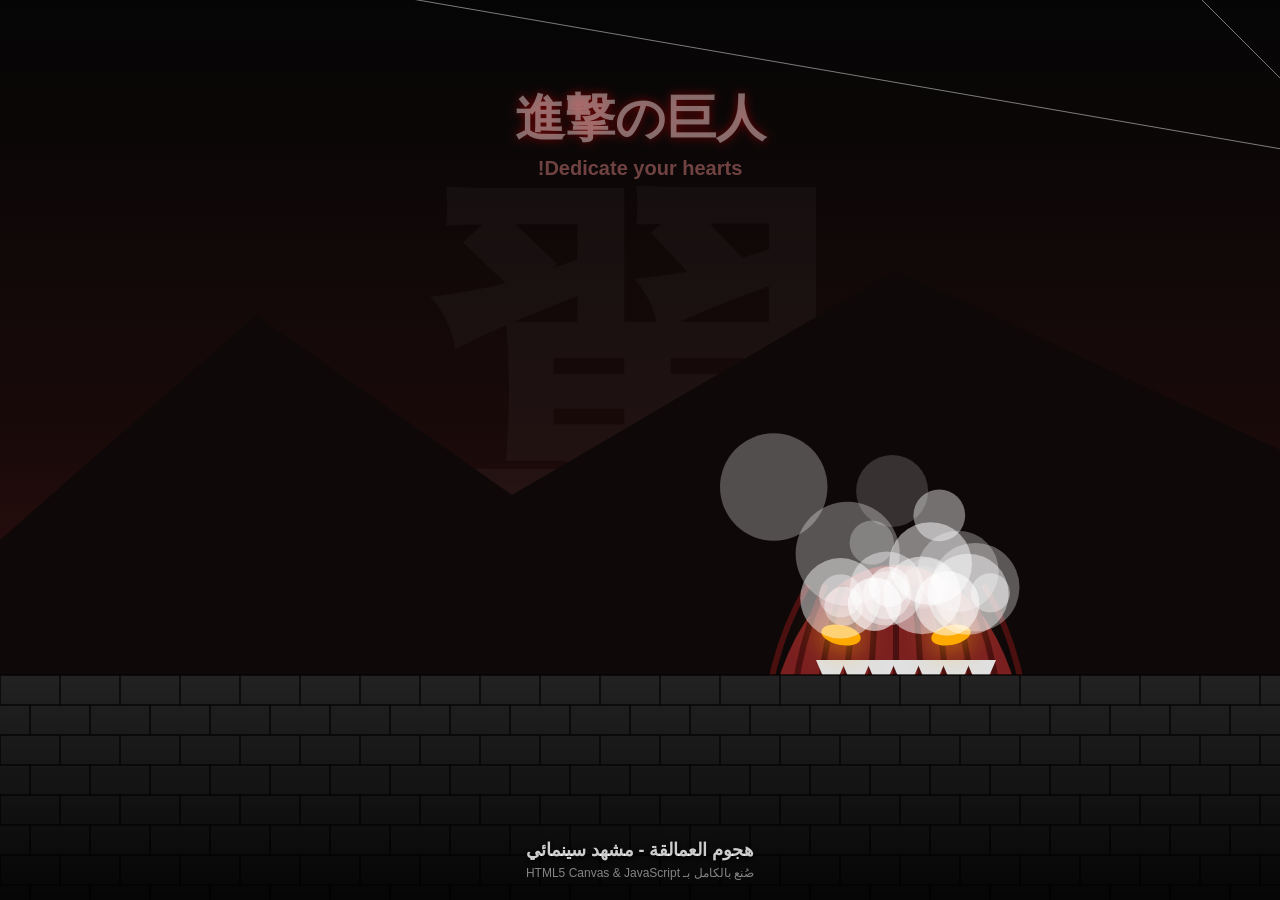
==== index.html @ 1d529686 "Update index.html" ====
<!DOCTYPE html>
<html lang="ar" dir="rtl">
<head>
<meta charset="UTF-8">
<meta name="viewport" content="width=device-width, initial-scale=1.0, maximum-scale=1.0, user-scalable=no">
<title>Attack on Titan - Canvas Anime</title>
<style>
    body, html {
        margin: 0;
        padding: 0;
        width: 100%;
        height: 100%;
        overflow: hidden;
        background: #000;
        font-family: -apple-system, BlinkMacSystemFont, "Segoe UI", Roboto, Helvetica, Arial, sans-serif;
        user-select: none;
        -webkit-user-select: none;
    }
    canvas {
        display: block;
        width: 100%;
        height: 100%;
    }
    #overlay {
        position: absolute;
        bottom: 20px;
        left: 0;
        width: 100%;
        text-align: center;
        pointer-events: none;
        z-index: 10;
    }
    #overlay h1 {
        color: rgba(255, 255, 255, 0.8);
        font-size: 18px;
        margin: 0;
        text-shadow: 0 2px 4px #000;
    }
    #overlay p {
        color: rgba(255, 255, 255, 0.5);
        font-size: 12px;
        margin: 5px 0 0 0;
    }
</style>
</head>
<body>
    <canvas id="animeCanvas"></canvas>
    <div id="overlay">
        <h1>هجوم العمالقة - مشهد سينمائي</h1>
        <p>صُنع بالكامل بـ HTML5 Canvas & JavaScript</p>
    </div>

    <script>
        const canvas = document.getElementById('animeCanvas');
        const ctx = canvas.getContext('2d');

        let width, height;

        function resize() {
            width = canvas.width = window.innerWidth;
            height = canvas.height = window.innerHeight;
        }
        window.addEventListener('resize', resize);
        resize();

        // ============ البخار والجزيئات ============
        const particles = [];
        class Particle {
            constructor(x, y) {
                this.x = x;
                this.y = y;
                this.vx = (Math.random() - 0.5) * 2;
                this.vy = -Math.random() * 2 - 1;
                this.size = Math.random() * 40 + 10;
                this.alpha = Math.random() * 0.5 + 0.2;
                this.life = Math.random() * 100 + 50;
            }
            update() {
                this.x += this.vx;
                this.y += this.vy;
                this.size += 0.3;
                this.alpha -= 0.005;
                this.life--;
            }
            draw() {
                if (this.alpha <= 0) return;
                ctx.fillStyle = `rgba(255, 255, 255, ${this.alpha})`;
                ctx.beginPath();
                ctx.arc(this.x, this.y, this.size, 0, Math.PI * 2);
                ctx.fill();
            }
        }

        // ============ الجندي (ODM Gear) ============
        const scout = {
            active: false,
            progress: 0,
            speed: 0.0035,
            waitTimer: 80,
            startX: 0, startY: 0, targetX: 0, targetY: 0,
            reset() {
                // ينطلق من اليمين لليسار
                this.startX = width + 100;
                this.startY = height * 0.3 + (Math.random() - 0.5) * 200;
                this.targetX = -100;
                this.targetY = height * 0.7 + (Math.random() - 0.5) * 200;
                this.active = true;
                this.progress = 0;
            },
            update() {
                if (!this.active) {
                    this.waitTimer--;
                    if (this.waitTimer <= 0) {
                        this.reset();
                        this.waitTimer = Math.random() * 200 + 150;
                    }
                    return;
                }
                
                this.progress += this.speed;
                if (this.progress >= 1) {
                    this.active = false;
                    return;
                }
                
                // حركة انسيابية (منحنى)
                let t = this.progress;
                let ease = t < 0.5 ? 2 * t * t : -1 + (4 - 2 * t) * t;
                
                this.x = this.startX + (this.targetX - this.startX) * ease;
                this.y = this.startY + (this.targetY - this.startY) * ease - Math.sin(t * Math.PI) * 150;
                
                // إطلاق جزيئات السرعة
                if (Math.random() < 0.5) {
                    particles.push(new Particle(this.x, this.y));
                }
            },
            draw() {
                if (!this.active) return;
                
                // أسلاك الـ ODM
                ctx.strokeStyle = 'rgba(200, 200, 200, 0.6)';
                ctx.lineWidth = 1;
                ctx.beginPath();
                ctx.moveTo(this.x, this.y);
                ctx.lineTo(width * 0.9, -50);
                ctx.stroke();
                
                ctx.beginPath();
                ctx.moveTo(this.x, this.y);
                ctx.lineTo(width * 0.1, -50);
                ctx.stroke();

                // رسم الجندي
                ctx.save();
                ctx.translate(this.x, this.y);
                
                let angle = Math.atan2(this.targetY - this.startY, this.targetX - this.startX);
                ctx.rotate(angle);
                
                if (this.targetX < this.startX) {
                    ctx.scale(1, -1); // قلب الجندي
                }

                // الكاب الأخضر
                ctx.fillStyle = '#1e8449';
                ctx.beginPath();
                ctx.moveTo(-10, -5);
                ctx.quadraticCurveTo(-30, 15, -20, 35);
                ctx.quadraticCurveTo(-5, 15, 10, 0);
                ctx.fill();

                // الجسم
                ctx.fillStyle = '#2c3e50';
                ctx.beginPath();
                ctx.ellipse(0, 0, 8, 15, 0, 0, Math.PI * 2);
                ctx.fill();

                // صندوق الغاز
                ctx.fillStyle = '#95a5a6';
                ctx.fillRect(-12, 0, 6, 18);
                ctx.fillRect(6, 0, 6, 18);

                // الرأس
                ctx.fillStyle = '#f1c40f';
                ctx.beginPath();
                ctx.arc(0, -12, 6, 0, Math.PI * 2);
                ctx.fill();

                ctx.restore();
            }
        };
        scout.waitTimer = 30;

        // ============ المحرك الرئيسي ============
        let time = 0;
        let flashAlpha = 0;
        let lightningTimer = 100;

        function animate() {
            time++;
            
            // السماء
            const skyGrad = ctx.createLinearGradient(0, 0, 0, height);
            skyGrad.addColorStop(0, '#050505');
            skyGrad.addColorStop(0.5, '#1a0a0a');
            skyGrad.addColorStop(0.8, '#3a1010');
            skyGrad.addColorStop(1, '#0a0a0a');
            ctx.fillStyle = skyGrad;
            ctx.fillRect(0, 0, width, height);

            // شعار فيلق الاستطلاع في الخلفية (خافت)
            ctx.save();
            ctx.globalAlpha = 0.03;
            ctx.fillStyle = '#fff';
            ctx.font = `bold ${Math.min(width, height) * 0.5}px serif`;
            ctx.textAlign = 'center';
            ctx.textBaseline = 'middle';
            ctx.fillText('翼', width / 2, height / 2);
            ctx.restore();

            // تأثير البرق
            lightningTimer--;
            if (lightningTimer <= 0) {
                flashAlpha = 0.8;
                lightningTimer = Math.random() * 200 + 200;
            }
            if (flashAlpha > 0) {
                ctx.fillStyle = `rgba(200, 220, 255, ${flashAlpha})`;
                ctx.fillRect(0, 0, width, height);
                flashAlpha -= 0.05;
            }

            // الجبال
            ctx.fillStyle = '#0f0808';
            ctx.beginPath();
            ctx.moveTo(0, height * 0.6);
            ctx.lineTo(width * 0.2, height * 0.35);
            ctx.lineTo(width * 0.4, height * 0.55);
            ctx.lineTo(width * 0.7, height * 0.3);
            ctx.lineTo(width, height * 0.5);
            ctx.lineTo(width, height);
            ctx.lineTo(0, height);
            ctx.fill();

            // ============ العملاق الكولوسال ============
            const titanX = width * 0.7;
            const titanY = height * 0.85;
            
            ctx.save();
            ctx.translate(titanX, titanY);
            
            // العضلات
            ctx.fillStyle = '#7a1f1f';
            ctx.beginPath();
            ctx.ellipse(0, 0, 130, 200, 0, 0, Math.PI * 2);
            ctx.fill();
            
            // خطوط العضلات
            ctx.strokeStyle = '#4a0f0f';
            ctx.lineWidth = 6;
            for (let i = -110; i <= 110; i += 22) {
                ctx.beginPath();
                ctx.moveTo(i, 150);
                ctx.quadraticCurveTo(i * 1.5, -50, i * 0.8, -180);
                ctx.stroke();
            }
            
            // الفم
            ctx.fillStyle = '#111';
            ctx.beginPath();
            ctx.ellipse(0, -50, 90, 60, 0, 0, Math.PI);
            ctx.fill();
            
            // الأسنان
            ctx.fillStyle = '#e0e0e0';
            for (let i = -80; i <= 80; i += 25) {
                ctx.beginPath();
                ctx.moveTo(i, -105);
                ctx.lineTo(i + 15, -70);
                ctx.lineTo(i + 30, -105);
                ctx.fill();
                
                ctx.beginPath();
                ctx.moveTo(i, -5);
                ctx.lineTo(i + 15, -40);
                ctx.lineTo(i + 30, -5);
                ctx.fill();
            }
            
            // العيون المتوهجة
            ctx.fillStyle = '#ffaa00';
            ctx.shadowColor = '#ffaa00';
            ctx.shadowBlur = 30;
            
            ctx.beginPath();
            ctx.ellipse(-55, -130, 20, 10, 0.2, 0, Math.PI * 2);
            ctx.fill();
            
            ctx.beginPath();
            ctx.ellipse(55, -130, 20, 10, -0.2, 0, Math.PI * 2);
            ctx.fill();
            
            ctx.restore();

            // بخار من العملاق
            if (Math.random() < 0.4) {
                particles.push(new Particle(titanX + (Math.random() - 0.5) * 200, titanY - 150));
            }

            // ============ السور العظيم ============
            const wallY = height * 0.75;
            const wallH = height * 0.25;
            
            const wallGrad = ctx.createLinearGradient(0, wallY, 0, height);
            wallGrad.addColorStop(0, '#222');
            wallGrad.addColorStop(1, '#050505');
            ctx.fillStyle = wallGrad;
            ctx.fillRect(0, wallY, width, wallH);
            
            // نقشة الحجر
            ctx.strokeStyle = 'rgba(0,0,0,0.6)';
            ctx.lineWidth = 2;
            const brickH = 30;
            const brickW = 60;
            
            for (let y = wallY; y < height; y += brickH) {
                ctx.beginPath();
                ctx.moveTo(0, y);
                ctx.lineTo(width, y);
                ctx.stroke();
                
                const offset = ((y - wallY) / brickH) % 2 === 0 ? 0 : brickW / 2;
                for (let x = offset; x < width; x += brickW) {
                    ctx.beginPath();
                    ctx.moveTo(x, y);
                    ctx.lineTo(x, y + brickH);
                    ctx.stroke();
                }
            }

            // تحديث ورسم البخار
            for (let i = particles.length - 1; i >= 0; i--) {
                let p = particles[i];
                p.update();
                p.draw();
                if (p.life <= 0 || p.alpha <= 0) {
                    particles.splice(i, 1);
                }
            }

            // تحديث ورسم الجندي
            scout.update();
            scout.draw();

            // ============ النصوص السينمائية ============
            ctx.textAlign = 'center';
            
            let textAlpha = 0.7 + Math.sin(time * 0.1) * 0.3;
            
            ctx.fillStyle = `rgba(255, 255, 255, ${textAlpha})`;
            ctx.font = 'bold clamp(24px, 5vw, 50px) -apple-system, BlinkMacSystemFont, sans-serif';
            ctx.shadowColor = '#ff0000';
            ctx.shadowBlur = 10;
            ctx.fillText('進撃の巨人', width / 2, height * 0.15);
            
            ctx.shadowBlur = 0;
            ctx.fillStyle = `rgba(255, 150, 150, ${textAlpha})`;
            ctx.font = 'bold clamp(12px, 2vw, 20px) -apple-system, BlinkMacSystemFont, sans-serif';
            ctx.fillText('Dedicate your hearts!', width / 2, height * 0.15 + 40);

            requestAnimationFrame(animate);
        }

        // تشغيل الأنمي
        animate();
    </script>
</body>
</html>
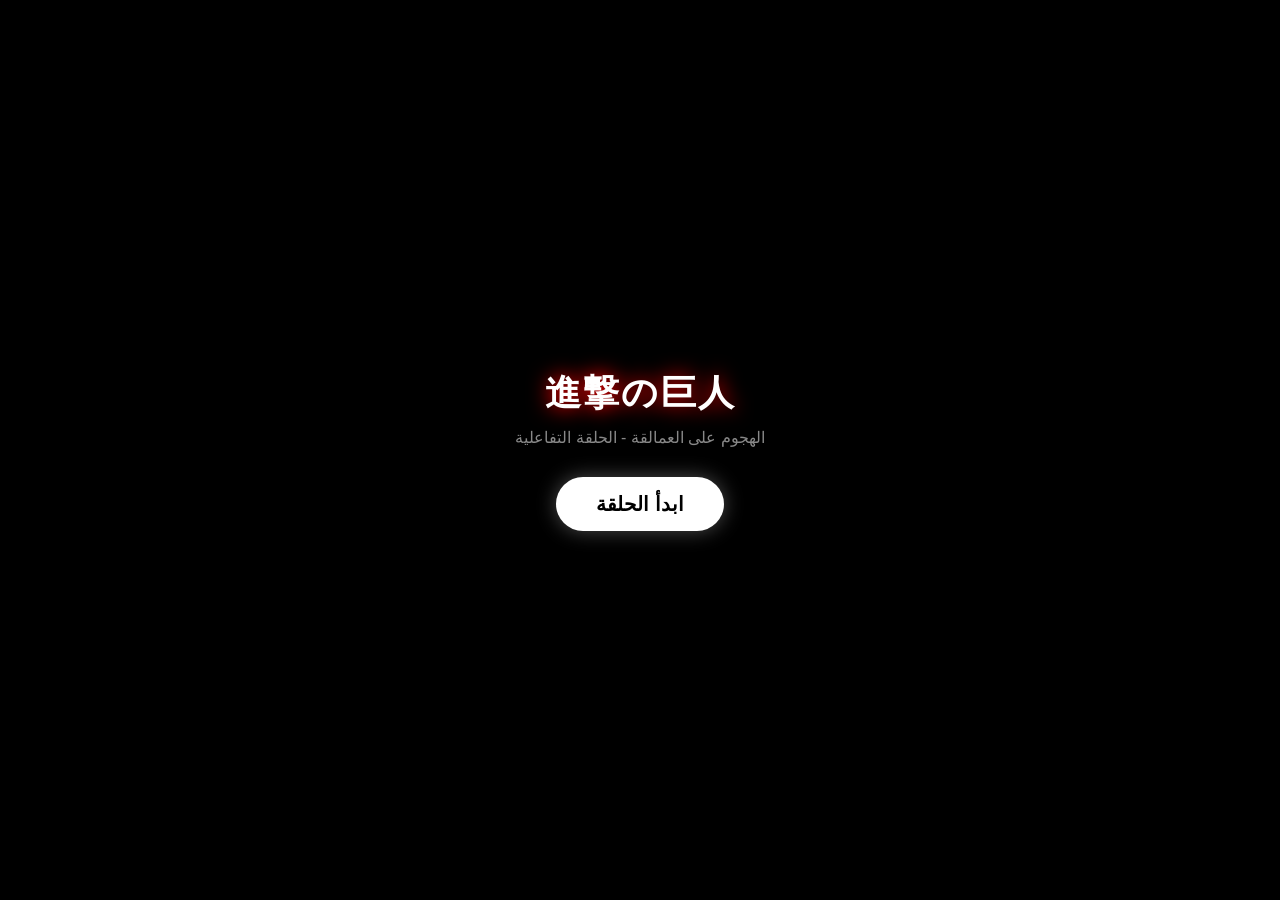
==== commit 2a607d51: "Update index.html" ====
--- a/index.html
+++ b/index.html
@@ -1,379 +1,371 @@
 <!DOCTYPE html>
 <html lang="ar" dir="rtl">
 <head>
-<meta charset="UTF-8">
-<meta name="viewport" content="width=device-width, initial-scale=1.0, maximum-scale=1.0, user-scalable=no">
-<title>Attack on Titan - Canvas Anime</title>
+<meta charset="UTF-8" />
+<meta name="viewport" content="width=device-width, initial-scale=1.0, maximum-scale=1.0, user-scalable=no, viewport-fit=cover" />
+<meta name="theme-color" content="#000000" />
+<title>Attack on Titan - Interactive Episode</title>
 <style>
+    * { box-sizing: border-box; margin: 0; padding: 0; user-select: none; -webkit-user-select: none; }
     body, html {
-        margin: 0;
-        padding: 0;
-        width: 100%;
-        height: 100%;
-        overflow: hidden;
-        background: #000;
-        font-family: -apple-system, BlinkMacSystemFont, "Segoe UI", Roboto, Helvetica, Arial, sans-serif;
-        user-select: none;
-        -webkit-user-select: none;
-    }
-    canvas {
-        display: block;
-        width: 100%;
-        height: 100%;
-    }
-    #overlay {
-        position: absolute;
-        bottom: 20px;
-        left: 0;
-        width: 100%;
-        text-align: center;
-        pointer-events: none;
-        z-index: 10;
-    }
-    #overlay h1 {
-        color: rgba(255, 255, 255, 0.8);
-        font-size: 18px;
-        margin: 0;
-        text-shadow: 0 2px 4px #000;
-    }
-    #overlay p {
-        color: rgba(255, 255, 255, 0.5);
-        font-size: 12px;
-        margin: 5px 0 0 0;
+        width: 100%; height: 100%; overflow: hidden;
+        background: #000; font-family: 'Segoe UI', Tahoma, Geneva, Verdana, sans-serif;
+        touch-action: manipulation;
+    }
+    
+    #episode-container {
+        position: relative; width: 100%; height: 100%; overflow: hidden;
+        cursor: pointer; background: #000;
+    }
+
+    /* الشاشة السينمائية (الأشرطة السوداء) */
+    .cinematic-bar {
+        position: absolute; left: 0; width: 100%; height: 8vh;
+        background: #000; z-index: 100; pointer-events: none;
+        transition: height 1s ease-in-out;
+    }
+    .top-bar { top: 0; }
+    .bottom-bar { bottom: 0; }
+
+    /* المشهد والخلفية */
+    #scene-bg {
+        position: absolute; inset: 0;
+        background-size: cover; background-position: center;
+        transition: transform 5s ease-out, filter 1s;
+        transform: scale(1);
+    }
+    
+    /* الشخصية */
+    #character {
+        position: absolute; bottom: -5%; left: 50%;
+        transform: translateX(-50%) scale(1);
+        height: 85%; max-height: 800px;
+        object-fit: contain;
+        filter: drop-shadow(0 0 20px rgba(0,0,0,0.8));
+        transition: all 0.5s ease;
+        opacity: 0; z-index: 10;
+    }
+
+    /* تأثير الاهتزاز */
+    .shake {
+        animation: shake 0.5s cubic-bezier(.36,.07,.19,.97) both;
+    }
+    @keyframes shake {
+        10%, 90% { transform: translate3d(-2px, 0, 0) scale(1.05); }
+        20%, 80% { transform: translate3d(4px, 0, 0) scale(1.05); }
+        30%, 50%, 70% { transform: translate3d(-6px, 0, 0) scale(1.05); }
+        40%, 60% { transform: translate3d(6px, 0, 0) scale(1.05); }
+    }
+
+    /* صندوق الحوار */
+    #dialogue-box {
+        position: absolute; bottom: 10vh; left: 5%; right: 5%;
+        background: rgba(0, 0, 0, 0.85);
+        border: 2px solid #fff;
+        border-radius: 10px; padding: 20px;
+        z-index: 200; backdrop-filter: blur(5px);
+        box-shadow: 0 10px 30px rgba(0,0,0,0.9), inset 0 0 20px rgba(255,255,255,0.1);
+        display: none;
+    }
+    #speaker-name {
+        position: absolute; top: -18px; right: 20px;
+        background: #fff; color: #000;
+        padding: 4px 15px; border-radius: 5px;
+        font-weight: bold; font-size: 16px;
+        box-shadow: 0 4px 10px rgba(0,0,0,0.5);
+    }
+    #dialogue-text {
+        color: #fff; font-size: 18px; line-height: 1.6;
+        text-shadow: 0 2px 4px #000; min-height: 60px;
+    }
+    #next-hint {
+        position: absolute; bottom: 10px; left: 20px;
+        color: #888; font-size: 14px; animation: blink 1s infinite;
+    }
+    @keyframes blink { 0%, 100% { opacity: 1; } 50% { opacity: 0; } }
+
+    /* تأثيرات إضافية */
+    .flash-white {
+        position: absolute; inset: 0; background: #fff;
+        z-index: 500; opacity: 0; pointer-events: none;
+    }
+    .flash-red {
+        position: absolute; inset: 0; background: #ff0000;
+        z-index: 500; opacity: 0; pointer-events: none;
+        mix-blend-mode: overlay;
+    }
+    
+    /* شاشة البداية */
+    #start-screen {
+        position: absolute; inset: 0; z-index: 1000;
+        background: #000; display: flex; flex-direction: column;
+        align-items: center; justify-content: center;
+        color: white; text-align: center;
+    }
+    #start-screen h1 {
+        font-size: 36px; letter-spacing: 2px; margin-bottom: 10px;
+        color: #fff; text-shadow: 0 0 20px #ff0000;
+    }
+    #start-screen p { color: #888; margin-bottom: 30px; }
+    #start-btn {
+        padding: 15px 40px; font-size: 20px; font-weight: bold;
+        background: #fff; color: #000; border: none; border-radius: 50px;
+        cursor: pointer; box-shadow: 0 0 20px rgba(255,255,255,0.3);
+        transition: transform 0.2s;
+    }
+    #start-btn:active { transform: scale(0.95); }
+    
+    /* السرعة (خطوط الأكشن) */
+    .speed-lines {
+        position: absolute; inset: 0; z-index: 15;
+        background: repeating-linear-gradient(
+            90deg,
+            transparent,
+            transparent 20px,
+            rgba(255,255,255,0.1) 20px,
+            rgba(255,255,255,0.1) 22px
+        );
+        opacity: 0; transition: opacity 0.3s; pointer-events: none;
     }
 </style>
 </head>
 <body>
-    <canvas id="animeCanvas"></canvas>
-    <div id="overlay">
-        <h1>هجوم العمالقة - مشهد سينمائي</h1>
-        <p>صُنع بالكامل بـ HTML5 Canvas & JavaScript</p>
+
+<div id="episode-container" onclick="nextDialogue()">
+    
+    <!-- شاشة البداية -->
+    <div id="start-screen">
+        <h1>進撃の巨人</h1>
+        <p>الهجوم على العمالقة - الحلقة التفاعلية</p>
+        <button id="start-btn" onclick="startEpisode(event)">ابدأ الحلقة</button>
     </div>
 
-    <script>
-        const canvas = document.getElementById('animeCanvas');
-        const ctx = canvas.getContext('2d');
-
-        let width, height;
-
-        function resize() {
-            width = canvas.width = window.innerWidth;
-            height = canvas.height = window.innerHeight;
-        }
-        window.addEventListener('resize', resize);
-        resize();
-
-        // ============ البخار والجزيئات ============
-        const particles = [];
-        class Particle {
-            constructor(x, y) {
-                this.x = x;
-                this.y = y;
-                this.vx = (Math.random() - 0.5) * 2;
-                this.vy = -Math.random() * 2 - 1;
-                this.size = Math.random() * 40 + 10;
-                this.alpha = Math.random() * 0.5 + 0.2;
-                this.life = Math.random() * 100 + 50;
+    <!-- أشرطة سينمائية -->
+    <div class="cinematic-bar top-bar"></div>
+    <div class="cinematic-bar bottom-bar"></div>
+
+    <!-- الخلفيات والشخصيات -->
+    <div id="scene-bg"></div>
+    <div class="speed-lines" id="speed-lines"></div>
+    <img id="character" src="" alt="Character">
+    
+    <!-- تأثيرات الضوء -->
+    <div class="flash-white" id="flash-white"></div>
+    <div class="flash-red" id="flash-red"></div>
+
+    <!-- صندوق الحوار -->
+    <div id="dialogue-box">
+        <div id="speaker-name">إرين</div>
+        <div id="dialogue-text"></div>
+        <div id="next-hint">اضغط للمتابعة ▼</div>
+    </div>
+
+</div>
+
+<script>
+    // ============ السيناريو والحوارات ============
+    const script = [
+        {
+            speaker: "الراوي",
+            text: "في عام 845، سقط السور الخارجي... ودخلت العمالقة إلى المدينة.",
+            bg: "https://images.unsplash.com/photo-1506459225024-1428097a7e18?q=80&w=1000&auto=format&fit=crop", // خلفية درامية
+            char: null,
+            effect: "shake",
+            sound: "rumble"
+        },
+        {
+            speaker: "إرين",
+            text: "ميكاسا... أين أنت؟! لقد دمروا كل شيء... عائلتي، مدينتي، كل شيء!",
+            bg: "https://images.unsplash.com/photo-1506459225024-1428097a7e18?q=80&w=1000&auto=format&fit=crop",
+            char: "https://i.pinimg.com/736x/8a/e8/76/8ae8768b8007dccb39652f9134f1d9c8.jpg", // صورة إرين
+            effect: "zoom",
+            sound: "scream"
+        },
+        {
+            speaker: "ميكاسا",
+            text: "إرين، ابقَ خلفي. أنا سأحميك. هذا هو عالمنا القاسي.",
+            bg: "https://images.unsplash.com/photo-1518709268805-4e9042af9f23?q=80&w=1000&auto=format&fit=crop", // خلفية حمراء
+            char: "https://i.pinimg.com/736x/e4/e0/79/e4e079e7f9fb7b8c5e7f9fc0d8d9f1c8.jpg", // صورة ميكاسا
+            effect: "none",
+            sound: "calm"
+        },
+        {
+            speaker: "ليفاي",
+            text: "ابتعدوا من طريقي. سأقضي على هؤلاء الحشرات بنفسي. اختر قراراً لن تندم عليه.",
+            bg: "https://images.unsplash.com/photo-1534447677768-be436bb09401?q=80&w=1000&auto=format&fit=crop",
+            char: "https://i.pinimg.com/736x/c2/54/2c/c2542cf4f2f1b3a51e1b2f9e7b6d2a1c.jpg", // صورة ليفاي
+            effect: "red_flash",
+            sound: "blade"
+        },
+        {
+            speaker: "إرين",
+            text: "أقسم... سأقضي على كل العمالقة! واحداً تلو الآخر! حتى آخر نفس في جسدي!",
+            bg: "https://images.unsplash.com/photo-1519681393784-d120267933ba?q=80&w=1000&auto=format&fit=crop",
+            char: "https://i.pinimg.com/736x/8a/e8/76/8ae8768b8007dccb39652f9134f1d9c8.jpg",
+            effect: "shake",
+            sound: "roar"
+        },
+        {
+            speaker: "الراوي",
+            text: "وهكذا بدأت رحلة فيلق الاستطلاع... للتضحية بقلوبهم من أجل البشرية.",
+            bg: "https://images.unsplash.com/photo-1506459225024-1428097a7e18?q=80&w=1000&auto=format&fit=crop",
+            char: null,
+            effect: "white_flash",
+            sound: "epic"
+        }
+    ];
+
+    let currentIndex = 0;
+    let isTyping = false;
+    let typingTimer;
+    let audioCtx;
+
+    // ============ تهيئة المؤثرات الصوتية ============
+    function initAudio() {
+        if (!audioCtx) audioCtx = new (window.AudioContext || window.webkitAudioContext)();
+    }
+
+    function playSound(type) {
+        if (!audioCtx) return;
+        const osc = audioCtx.createOscillator();
+        const gain = audioCtx.createGain();
+        osc.connect(gain);
+        gain.connect(audioCtx.destination);
+
+        if (type === 'rumble') {
+            osc.type = 'sawtooth'; osc.frequency.setValueAtTime(50, audioCtx.currentTime);
+            osc.frequency.exponentialRampToValueAtTime(10, audioCtx.currentTime + 2);
+            gain.gain.setValueAtTime(0.5, audioCtx.currentTime);
+            gain.gain.linearRampToValueAtTime(0, audioCtx.currentTime + 2);
+            osc.start(); osc.stop(audioCtx.currentTime + 2);
+        } else if (type === 'scream' || type === 'roar') {
+            osc.type = 'sawtooth'; osc.frequency.setValueAtTime(300, audioCtx.currentTime);
+            osc.frequency.exponentialRampToValueAtTime(100, audioCtx.currentTime + 0.5);
+            gain.gain.setValueAtTime(0.3, audioCtx.currentTime);
+            gain.gain.exponentialRampToValueAtTime(0.01, audioCtx.currentTime + 0.5);
+            osc.start(); osc.stop(audioCtx.currentTime + 0.5);
+        } else if (type === 'blade') {
+            osc.type = 'square'; osc.frequency.setValueAtTime(800, audioCtx.currentTime);
+            osc.frequency.exponentialRampToValueAtTime(200, audioCtx.currentTime + 0.3);
+            gain.gain.setValueAtTime(0.2, audioCtx.currentTime);
+            gain.gain.exponentialRampToValueAtTime(0.01, audioCtx.currentTime + 0.3);
+            osc.start(); osc.stop(audioCtx.currentTime + 0.3);
+        } else if (type === 'epic') {
+            osc.type = 'sine'; osc.frequency.setValueAtTime(200, audioCtx.currentTime);
+            osc.frequency.linearRampToValueAtTime(400, audioCtx.currentTime + 2);
+            gain.gain.setValueAtTime(0.2, audioCtx.currentTime);
+            gain.gain.linearRampToValueAtTime(0, audioCtx.currentTime + 3);
+            osc.start(); osc.stop(audioCtx.currentTime + 3);
+        }
+    }
+
+    // ============ بدء الحلقة ============
+    function startEpisode(e) {
+        e.stopPropagation();
+        initAudio();
+        // تفعيل الصوت في الهواتف
+        if (audioCtx.state === 'suspended') audioCtx.resume();
+        
+        document.getElementById('start-screen').style.display = 'none';
+        document.getElementById('dialogue-box').style.display = 'block';
+        
+        // تصغير الأشرطة السينمائية للتركيز على المشهد
+        document.querySelector('.top-bar').style.height = '6vh';
+        document.querySelector('.bottom-bar').style.height = '6vh';
+        
+        currentIndex = -1;
+        nextDialogue();
+    }
+
+    // ============ الانتقال للحوار التالي ============
+    function nextDialogue() {
+        if (document.getElementById('start-screen').style.display !== 'none') return;
+
+        // إذا كان النص مازال يتكتب، كمله فوراً
+        if (isTyping) {
+            clearInterval(typingTimer);
+            document.getElementById('dialogue-text').innerText = script[currentIndex].text;
+            isTyping = false;
+            return;
+        }
+
+        currentIndex++;
+        if (currentIndex >= script.length) {
+            // نهاية الحلقة
+            document.getElementById('dialogue-text').innerText = "شكراً للمشاهدة. اضغط لإعادة التشغيل.";
+            document.getElementById('speaker-name').innerText = "النهاية";
+            currentIndex = -1;
+            return;
+        }
+
+        const scene = script[currentIndex];
+        
+        // تحديث الشخصية
+        const charImg = document.getElementById('character');
+        if (scene.char) {
+            charImg.style.opacity = '0';
+            setTimeout(() => {
+                charImg.src = scene.char;
+                charImg.style.opacity = '1';
+            }, 200);
+        } else {
+            charImg.style.opacity = '0';
+        }
+
+        // تحديث الخلفية
+        const bg = document.getElementById('scene-bg');
+        bg.style.transform = 'scale(1.1)'; // زووم سينمائي
+        setTimeout(() => {
+            bg.style.backgroundImage = `linear-gradient(rgba(0,0,0,0.4), rgba(0,0,0,0.8)), url('${scene.bg}')`;
+        }, 300);
+
+        // المؤثرات
+        const container = document.getElementById('episode-container');
+        container.classList.remove('shake');
+        
+        if (scene.effect === 'shake') {
+            void container.offsetWidth; // trigger reflow
+            container.classList.add('shake');
+            setTimeout(() => container.classList.remove('shake'), 500);
+        } else if (scene.effect === 'white_flash') {
+            const flash = document.getElementById('flash-white');
+            flash.style.transition = 'none'; flash.style.opacity = '1';
+            setTimeout(() => { flash.style.transition = '1s'; flash.style.opacity = '0'; }, 50);
+        } else if (scene.effect === 'red_flash') {
+            const flash = document.getElementById('flash-red');
+            flash.style.transition = 'none'; flash.style.opacity = '0.8';
+            setTimeout(() => { flash.style.transition = '1s'; flash.style.opacity = '0'; }, 50);
+        }
+
+        // تشغيل الصوت
+        if (scene.sound) playSound(scene.sound);
+
+        // تحديث صندوق الحوار
+        document.getElementById('speaker-name').innerText = scene.speaker;
+        document.getElementById('speaker-name').style.color = scene.speaker === 'إرين' ? '#e74c3c' : scene.speaker === 'ميكاسا' ? '#2c3e50' : scene.speaker === 'ليفاي' ? '#7f8c8d' : '#fff';
+        document.getElementById('speaker-name').style.background = scene.speaker === 'إرين' ? '#fff' : '#fff'; // نوحد اللون
+        
+        // تأثير الكتابة
+        typeText(scene.text);
+    }
+
+    // ============ تأثير الكتابة ============
+    function typeText(text) {
+        const el = document.getElementById('dialogue-text');
+        el.innerText = '';
+        isTyping = true;
+        let i = 0;
+        
+        clearInterval(typingTimer);
+        typingTimer = setInterval(() => {
+            el.innerText += text.charAt(i);
+            i++;
+            if (i >= text.length) {
+                clearInterval(typingTimer);
+                isTyping = false;
             }
-            update() {
-                this.x += this.vx;
-                this.y += this.vy;
-                this.size += 0.3;
-                this.alpha -= 0.005;
-                this.life--;
-            }
-            draw() {
-                if (this.alpha <= 0) return;
-                ctx.fillStyle = `rgba(255, 255, 255, ${this.alpha})`;
-                ctx.beginPath();
-                ctx.arc(this.x, this.y, this.size, 0, Math.PI * 2);
-                ctx.fill();
-            }
-        }
-
-        // ============ الجندي (ODM Gear) ============
-        const scout = {
-            active: false,
-            progress: 0,
-            speed: 0.0035,
-            waitTimer: 80,
-            startX: 0, startY: 0, targetX: 0, targetY: 0,
-            reset() {
-                // ينطلق من اليمين لليسار
-                this.startX = width + 100;
-                this.startY = height * 0.3 + (Math.random() - 0.5) * 200;
-                this.targetX = -100;
-                this.targetY = height * 0.7 + (Math.random() - 0.5) * 200;
-                this.active = true;
-                this.progress = 0;
-            },
-            update() {
-                if (!this.active) {
-                    this.waitTimer--;
-                    if (this.waitTimer <= 0) {
-                        this.reset();
-                        this.waitTimer = Math.random() * 200 + 150;
-                    }
-                    return;
-                }
-                
-                this.progress += this.speed;
-                if (this.progress >= 1) {
-                    this.active = false;
-                    return;
-                }
-                
-                // حركة انسيابية (منحنى)
-                let t = this.progress;
-                let ease = t < 0.5 ? 2 * t * t : -1 + (4 - 2 * t) * t;
-                
-                this.x = this.startX + (this.targetX - this.startX) * ease;
-                this.y = this.startY + (this.targetY - this.startY) * ease - Math.sin(t * Math.PI) * 150;
-                
-                // إطلاق جزيئات السرعة
-                if (Math.random() < 0.5) {
-                    particles.push(new Particle(this.x, this.y));
-                }
-            },
-            draw() {
-                if (!this.active) return;
-                
-                // أسلاك الـ ODM
-                ctx.strokeStyle = 'rgba(200, 200, 200, 0.6)';
-                ctx.lineWidth = 1;
-                ctx.beginPath();
-                ctx.moveTo(this.x, this.y);
-                ctx.lineTo(width * 0.9, -50);
-                ctx.stroke();
-                
-                ctx.beginPath();
-                ctx.moveTo(this.x, this.y);
-                ctx.lineTo(width * 0.1, -50);
-                ctx.stroke();
-
-                // رسم الجندي
-                ctx.save();
-                ctx.translate(this.x, this.y);
-                
-                let angle = Math.atan2(this.targetY - this.startY, this.targetX - this.startX);
-                ctx.rotate(angle);
-                
-                if (this.targetX < this.startX) {
-                    ctx.scale(1, -1); // قلب الجندي
-                }
-
-                // الكاب الأخضر
-                ctx.fillStyle = '#1e8449';
-                ctx.beginPath();
-                ctx.moveTo(-10, -5);
-                ctx.quadraticCurveTo(-30, 15, -20, 35);
-                ctx.quadraticCurveTo(-5, 15, 10, 0);
-                ctx.fill();
-
-                // الجسم
-                ctx.fillStyle = '#2c3e50';
-                ctx.beginPath();
-                ctx.ellipse(0, 0, 8, 15, 0, 0, Math.PI * 2);
-                ctx.fill();
-
-                // صندوق الغاز
-                ctx.fillStyle = '#95a5a6';
-                ctx.fillRect(-12, 0, 6, 18);
-                ctx.fillRect(6, 0, 6, 18);
-
-                // الرأس
-                ctx.fillStyle = '#f1c40f';
-                ctx.beginPath();
-                ctx.arc(0, -12, 6, 0, Math.PI * 2);
-                ctx.fill();
-
-                ctx.restore();
-            }
-        };
-        scout.waitTimer = 30;
-
-        // ============ المحرك الرئيسي ============
-        let time = 0;
-        let flashAlpha = 0;
-        let lightningTimer = 100;
-
-        function animate() {
-            time++;
-            
-            // السماء
-            const skyGrad = ctx.createLinearGradient(0, 0, 0, height);
-            skyGrad.addColorStop(0, '#050505');
-            skyGrad.addColorStop(0.5, '#1a0a0a');
-            skyGrad.addColorStop(0.8, '#3a1010');
-            skyGrad.addColorStop(1, '#0a0a0a');
-            ctx.fillStyle = skyGrad;
-            ctx.fillRect(0, 0, width, height);
-
-            // شعار فيلق الاستطلاع في الخلفية (خافت)
-            ctx.save();
-            ctx.globalAlpha = 0.03;
-            ctx.fillStyle = '#fff';
-            ctx.font = `bold ${Math.min(width, height) * 0.5}px serif`;
-            ctx.textAlign = 'center';
-            ctx.textBaseline = 'middle';
-            ctx.fillText('翼', width / 2, height / 2);
-            ctx.restore();
-
-            // تأثير البرق
-            lightningTimer--;
-            if (lightningTimer <= 0) {
-                flashAlpha = 0.8;
-                lightningTimer = Math.random() * 200 + 200;
-            }
-            if (flashAlpha > 0) {
-                ctx.fillStyle = `rgba(200, 220, 255, ${flashAlpha})`;
-                ctx.fillRect(0, 0, width, height);
-                flashAlpha -= 0.05;
-            }
-
-            // الجبال
-            ctx.fillStyle = '#0f0808';
-            ctx.beginPath();
-            ctx.moveTo(0, height * 0.6);
-            ctx.lineTo(width * 0.2, height * 0.35);
-            ctx.lineTo(width * 0.4, height * 0.55);
-            ctx.lineTo(width * 0.7, height * 0.3);
-            ctx.lineTo(width, height * 0.5);
-            ctx.lineTo(width, height);
-            ctx.lineTo(0, height);
-            ctx.fill();
-
-            // ============ العملاق الكولوسال ============
-            const titanX = width * 0.7;
-            const titanY = height * 0.85;
-            
-            ctx.save();
-            ctx.translate(titanX, titanY);
-            
-            // العضلات
-            ctx.fillStyle = '#7a1f1f';
-            ctx.beginPath();
-            ctx.ellipse(0, 0, 130, 200, 0, 0, Math.PI * 2);
-            ctx.fill();
-            
-            // خطوط العضلات
-            ctx.strokeStyle = '#4a0f0f';
-            ctx.lineWidth = 6;
-            for (let i = -110; i <= 110; i += 22) {
-                ctx.beginPath();
-                ctx.moveTo(i, 150);
-                ctx.quadraticCurveTo(i * 1.5, -50, i * 0.8, -180);
-                ctx.stroke();
-            }
-            
-            // الفم
-            ctx.fillStyle = '#111';
-            ctx.beginPath();
-            ctx.ellipse(0, -50, 90, 60, 0, 0, Math.PI);
-            ctx.fill();
-            
-            // الأسنان
-            ctx.fillStyle = '#e0e0e0';
-            for (let i = -80; i <= 80; i += 25) {
-                ctx.beginPath();
-                ctx.moveTo(i, -105);
-                ctx.lineTo(i + 15, -70);
-                ctx.lineTo(i + 30, -105);
-                ctx.fill();
-                
-                ctx.beginPath();
-                ctx.moveTo(i, -5);
-                ctx.lineTo(i + 15, -40);
-                ctx.lineTo(i + 30, -5);
-                ctx.fill();
-            }
-            
-            // العيون المتوهجة
-            ctx.fillStyle = '#ffaa00';
-            ctx.shadowColor = '#ffaa00';
-            ctx.shadowBlur = 30;
-            
-            ctx.beginPath();
-            ctx.ellipse(-55, -130, 20, 10, 0.2, 0, Math.PI * 2);
-            ctx.fill();
-            
-            ctx.beginPath();
-            ctx.ellipse(55, -130, 20, 10, -0.2, 0, Math.PI * 2);
-            ctx.fill();
-            
-            ctx.restore();
-
-            // بخار من العملاق
-            if (Math.random() < 0.4) {
-                particles.push(new Particle(titanX + (Math.random() - 0.5) * 200, titanY - 150));
-            }
-
-            // ============ السور العظيم ============
-            const wallY = height * 0.75;
-            const wallH = height * 0.25;
-            
-            const wallGrad = ctx.createLinearGradient(0, wallY, 0, height);
-            wallGrad.addColorStop(0, '#222');
-            wallGrad.addColorStop(1, '#050505');
-            ctx.fillStyle = wallGrad;
-            ctx.fillRect(0, wallY, width, wallH);
-            
-            // نقشة الحجر
-            ctx.strokeStyle = 'rgba(0,0,0,0.6)';
-            ctx.lineWidth = 2;
-            const brickH = 30;
-            const brickW = 60;
-            
-            for (let y = wallY; y < height; y += brickH) {
-                ctx.beginPath();
-                ctx.moveTo(0, y);
-                ctx.lineTo(width, y);
-                ctx.stroke();
-                
-                const offset = ((y - wallY) / brickH) % 2 === 0 ? 0 : brickW / 2;
-                for (let x = offset; x < width; x += brickW) {
-                    ctx.beginPath();
-                    ctx.moveTo(x, y);
-                    ctx.lineTo(x, y + brickH);
-                    ctx.stroke();
-                }
-            }
-
-            // تحديث ورسم البخار
-            for (let i = particles.length - 1; i >= 0; i--) {
-                let p = particles[i];
-                p.update();
-                p.draw();
-                if (p.life <= 0 || p.alpha <= 0) {
-                    particles.splice(i, 1);
-                }
-            }
-
-            // تحديث ورسم الجندي
-            scout.update();
-            scout.draw();
-
-            // ============ النصوص السينمائية ============
-            ctx.textAlign = 'center';
-            
-            let textAlpha = 0.7 + Math.sin(time * 0.1) * 0.3;
-            
-            ctx.fillStyle = `rgba(255, 255, 255, ${textAlpha})`;
-            ctx.font = 'bold clamp(24px, 5vw, 50px) -apple-system, BlinkMacSystemFont, sans-serif';
-            ctx.shadowColor = '#ff0000';
-            ctx.shadowBlur = 10;
-            ctx.fillText('進撃の巨人', width / 2, height * 0.15);
-            
-            ctx.shadowBlur = 0;
-            ctx.fillStyle = `rgba(255, 150, 150, ${textAlpha})`;
-            ctx.font = 'bold clamp(12px, 2vw, 20px) -apple-system, BlinkMacSystemFont, sans-serif';
-            ctx.fillText('Dedicate your hearts!', width / 2, height * 0.15 + 40);
-
-            requestAnimationFrame(animate);
-        }
-
-        // تشغيل الأنمي
-        animate();
-    </script>
+        }, 40); // سرعة الكتابة
+    }
+</script>
 </body>
 </html>
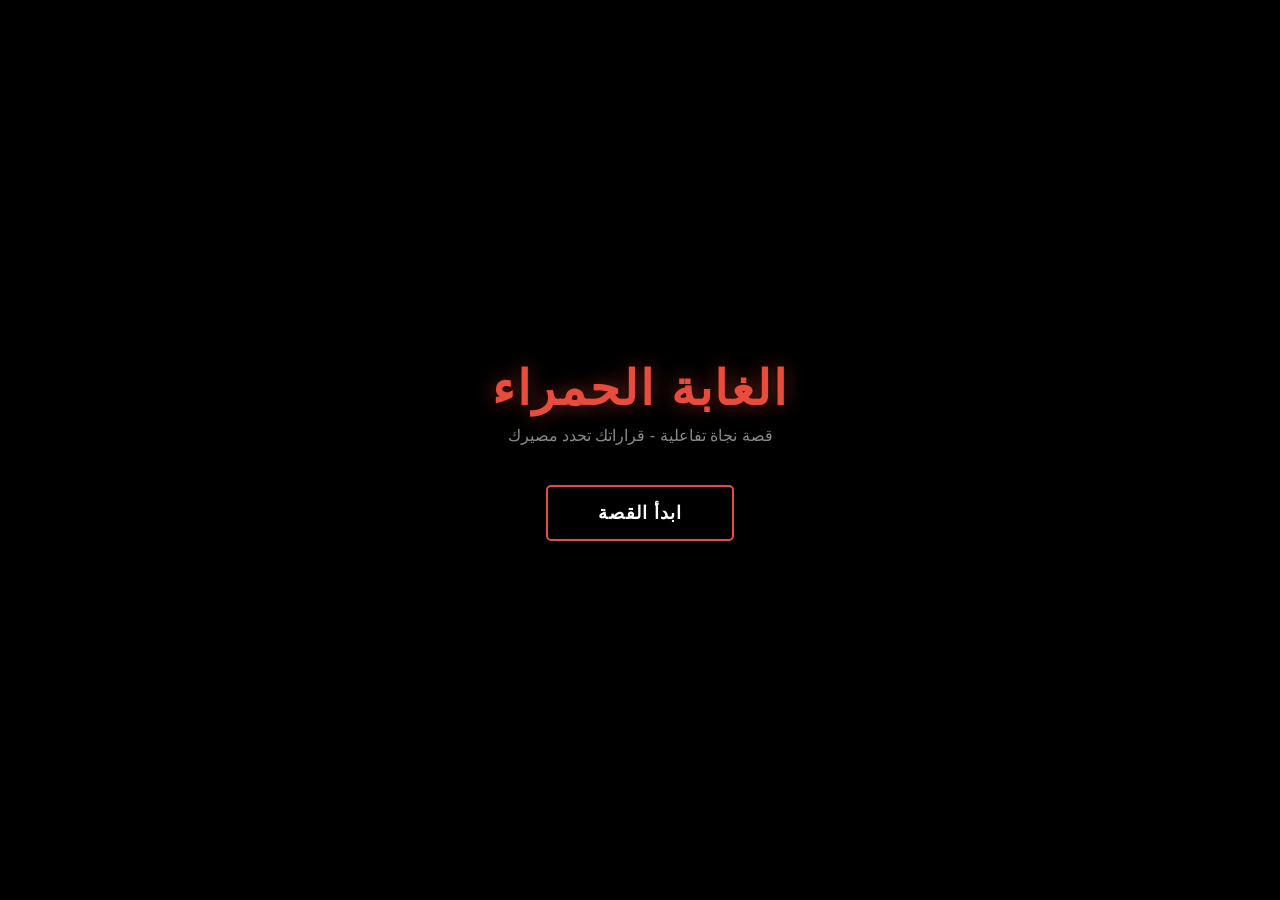
==== commit f362d048: "Update index.html" ====
--- a/index.html
+++ b/index.html
@@ -3,22 +3,52 @@
 <head>
 <meta charset="UTF-8" />
 <meta name="viewport" content="width=device-width, initial-scale=1.0, maximum-scale=1.0, user-scalable=no, viewport-fit=cover" />
-<meta name="theme-color" content="#000000" />
-<title>Attack on Titan - Interactive Episode</title>
+<meta name="theme-color" content="#050505" />
+<title>النجاة في الغابة الحمراء</title>
 <style>
     * { box-sizing: border-box; margin: 0; padding: 0; user-select: none; -webkit-user-select: none; }
     body, html {
         width: 100%; height: 100%; overflow: hidden;
         background: #000; font-family: 'Segoe UI', Tahoma, Geneva, Verdana, sans-serif;
-        touch-action: manipulation;
-    }
-    
-    #episode-container {
-        position: relative; width: 100%; height: 100%; overflow: hidden;
-        cursor: pointer; background: #000;
-    }
-
-    /* الشاشة السينمائية (الأشرطة السوداء) */
+        touch-action: manipulation; color: white;
+    }
+
+    /* ============ الخلفية السينمائية ============ */
+    #game-container {
+        position: relative; width: 100%; height: 100%;
+        overflow: hidden; background: #050505;
+    }
+
+    /* تأثير البيئة (غابة/ضباب) - يتغير حسب المشهد */
+    #environment {
+        position: absolute; inset: 0;
+        transition: background 2s ease-in-out, filter 2s ease-in-out;
+        background: radial-gradient(circle at center, #1a2a1a 0%, #050505 100%);
+    }
+
+    /* تأثير الأشجار (ظلال متحركة) */
+    .tree-shadow {
+        position: absolute; bottom: -10%; width: 30%; height: 100%;
+        background: linear-gradient(to top, rgba(0,0,0,0.9), transparent);
+        filter: blur(10px); opacity: 0.7;
+    }
+    .tree-1 { left: -5%; transform: skewX(10deg); }
+    .tree-2 { right: -5%; transform: skewX(-10deg); }
+    
+    /* الجزيئات (غبار/يراعات) */
+    .particle {
+        position: absolute; width: 4px; height: 4px; border-radius: 50%;
+        background: rgba(255, 255, 200, 0.6); box-shadow: 0 0 10px rgba(255,255,200,0.8);
+        animation: float 10s infinite linear; pointer-events: none;
+    }
+    @keyframes float {
+        0% { transform: translateY(100vh) translateX(0); opacity: 0; }
+        10% { opacity: 1; }
+        90% { opacity: 1; }
+        100% { transform: translateY(-10vh) translateX(50px); opacity: 0; }
+    }
+
+    /* الأشرطة السينمائية (Letterbox) */
     .cinematic-bar {
         position: absolute; left: 0; width: 100%; height: 8vh;
         background: #000; z-index: 100; pointer-events: none;
@@ -27,345 +57,492 @@
     .top-bar { top: 0; }
     .bottom-bar { bottom: 0; }
 
-    /* المشهد والخلفية */
-    #scene-bg {
-        position: absolute; inset: 0;
-        background-size: cover; background-position: center;
-        transition: transform 5s ease-out, filter 1s;
-        transform: scale(1);
-    }
-    
-    /* الشخصية */
-    #character {
-        position: absolute; bottom: -5%; left: 50%;
-        transform: translateX(-50%) scale(1);
-        height: 85%; max-height: 800px;
-        object-fit: contain;
-        filter: drop-shadow(0 0 20px rgba(0,0,0,0.8));
-        transition: all 0.5s ease;
-        opacity: 0; z-index: 10;
-    }
-
-    /* تأثير الاهتزاز */
-    .shake {
-        animation: shake 0.5s cubic-bezier(.36,.07,.19,.97) both;
-    }
+    /* تأثير الاهتزاز للرعب */
+    .shake { animation: shake 0.5s cubic-bezier(.36,.07,.19,.97) both; }
     @keyframes shake {
-        10%, 90% { transform: translate3d(-2px, 0, 0) scale(1.05); }
-        20%, 80% { transform: translate3d(4px, 0, 0) scale(1.05); }
-        30%, 50%, 70% { transform: translate3d(-6px, 0, 0) scale(1.05); }
-        40%, 60% { transform: translate3d(6px, 0, 0) scale(1.05); }
-    }
-
-    /* صندوق الحوار */
+        10%, 90% { transform: translate3d(-2px, 0, 0); }
+        20%, 80% { transform: translate3d(4px, 0, 0); }
+        30%, 50%, 70% { transform: translate3d(-6px, 0, 0); }
+        40%, 60% { transform: translate3d(6px, 0, 0); }
+    }
+
+    /* وميض أبيض/أحمر للصدمات */
+    .flash { position: absolute; inset: 0; pointer-events: none; z-index: 500; opacity: 0; transition: opacity 0.2s; }
+    .flash.white { background: #fff; }
+    .flash.red { background: #ff0000; mix-blend-mode: overlay; }
+
+    /* ============ واجهة المستخدم ============ */
+    #ui-layer {
+        position: absolute; inset: 0; z-index: 200;
+        display: flex; flex-direction: column; justify-content: flex-end;
+        padding: 10vh 5% 12vh 5%;
+        pointer-events: none;
+    }
+
     #dialogue-box {
-        position: absolute; bottom: 10vh; left: 5%; right: 5%;
-        background: rgba(0, 0, 0, 0.85);
-        border: 2px solid #fff;
-        border-radius: 10px; padding: 20px;
-        z-index: 200; backdrop-filter: blur(5px);
-        box-shadow: 0 10px 30px rgba(0,0,0,0.9), inset 0 0 20px rgba(255,255,255,0.1);
+        background: rgba(10, 10, 10, 0.85);
+        border: 1px solid rgba(255,255,255,0.2);
+        border-radius: 12px;
+        padding: 25px;
+        backdrop-filter: blur(10px);
+        -webkit-backdrop-filter: blur(10px);
+        box-shadow: 0 20px 40px rgba(0,0,0,0.8), inset 0 0 20px rgba(255,255,255,0.05);
+        pointer-events: auto;
         display: none;
-    }
-    #speaker-name {
-        position: absolute; top: -18px; right: 20px;
-        background: #fff; color: #000;
-        padding: 4px 15px; border-radius: 5px;
-        font-weight: bold; font-size: 16px;
+        position: relative;
+    }
+
+    #speaker {
+        position: absolute; top: -16px; right: 20px;
+        background: #e74c3c; color: white;
+        padding: 4px 20px; border-radius: 20px;
+        font-weight: bold; font-size: 14px;
         box-shadow: 0 4px 10px rgba(0,0,0,0.5);
-    }
-    #dialogue-text {
-        color: #fff; font-size: 18px; line-height: 1.6;
-        text-shadow: 0 2px 4px #000; min-height: 60px;
-    }
-    #next-hint {
-        position: absolute; bottom: 10px; left: 20px;
-        color: #888; font-size: 14px; animation: blink 1s infinite;
-    }
-    @keyframes blink { 0%, 100% { opacity: 1; } 50% { opacity: 0; } }
-
-    /* تأثيرات إضافية */
-    .flash-white {
-        position: absolute; inset: 0; background: #fff;
-        z-index: 500; opacity: 0; pointer-events: none;
-    }
-    .flash-red {
-        position: absolute; inset: 0; background: #ff0000;
-        z-index: 500; opacity: 0; pointer-events: none;
-        mix-blend-mode: overlay;
-    }
-    
-    /* شاشة البداية */
+        display: none;
+    }
+
+    #text {
+        font-size: clamp(16px, 4vw, 20px);
+        line-height: 1.8; color: #eee;
+        min-height: 80px; text-shadow: 0 2px 4px rgba(0,0,0,0.8);
+    }
+
+    /* ============ الأزرار والخيارات ============ */
+    #choices-container {
+        display: flex; flex-direction: column; gap: 12px;
+        margin-top: 20px; pointer-events: auto;
+        display: none;
+    }
+
+    .choice-btn {
+        background: rgba(255,255,255,0.05);
+        border: 1px solid rgba(255,255,255,0.2);
+        color: white; padding: 15px 20px;
+        border-radius: 8px; font-size: 16px; text-align: right;
+        cursor: pointer; transition: all 0.2s;
+        backdrop-filter: blur(5px);
+    }
+
+    .choice-btn:hover, .choice-btn:active {
+        background: rgba(231, 76, 60, 0.3);
+        border-color: #e74c3c;
+        transform: translateX(-5px);
+        box-shadow: 0 0 15px rgba(231, 76, 60, 0.5);
+    }
+
+    /* ============ شاشة البداية ============ */
     #start-screen {
         position: absolute; inset: 0; z-index: 1000;
         background: #000; display: flex; flex-direction: column;
-        align-items: center; justify-content: center;
-        color: white; text-align: center;
+        align-items: center; justify-content: center; text-align: center;
+        transition: opacity 1s ease;
     }
     #start-screen h1 {
-        font-size: 36px; letter-spacing: 2px; margin-bottom: 10px;
-        color: #fff; text-shadow: 0 0 20px #ff0000;
-    }
-    #start-screen p { color: #888; margin-bottom: 30px; }
+        font-size: clamp(28px, 6vw, 48px);
+        color: #e74c3c; letter-spacing: 2px;
+        text-shadow: 0 0 20px rgba(231,76,60,0.5);
+        margin-bottom: 10px; animation: pulse 2s infinite;
+    }
+    #start-screen p { color: #888; margin-bottom: 40px; font-size: 16px; }
     #start-btn {
-        padding: 15px 40px; font-size: 20px; font-weight: bold;
-        background: #fff; color: #000; border: none; border-radius: 50px;
-        cursor: pointer; box-shadow: 0 0 20px rgba(255,255,255,0.3);
-        transition: transform 0.2s;
-    }
-    #start-btn:active { transform: scale(0.95); }
-    
-    /* السرعة (خطوط الأكشن) */
-    .speed-lines {
-        position: absolute; inset: 0; z-index: 15;
-        background: repeating-linear-gradient(
-            90deg,
-            transparent,
-            transparent 20px,
-            rgba(255,255,255,0.1) 20px,
-            rgba(255,255,255,0.1) 22px
-        );
-        opacity: 0; transition: opacity 0.3s; pointer-events: none;
-    }
+        padding: 15px 50px; font-size: 18px; font-weight: bold;
+        background: transparent; color: white;
+        border: 2px solid #e74c3c; border-radius: 5px;
+        cursor: pointer; transition: all 0.3s; letter-spacing: 1px;
+    }
+    #start-btn:hover, #start-btn:active {
+        background: #e74c3c; box-shadow: 0 0 30px rgba(231,76,60,0.8);
+    }
+    @keyframes pulse {
+        0%, 100% { opacity: 1; text-shadow: 0 0 20px rgba(231,76,60,0.5); }
+        50% { opacity: 0.8; text-shadow: 0 0 40px rgba(231,76,60,0.8); }
+    }
+
+    /* شاشة النهاية */
+    #end-screen {
+        position: absolute; inset: 0; z-index: 900;
+        background: #000; display: none; flex-direction: column;
+        align-items: center; justify-content: center; text-align: center;
+        padding: 20px;
+    }
+    #end-title { font-size: 40px; margin-bottom: 20px; }
+    #end-desc { color: #aaa; font-size: 18px; margin-bottom: 40px; max-width: 600px; line-height: 1.6; }
+    #restart-btn {
+        padding: 12px 30px; background: #333; color: white;
+        border: 1px solid #555; border-radius: 5px; font-size: 16px; cursor: pointer;
+    }
+
+    /* مؤشر المتابعة */
+    .click-indicator {
+        position: absolute; bottom: 15px; left: 20px;
+        color: #666; font-size: 12px; animation: blink 1.5s infinite;
+        display: none;
+    }
+    @keyframes blink { 0%, 100% { opacity: 1; } 50% { opacity: 0.3; } }
 </style>
 </head>
 <body>
 
-<div id="episode-container" onclick="nextDialogue()">
-    
+<div id="game-container">
+    <!-- تأثيرات البيئة -->
+    <div id="environment"></div>
+    <div class="tree-shadow tree-1"></div>
+    <div class="tree-shadow tree-2"></div>
+    <div id="particles-container"></div>
+
+    <!-- وميض الصدمات -->
+    <div class="flash white" id="flash-white"></div>
+    <div class="flash red" id="flash-red"></div>
+
+    <!-- الأشرطة السينمائية -->
+    <div class="cinematic-bar top-bar"></div>
+    <div class="cinematic-bar bottom-bar"></div>
+
+    <!-- واجهة اللاعب -->
+    <div id="ui-layer">
+        <div id="dialogue-box">
+            <div id="speaker"></div>
+            <div id="text"></div>
+            <div class="click-indicator" id="click-hint">انقر للمتابعة ▼</div>
+        </div>
+        <div id="choices-container"></div>
+    </div>
+
     <!-- شاشة البداية -->
     <div id="start-screen">
-        <h1>進撃の巨人</h1>
-        <p>الهجوم على العمالقة - الحلقة التفاعلية</p>
-        <button id="start-btn" onclick="startEpisode(event)">ابدأ الحلقة</button>
+        <h1>الغابة الحمراء</h1>
+        <p>قصة نجاة تفاعلية - قراراتك تحدد مصيرك</p>
+        <button id="start-btn">ابدأ القصة</button>
     </div>
 
-    <!-- أشرطة سينمائية -->
-    <div class="cinematic-bar top-bar"></div>
-    <div class="cinematic-bar bottom-bar"></div>
-
-    <!-- الخلفيات والشخصيات -->
-    <div id="scene-bg"></div>
-    <div class="speed-lines" id="speed-lines"></div>
-    <img id="character" src="" alt="Character">
-    
-    <!-- تأثيرات الضوء -->
-    <div class="flash-white" id="flash-white"></div>
-    <div class="flash-red" id="flash-red"></div>
-
-    <!-- صندوق الحوار -->
-    <div id="dialogue-box">
-        <div id="speaker-name">إرين</div>
-        <div id="dialogue-text"></div>
-        <div id="next-hint">اضغط للمتابعة ▼</div>
+    <!-- شاشة النهاية -->
+    <div id="end-screen">
+        <div id="end-title"></div>
+        <div id="end-desc"></div>
+        <button id="restart-btn" onclick="location.reload()">إعادة المحاولة</button>
     </div>
-
 </div>
 
 <script>
-    // ============ السيناريو والحوارات ============
-    const script = [
-        {
-            speaker: "الراوي",
-            text: "في عام 845، سقط السور الخارجي... ودخلت العمالقة إلى المدينة.",
-            bg: "https://images.unsplash.com/photo-1506459225024-1428097a7e18?q=80&w=1000&auto=format&fit=crop", // خلفية درامية
-            char: null,
-            effect: "shake",
-            sound: "rumble"
-        },
-        {
-            speaker: "إرين",
-            text: "ميكاسا... أين أنت؟! لقد دمروا كل شيء... عائلتي، مدينتي، كل شيء!",
-            bg: "https://images.unsplash.com/photo-1506459225024-1428097a7e18?q=80&w=1000&auto=format&fit=crop",
-            char: "https://i.pinimg.com/736x/8a/e8/76/8ae8768b8007dccb39652f9134f1d9c8.jpg", // صورة إرين
-            effect: "zoom",
-            sound: "scream"
-        },
-        {
-            speaker: "ميكاسا",
-            text: "إرين، ابقَ خلفي. أنا سأحميك. هذا هو عالمنا القاسي.",
-            bg: "https://images.unsplash.com/photo-1518709268805-4e9042af9f23?q=80&w=1000&auto=format&fit=crop", // خلفية حمراء
-            char: "https://i.pinimg.com/736x/e4/e0/79/e4e079e7f9fb7b8c5e7f9fc0d8d9f1c8.jpg", // صورة ميكاسا
-            effect: "none",
-            sound: "calm"
-        },
-        {
-            speaker: "ليفاي",
-            text: "ابتعدوا من طريقي. سأقضي على هؤلاء الحشرات بنفسي. اختر قراراً لن تندم عليه.",
-            bg: "https://images.unsplash.com/photo-1534447677768-be436bb09401?q=80&w=1000&auto=format&fit=crop",
-            char: "https://i.pinimg.com/736x/c2/54/2c/c2542cf4f2f1b3a51e1b2f9e7b6d2a1c.jpg", // صورة ليفاي
-            effect: "red_flash",
-            sound: "blade"
-        },
-        {
-            speaker: "إرين",
-            text: "أقسم... سأقضي على كل العمالقة! واحداً تلو الآخر! حتى آخر نفس في جسدي!",
-            bg: "https://images.unsplash.com/photo-1519681393784-d120267933ba?q=80&w=1000&auto=format&fit=crop",
-            char: "https://i.pinimg.com/736x/8a/e8/76/8ae8768b8007dccb39652f9134f1d9c8.jpg",
-            effect: "shake",
-            sound: "roar"
-        },
-        {
-            speaker: "الراوي",
-            text: "وهكذا بدأت رحلة فيلق الاستطلاع... للتضحية بقلوبهم من أجل البشرية.",
-            bg: "https://images.unsplash.com/photo-1506459225024-1428097a7e18?q=80&w=1000&auto=format&fit=crop",
-            char: null,
-            effect: "white_flash",
-            sound: "epic"
-        }
-    ];
-
-    let currentIndex = 0;
-    let isTyping = false;
-    let typingTimer;
-    let audioCtx;
-
-    // ============ تهيئة المؤثرات الصوتية ============
-    function initAudio() {
-        if (!audioCtx) audioCtx = new (window.AudioContext || window.webkitAudioContext)();
-    }
-
-    function playSound(type) {
-        if (!audioCtx) return;
-        const osc = audioCtx.createOscillator();
-        const gain = audioCtx.createGain();
-        osc.connect(gain);
-        gain.connect(audioCtx.destination);
-
-        if (type === 'rumble') {
-            osc.type = 'sawtooth'; osc.frequency.setValueAtTime(50, audioCtx.currentTime);
-            osc.frequency.exponentialRampToValueAtTime(10, audioCtx.currentTime + 2);
-            gain.gain.setValueAtTime(0.5, audioCtx.currentTime);
-            gain.gain.linearRampToValueAtTime(0, audioCtx.currentTime + 2);
-            osc.start(); osc.stop(audioCtx.currentTime + 2);
-        } else if (type === 'scream' || type === 'roar') {
-            osc.type = 'sawtooth'; osc.frequency.setValueAtTime(300, audioCtx.currentTime);
-            osc.frequency.exponentialRampToValueAtTime(100, audioCtx.currentTime + 0.5);
-            gain.gain.setValueAtTime(0.3, audioCtx.currentTime);
-            gain.gain.exponentialRampToValueAtTime(0.01, audioCtx.currentTime + 0.5);
-            osc.start(); osc.stop(audioCtx.currentTime + 0.5);
-        } else if (type === 'blade') {
-            osc.type = 'square'; osc.frequency.setValueAtTime(800, audioCtx.currentTime);
-            osc.frequency.exponentialRampToValueAtTime(200, audioCtx.currentTime + 0.3);
-            gain.gain.setValueAtTime(0.2, audioCtx.currentTime);
-            gain.gain.exponentialRampToValueAtTime(0.01, audioCtx.currentTime + 0.3);
-            osc.start(); osc.stop(audioCtx.currentTime + 0.3);
-        } else if (type === 'epic') {
-            osc.type = 'sine'; osc.frequency.setValueAtTime(200, audioCtx.currentTime);
-            osc.frequency.linearRampToValueAtTime(400, audioCtx.currentTime + 2);
-            gain.gain.setValueAtTime(0.2, audioCtx.currentTime);
-            gain.gain.linearRampToValueAtTime(0, audioCtx.currentTime + 3);
-            osc.start(); osc.stop(audioCtx.currentTime + 3);
-        }
-    }
-
-    // ============ بدء الحلقة ============
-    function startEpisode(e) {
-        e.stopPropagation();
-        initAudio();
-        // تفعيل الصوت في الهواتف
-        if (audioCtx.state === 'suspended') audioCtx.resume();
-        
-        document.getElementById('start-screen').style.display = 'none';
-        document.getElementById('dialogue-box').style.display = 'block';
-        
-        // تصغير الأشرطة السينمائية للتركيز على المشهد
-        document.querySelector('.top-bar').style.height = '6vh';
-        document.querySelector('.bottom-bar').style.height = '6vh';
-        
-        currentIndex = -1;
-        nextDialogue();
-    }
-
-    // ============ الانتقال للحوار التالي ============
-    function nextDialogue() {
-        if (document.getElementById('start-screen').style.display !== 'none') return;
-
-        // إذا كان النص مازال يتكتب، كمله فوراً
-        if (isTyping) {
-            clearInterval(typingTimer);
-            document.getElementById('dialogue-text').innerText = script[currentIndex].text;
-            isTyping = false;
-            return;
-        }
-
-        currentIndex++;
-        if (currentIndex >= script.length) {
-            // نهاية الحلقة
-            document.getElementById('dialogue-text').innerText = "شكراً للمشاهدة. اضغط لإعادة التشغيل.";
-            document.getElementById('speaker-name').innerText = "النهاية";
-            currentIndex = -1;
-            return;
-        }
-
-        const scene = script[currentIndex];
-        
-        // تحديث الشخصية
-        const charImg = document.getElementById('character');
-        if (scene.char) {
-            charImg.style.opacity = '0';
-            setTimeout(() => {
-                charImg.src = scene.char;
-                charImg.style.opacity = '1';
-            }, 200);
-        } else {
-            charImg.style.opacity = '0';
-        }
-
-        // تحديث الخلفية
-        const bg = document.getElementById('scene-bg');
-        bg.style.transform = 'scale(1.1)'; // زووم سينمائي
+// ==========================================
+// 1. محرك الصوت (Web Audio API)
+// ==========================================
+let audioCtx = null;
+function initAudio() {
+    if (!audioCtx) audioCtx = new (window.AudioContext || window.webkitAudioContext)();
+    if (audioCtx.state === 'suspended') audioCtx.resume();
+}
+
+function playSound(type) {
+    if (!audioCtx) return;
+    const osc = audioCtx.createOscillator();
+    const gain = audioCtx.createGain();
+    osc.connect(gain); gain.connect(audioCtx.destination);
+
+    const t = audioCtx.currentTime;
+    if (type === 'click') {
+        osc.type = 'sine'; osc.frequency.setValueAtTime(800, t);
+        gain.gain.setValueAtTime(0.1, t);
+        gain.gain.exponentialRampToValueAtTime(0.001, t + 0.1);
+        osc.start(t); osc.stop(t + 0.1);
+    } else if (type === 'scary') {
+        osc.type = 'sawtooth'; osc.frequency.setValueAtTime(100, t);
+        osc.frequency.exponentialRampToValueAtTime(40, t + 1);
+        gain.gain.setValueAtTime(0.3, t);
+        gain.gain.exponentialRampToValueAtTime(0.01, t + 1);
+        osc.start(t); osc.stop(t + 1);
+    } else if (type === 'heartbeat') {
+        osc.type = 'sine'; osc.frequency.setValueAtTime(60, t);
+        gain.gain.setValueAtTime(0.5, t);
+        gain.gain.exponentialRampToValueAtTime(0.01, t + 0.2);
+        osc.start(t); osc.stop(t + 0.2);
         setTimeout(() => {
-            bg.style.backgroundImage = `linear-gradient(rgba(0,0,0,0.4), rgba(0,0,0,0.8)), url('${scene.bg}')`;
+            const osc2 = audioCtx.createOscillator(); const gain2 = audioCtx.createGain();
+            osc2.connect(gain2); gain2.connect(audioCtx.destination);
+            osc2.frequency.setValueAtTime(50, t + 0.3);
+            gain2.gain.setValueAtTime(0.4, t + 0.3);
+            gain2.gain.exponentialRampToValueAtTime(0.01, t + 0.5);
+            osc2.start(t + 0.3); osc2.stop(t + 0.5);
         }, 300);
-
-        // المؤثرات
-        const container = document.getElementById('episode-container');
-        container.classList.remove('shake');
-        
-        if (scene.effect === 'shake') {
-            void container.offsetWidth; // trigger reflow
-            container.classList.add('shake');
-            setTimeout(() => container.classList.remove('shake'), 500);
-        } else if (scene.effect === 'white_flash') {
-            const flash = document.getElementById('flash-white');
-            flash.style.transition = 'none'; flash.style.opacity = '1';
-            setTimeout(() => { flash.style.transition = '1s'; flash.style.opacity = '0'; }, 50);
-        } else if (scene.effect === 'red_flash') {
-            const flash = document.getElementById('flash-red');
-            flash.style.transition = 'none'; flash.style.opacity = '0.8';
-            setTimeout(() => { flash.style.transition = '1s'; flash.style.opacity = '0'; }, 50);
-        }
-
-        // تشغيل الصوت
-        if (scene.sound) playSound(scene.sound);
-
-        // تحديث صندوق الحوار
-        document.getElementById('speaker-name').innerText = scene.speaker;
-        document.getElementById('speaker-name').style.color = scene.speaker === 'إرين' ? '#e74c3c' : scene.speaker === 'ميكاسا' ? '#2c3e50' : scene.speaker === 'ليفاي' ? '#7f8c8d' : '#fff';
-        document.getElementById('speaker-name').style.background = scene.speaker === 'إرين' ? '#fff' : '#fff'; // نوحد اللون
-        
-        // تأثير الكتابة
-        typeText(scene.text);
-    }
-
-    // ============ تأثير الكتابة ============
-    function typeText(text) {
-        const el = document.getElementById('dialogue-text');
-        el.innerText = '';
+    } else if (type === 'success') {
+        osc.type = 'triangle'; osc.frequency.setValueAtTime(400, t);
+        osc.frequency.linearRampToValueAtTime(800, t + 0.3);
+        gain.gain.setValueAtTime(0.1, t);
+        gain.gain.linearRampToValueAtTime(0.01, t + 0.5);
+        osc.start(t); osc.stop(t + 0.5);
+    }
+}
+
+// ==========================================
+// 2. نظام الجزيئات (الغبار/اليراعات)
+// ==========================================
+const particlesContainer = document.getElementById('particles-container');
+function createParticles() {
+    for (let i = 0; i < 20; i++) {
+        const p = document.createElement('div');
+        p.className = 'particle';
+        p.style.left = Math.random() * 100 + '%';
+        p.style.animationDelay = Math.random() * 10 + 's';
+        p.style.animationDuration = (Math.random() * 10 + 10) + 's';
+        p.style.opacity = Math.random() * 0.5 + 0.2;
+        particlesContainer.appendChild(p);
+    }
+}
+createParticles();
+
+// ==========================================
+// 3. القصة والخيارات (State Machine)
+// ==========================================
+const story = {
+    // --- البداية ---
+    start: {
+        text: "تستيقظ في غابة مظلمة، رأسك يؤلمك بشدة. لا تتذكر كيف وصلت إلى هنا. أمامك كبسولة نجاة محطمة، وعلى يمينك طريق يؤدي إلى عمق الغابة المظلمة.",
+        env: "radial-gradient(circle at center, #1a2a1a 0%, #050505 100%)",
+        speaker: "الراوي",
+        next: "intro_choice"
+    },
+    intro_choice: {
+        text: "ماذا ستفعل أولاً؟",
+        choices: [
+            { text: "🔍 تفقّد كبسولة النجاة (قد تجد معدات)", next: "pod_path" },
+            { text: "🌲 المشي نحو عمق الغابة المظلمة", next: "forest_path" }
+        ]
+    },
+
+    // --- مسار 1: الكبسولة ---
+    pod_path: {
+        text: "تتجه نحو الكبسولة المحطمة. المعدن ساخن، والرائحة كريهة. تجد داخلها جهاز اتصال لاسلكي مكسور، وبندقية صيد بآخر رصاصة، وملاحظة مكتوبة بخط مرتجف: 'لا تصدر صوتاً.. إنها تسمع كل شيء'.",
+        env: "radial-gradient(circle at 30% 30%, #2a1a1a 0%, #050505 100%)",
+        speaker: "أنت",
+        next: "pod_choice"
+    },
+    pod_choice: {
+        text: "ماذا تأخذ؟",
+        choices: [
+            { text: "📻 محاولة إصلاح جهاز الاتصال", next: "radio_ending" },
+            { text: "🔫 أخذ البندقية والاختباء", next: "gun_path" }
+        ]
+    },
+    radio_ending: {
+        text: "تنجح في تشغيل الجهاز! تسمع صوتاً بشرياً: 'هل يسمعنا أحد؟ نحن قادمون لإنقاذك'. فجأة، ينقطع الاتصال. تسمع خطوات ثقيلة تقترب منك. تلتفت لتجد ظلاً ضخماً يقف خلفك... لقد جذبت انتباهها بصوتك.",
+        env: "radial-gradient(circle at center, #4a0000 0%, #000 100%)",
+        speaker: "نهاية مأساوية",
+        ending: "BAD",
+        endingDesc: "في الغابة، الصمت هو سلاحك الوحيد. فضولك كلفك حياتك."
+    },
+    gun_path: {
+        text: "تأخذ البندقية وتختبئ داخل الكبسولة. تمر دقائق طويلة. تسمع خطوات ثقيلة تقترب... ثم تبتعد. تنجو هذه الليلة. عند الفجر، ترى مروحية حربية تقترب بعد أن التقطت إشارة الكبسولة أوتوماتيكياً. أنت في أمان الآن.",
+        env: "radial-gradient(circle at center, #1a2a3a 0%, #050505 100%)",
+        speaker: "نهاية سعيدة",
+        ending: "GOOD",
+        endingDesc: "الحكمة والاختباء في الوقت المناسب أنقذا حياتك."
+    },
+
+    // --- مسار 2: الغابة ---
+    forest_path: {
+        text: "تتوغل في الغابة. الأشجار عالية لدرجة أنها تحجب ضوء القمر. فجأة، تسمع صوت أوراق يتحرك خلفك. تتوقف.. الصوت يتوقف. تلتفت يميناً، ترى كهفاً صغيراً، وعلى يسارك ضوء خافت يبدو كأنه نار مخيم بعيدة.",
+        env: "radial-gradient(circle at center, #0a1a0a 0%, #000 100%)",
+        speaker: "أنت",
+        next: "forest_choice"
+    },
+    forest_choice: {
+        text: "أين ستذهب؟",
+        choices: [
+            { text: "🔥 الجري نحو ضوء النار", next: "fire_ending" },
+            { text: "🦇 الاختباء داخل الكهف المظلم", next: "cave_ending" }
+        ]
+    },
+    fire_ending: {
+        text: "تركض بأقصى سرعة نحو الضوء. تصل لتجد معسكراً لصيادين مسلحين. يشرحون لك أن هذه الغابة مليئة بالوحوش، وأنهم كانوا في مهمة بحث عنك. يقدمون لك الطعام ويأخذونك إلى بر الأمان.",
+        env: "radial-gradient(circle at center, #3a2a1a 0%, #050505 100%)",
+        speaker: "نهاية سعيدة",
+        ending: "GOOD",
+        endingDesc: "أحياناً، المخاطرة والجري نحو النور هي الطريق الوحيد للنجاة."
+    },
+    cave_ending: {
+        text: "تدخل الكهف وتبقى في زاوية مظلمة. صوت الخطوات يقترب... يقف عند مدخل الكهف. تراه بعينيك: مخلوق ضخم ذو عيون حمراء. لا يراك بسبب الظلام. يشمشم الهواء ويبتعد. لكنك محاصر. تنقضي الأيام، والطعام ينفد، وتفقد وعيك ببطء... لن يصلك أحد.",
+        env: "radial-gradient(circle at center, #1a0a1a 0%, #000 100%)",
+        speaker: "نهاية مأساوية",
+        ending: "BAD",
+        endingDesc: "الاختباء لفترة طويلة قد يحميك من الوحش، لكنه لن ينجيك من الجوع واليأس."
+    }
+};
+
+// ==========================================
+// 4. محرك اللعبة (Game Engine)
+// ==========================================
+let currentState = "start";
+let isTyping = false;
+let typingTimer = null;
+let typeWriterResolve = null;
+
+const elText = document.getElementById('text');
+const elSpeaker = document.getElementById('speaker');
+const elChoices = document.getElementById('choices-container');
+const elDialogueBox = document.getElementById('dialogue-box');
+const elClickHint = document.getElementById('click-hint');
+const elEnv = document.getElementById('environment');
+
+// تأثير الكتابة
+function typeWriter(text) {
+    return new Promise(resolve => {
+        elText.innerText = '';
         isTyping = true;
+        typeWriterResolve = resolve;
         let i = 0;
         
         clearInterval(typingTimer);
         typingTimer = setInterval(() => {
-            el.innerText += text.charAt(i);
+            elText.innerText += text.charAt(i);
             i++;
             if (i >= text.length) {
                 clearInterval(typingTimer);
                 isTyping = false;
+                elClickHint.style.display = 'block';
+                resolve();
             }
-        }, 40); // سرعة الكتابة
-    }
+        }, 35); // سرعة الكتابة
+    });
+}
+
+// دالة عرض المشهد
+async function loadScene(sceneId) {
+    const scene = story[sceneId];
+    if (!scene) return;
+
+    currentState = sceneId;
+    
+    // إخفاء الخيارات ومؤشر النقر
+    elChoices.style.display = 'none';
+    elClickHint.style.display = 'none';
+
+    // تغيير البيئة
+    if (scene.env) {
+        elEnv.style.background = scene.env;
+    }
+
+    // تأثيرات الرعب (اهتزاز ووميض)
+    if (scene.ending === 'BAD') {
+        document.getElementById('game-container').classList.add('shake');
+        playSound('scary');
+        setTimeout(() => document.getElementById('game-container').classList.remove('shake'), 600);
+        
+        const flash = document.getElementById('flash-red');
+        flash.style.opacity = '0.6';
+        setTimeout(() => flash.style.opacity = '0', 300);
+    } else if (scene.ending === 'GOOD') {
+        playSound('success');
+        const flash = document.getElementById('flash-white');
+        flash.style.opacity = '0.3';
+        setTimeout(() => flash.style.opacity = '0', 200);
+    }
+
+    // إعداد المتحدث
+    if (scene.speaker) {
+        elSpeaker.style.display = 'block';
+        elSpeaker.innerText = scene.speaker;
+    } else {
+        elSpeaker.style.display = 'none';
+    }
+
+    // تشغيل النص
+    elDialogueBox.style.display = 'block';
+    await typeWriter(scene.text);
+
+    // إذا كان هناك نهاية
+    if (scene.ending) {
+        elClickHint.style.display = 'none';
+        setTimeout(() => showEnding(scene), 1500);
+        return;
+    }
+
+    // إذا كان هناك خيارات
+    if (scene.choices) {
+        elClickHint.style.display = 'none';
+        elChoices.innerHTML = '';
+        scene.choices.forEach(choice => {
+            const btn = document.createElement('button');
+            btn.className = 'choice-btn';
+            btn.innerText = choice.text;
+            btn.onclick = (e) => {
+                e.stopPropagation();
+                playSound('click');
+                loadScene(choice.next);
+            };
+            elChoices.appendChild(btn);
+        });
+        elChoices.style.display = 'flex';
+    } 
+    // إذا كان هناك مشهد تالي (بدون خيارات)
+    else if (scene.next) {
+        elDialogueBox.onclick = () => {
+            if (isTyping) {
+                // تخطي الكتابة
+                clearInterval(typingTimer);
+                elText.innerText = scene.text;
+                isTyping = false;
+                elClickHint.style.display = 'block';
+                if (typeWriterResolve) typeWriterResolve();
+            } else {
+                // الانتقال للمشهد التالي
+                elDialogueBox.onclick = null;
+                playSound('click');
+                loadScene(scene.next);
+            }
+        };
+    }
+}
+
+// شاشة النهاية
+function showEnding(scene) {
+    const endScreen = document.getElementById('end-screen');
+    const title = document.getElementById('end-title');
+    const desc = document.getElementById('end-desc');
+
+    if (scene.ending === 'GOOD') {
+        title.innerText = "🌟 نجاة!";
+        title.style.color = "#2ecc71";
+        title.style.textShadow = "0 0 20px rgba(46, 204, 113, 0.5)";
+    } else {
+        title.innerText = "💀 النهاية";
+        title.style.color = "#e74c3c";
+        title.style.textShadow = "0 0 20px rgba(231, 76, 60, 0.5)";
+        // صوت نبضات القلب في النهاية المأساوية
+        playSound('heartbeat');
+        setTimeout(() => playSound('heartbeat'), 1000);
+    }
+    
+    desc.innerText = scene.endingDesc;
+    
+    endScreen.style.display = 'flex';
+    setTimeout(() => { endScreen.style.opacity = '1'; }, 50);
+}
+
+// ==========================================
+// 5. بدء اللعبة
+// ==========================================
+document.getElementById('start-btn').onclick = (e) => {
+    e.stopPropagation();
+    initAudio(); // تفعيل الصوت
+    playSound('click');
+    
+    // إخفاء شاشة البداية
+    const startScreen = document.getElementById('start-screen');
+    startScreen.style.opacity = '0';
+    setTimeout(() => startScreen.style.display = 'none', 1000);
+    
+    // تصغير الأشرطة السينمائية
+    document.querySelector('.top-bar').style.height = '5vh';
+    document.querySelector('.bottom-bar').style.height = '5vh';
+    
+    // بدء القصة
+    loadScene('start');
+};
+
+// منع التحديد المزدوج للشاشة
+document.addEventListener('touchstart', e => {
+    if (e.touches.length > 1) e.preventDefault();
+}, { passive: false });
 </script>
 </body>
 </html>
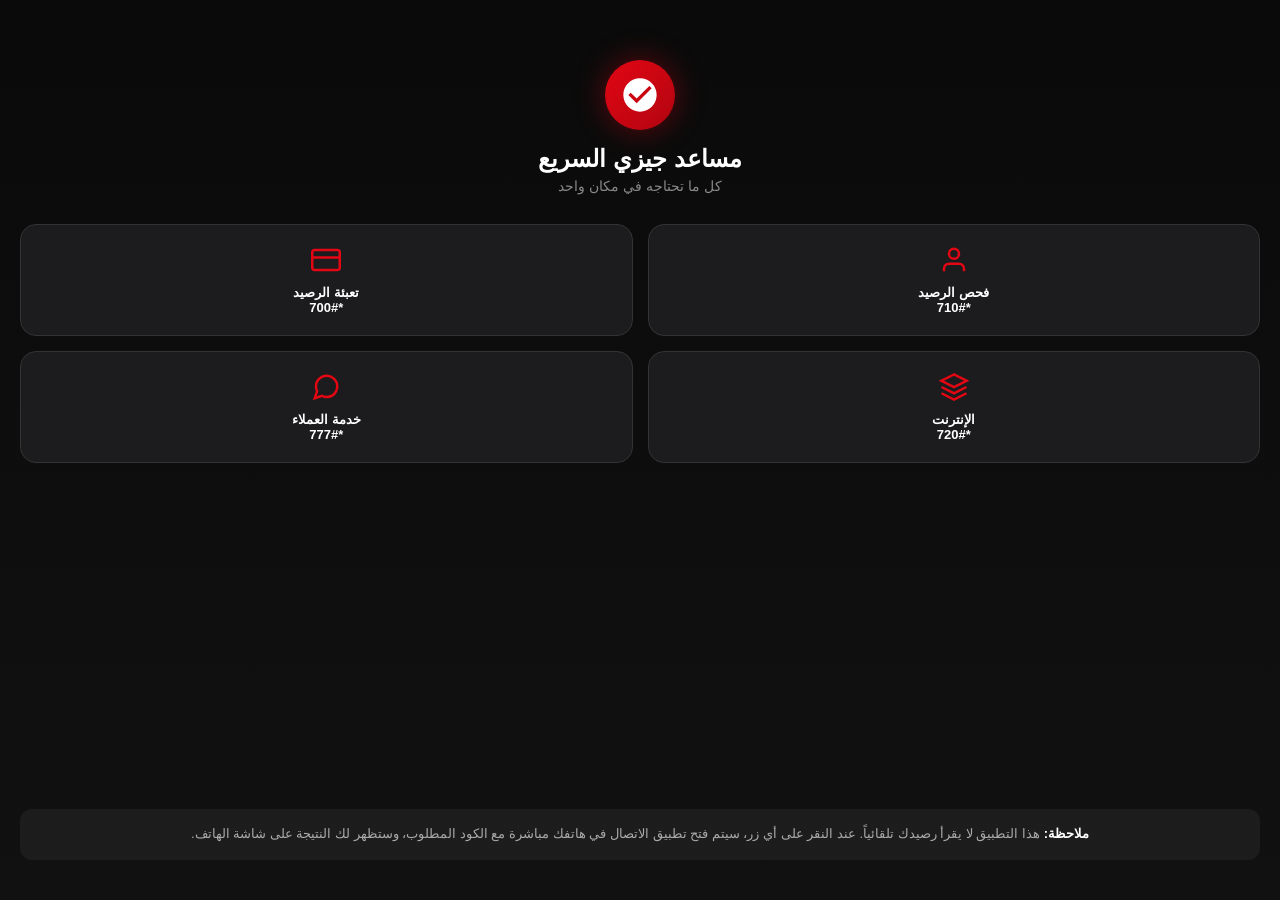
==== commit 505452bf: "Update index.html" ====
--- a/index.html
+++ b/index.html
@@ -3,546 +3,119 @@
 <head>
 <meta charset="UTF-8" />
 <meta name="viewport" content="width=device-width, initial-scale=1.0, maximum-scale=1.0, user-scalable=no, viewport-fit=cover" />
-<meta name="theme-color" content="#050505" />
-<title>النجاة في الغابة الحمراء</title>
+<meta name="theme-color" content="#000000" />
+<title>مساعد جيزي السريع</title>
 <style>
     * { box-sizing: border-box; margin: 0; padding: 0; user-select: none; -webkit-user-select: none; }
     body, html {
         width: 100%; height: 100%; overflow: hidden;
-        background: #000; font-family: 'Segoe UI', Tahoma, Geneva, Verdana, sans-serif;
-        touch-action: manipulation; color: white;
+        font-family: -apple-system, BlinkMacSystemFont, "Segoe UI", Roboto, Helvetica, Arial, sans-serif;
+        background-color: #0a0a0a; color: #ffffff;
+        touch-action: manipulation;
     }
 
-    /* ============ الخلفية السينمائية ============ */
-    #game-container {
-        position: relative; width: 100%; height: 100%;
-        overflow: hidden; background: #050505;
+    /* شاشة التطبيق */
+    #app {
+        display: flex; flex-direction: column; height: 100%;
+        padding: 20px; padding-top: 60px;
+        background: linear-gradient(180deg, #0a0a0a 0%, #111 100%);
     }
 
-    /* تأثير البيئة (غابة/ضباب) - يتغير حسب المشهد */
-    #environment {
-        position: absolute; inset: 0;
-        transition: background 2s ease-in-out, filter 2s ease-in-out;
-        background: radial-gradient(circle at center, #1a2a1a 0%, #050505 100%);
+    /* الترويسة */
+    header {
+        text-align: center; margin-bottom: 30px;
     }
+    .logo-icon {
+        width: 70px; height: 70px; border-radius: 50%;
+        background: linear-gradient(135deg, #e30613, #b00510);
+        display: flex; align-items: center; justify-content: center;
+        margin: 0 auto 15px; box-shadow: 0 0 30px rgba(227, 6, 19, 0.4);
+    }
+    .logo-icon svg { width: 40px; height: 40px; fill: white; }
+    h1 { font-size: 24px; font-weight: 700; margin-bottom: 5px; }
+    p.subtitle { font-size: 14px; color: #888; }
 
-    /* تأثير الأشجار (ظلال متحركة) */
-    .tree-shadow {
-        position: absolute; bottom: -10%; width: 30%; height: 100%;
-        background: linear-gradient(to top, rgba(0,0,0,0.9), transparent);
-        filter: blur(10px); opacity: 0.7;
+    /* الأزرار الرئيسية */
+    .actions-grid {
+        display: grid; grid-template-columns: 1fr 1fr; gap: 15px;
+        margin-bottom: 20px;
     }
-    .tree-1 { left: -5%; transform: skewX(10deg); }
-    .tree-2 { right: -5%; transform: skewX(-10deg); }
-    
-    /* الجزيئات (غبار/يراعات) */
-    .particle {
-        position: absolute; width: 4px; height: 4px; border-radius: 50%;
-        background: rgba(255, 255, 200, 0.6); box-shadow: 0 0 10px rgba(255,255,200,0.8);
-        animation: float 10s infinite linear; pointer-events: none;
+    .action-card {
+        background: #1c1c1e; border: 1px solid #333;
+        border-radius: 16px; padding: 20px 10px;
+        display: flex; flex-direction: column; align-items: center; justify-content: center;
+        gap: 10px; cursor: pointer; text-decoration: none; color: white;
+        transition: transform 0.1s, background 0.2s;
     }
-    @keyframes float {
-        0% { transform: translateY(100vh) translateX(0); opacity: 0; }
-        10% { opacity: 1; }
-        90% { opacity: 1; }
-        100% { transform: translateY(-10vh) translateX(50px); opacity: 0; }
+    .action-card:active { transform: scale(0.96); background: #2c2c2e; }
+    .action-card svg { width: 30px; height: 30px; stroke: #e30613; fill: none; stroke-width: 2; }
+    .action-card span { font-size: 13px; font-weight: 600; text-align: center; }
+
+    /* معلومات إضافية */
+    .info-box {
+        background: rgba(255, 255, 255, 0.05); border-radius: 12px;
+        padding: 15px; font-size: 13px; color: #aaa; line-height: 1.6;
+        text-align: center; margin-top: auto; margin-bottom: 20px;
     }
+    .info-box b { color: #fff; }
 
-    /* الأشرطة السينمائية (Letterbox) */
-    .cinematic-bar {
-        position: absolute; left: 0; width: 100%; height: 8vh;
-        background: #000; z-index: 100; pointer-events: none;
-        transition: height 1s ease-in-out;
+    /* تأثير النقر */
+    .toast {
+        position: fixed; bottom: 30px; left: 50%; transform: translateX(-50%) translateY(20px);
+        background: #333; color: white; padding: 10px 20px; border-radius: 20px;
+        font-size: 14px; opacity: 0; transition: all 0.3s; pointer-events: none;
+        z-index: 100; white-space: nowrap;
     }
-    .top-bar { top: 0; }
-    .bottom-bar { bottom: 0; }
-
-    /* تأثير الاهتزاز للرعب */
-    .shake { animation: shake 0.5s cubic-bezier(.36,.07,.19,.97) both; }
-    @keyframes shake {
-        10%, 90% { transform: translate3d(-2px, 0, 0); }
-        20%, 80% { transform: translate3d(4px, 0, 0); }
-        30%, 50%, 70% { transform: translate3d(-6px, 0, 0); }
-        40%, 60% { transform: translate3d(6px, 0, 0); }
-    }
-
-    /* وميض أبيض/أحمر للصدمات */
-    .flash { position: absolute; inset: 0; pointer-events: none; z-index: 500; opacity: 0; transition: opacity 0.2s; }
-    .flash.white { background: #fff; }
-    .flash.red { background: #ff0000; mix-blend-mode: overlay; }
-
-    /* ============ واجهة المستخدم ============ */
-    #ui-layer {
-        position: absolute; inset: 0; z-index: 200;
-        display: flex; flex-direction: column; justify-content: flex-end;
-        padding: 10vh 5% 12vh 5%;
-        pointer-events: none;
-    }
-
-    #dialogue-box {
-        background: rgba(10, 10, 10, 0.85);
-        border: 1px solid rgba(255,255,255,0.2);
-        border-radius: 12px;
-        padding: 25px;
-        backdrop-filter: blur(10px);
-        -webkit-backdrop-filter: blur(10px);
-        box-shadow: 0 20px 40px rgba(0,0,0,0.8), inset 0 0 20px rgba(255,255,255,0.05);
-        pointer-events: auto;
-        display: none;
-        position: relative;
-    }
-
-    #speaker {
-        position: absolute; top: -16px; right: 20px;
-        background: #e74c3c; color: white;
-        padding: 4px 20px; border-radius: 20px;
-        font-weight: bold; font-size: 14px;
-        box-shadow: 0 4px 10px rgba(0,0,0,0.5);
-        display: none;
-    }
-
-    #text {
-        font-size: clamp(16px, 4vw, 20px);
-        line-height: 1.8; color: #eee;
-        min-height: 80px; text-shadow: 0 2px 4px rgba(0,0,0,0.8);
-    }
-
-    /* ============ الأزرار والخيارات ============ */
-    #choices-container {
-        display: flex; flex-direction: column; gap: 12px;
-        margin-top: 20px; pointer-events: auto;
-        display: none;
-    }
-
-    .choice-btn {
-        background: rgba(255,255,255,0.05);
-        border: 1px solid rgba(255,255,255,0.2);
-        color: white; padding: 15px 20px;
-        border-radius: 8px; font-size: 16px; text-align: right;
-        cursor: pointer; transition: all 0.2s;
-        backdrop-filter: blur(5px);
-    }
-
-    .choice-btn:hover, .choice-btn:active {
-        background: rgba(231, 76, 60, 0.3);
-        border-color: #e74c3c;
-        transform: translateX(-5px);
-        box-shadow: 0 0 15px rgba(231, 76, 60, 0.5);
-    }
-
-    /* ============ شاشة البداية ============ */
-    #start-screen {
-        position: absolute; inset: 0; z-index: 1000;
-        background: #000; display: flex; flex-direction: column;
-        align-items: center; justify-content: center; text-align: center;
-        transition: opacity 1s ease;
-    }
-    #start-screen h1 {
-        font-size: clamp(28px, 6vw, 48px);
-        color: #e74c3c; letter-spacing: 2px;
-        text-shadow: 0 0 20px rgba(231,76,60,0.5);
-        margin-bottom: 10px; animation: pulse 2s infinite;
-    }
-    #start-screen p { color: #888; margin-bottom: 40px; font-size: 16px; }
-    #start-btn {
-        padding: 15px 50px; font-size: 18px; font-weight: bold;
-        background: transparent; color: white;
-        border: 2px solid #e74c3c; border-radius: 5px;
-        cursor: pointer; transition: all 0.3s; letter-spacing: 1px;
-    }
-    #start-btn:hover, #start-btn:active {
-        background: #e74c3c; box-shadow: 0 0 30px rgba(231,76,60,0.8);
-    }
-    @keyframes pulse {
-        0%, 100% { opacity: 1; text-shadow: 0 0 20px rgba(231,76,60,0.5); }
-        50% { opacity: 0.8; text-shadow: 0 0 40px rgba(231,76,60,0.8); }
-    }
-
-    /* شاشة النهاية */
-    #end-screen {
-        position: absolute; inset: 0; z-index: 900;
-        background: #000; display: none; flex-direction: column;
-        align-items: center; justify-content: center; text-align: center;
-        padding: 20px;
-    }
-    #end-title { font-size: 40px; margin-bottom: 20px; }
-    #end-desc { color: #aaa; font-size: 18px; margin-bottom: 40px; max-width: 600px; line-height: 1.6; }
-    #restart-btn {
-        padding: 12px 30px; background: #333; color: white;
-        border: 1px solid #555; border-radius: 5px; font-size: 16px; cursor: pointer;
-    }
-
-    /* مؤشر المتابعة */
-    .click-indicator {
-        position: absolute; bottom: 15px; left: 20px;
-        color: #666; font-size: 12px; animation: blink 1.5s infinite;
-        display: none;
-    }
-    @keyframes blink { 0%, 100% { opacity: 1; } 50% { opacity: 0.3; } }
+    .toast.show { opacity: 1; transform: translateX(-50%) translateY(0); }
 </style>
 </head>
 <body>
 
-<div id="game-container">
-    <!-- تأثيرات البيئة -->
-    <div id="environment"></div>
-    <div class="tree-shadow tree-1"></div>
-    <div class="tree-shadow tree-2"></div>
-    <div id="particles-container"></div>
+<div id="app">
+    <header>
+        <div class="logo-icon">
+            <svg viewBox="0 0 24 24"><path d="M12 2C6.48 2 2 6.48 2 12s4.48 10 10 10 10-4.48 10-10S17.52 2 12 2zm-2 15l-5-5 1.41-1.41L10 14.17l7.59-7.59L19 8l-9 9z"/></svg>
+        </div>
+        <h1>مساعد جيزي السريع</h1>
+        <p class="subtitle">كل ما تحتاجه في مكان واحد</p>
+    </header>
 
-    <!-- وميض الصدمات -->
-    <div class="flash white" id="flash-white"></div>
-    <div class="flash red" id="flash-red"></div>
-
-    <!-- الأشرطة السينمائية -->
-    <div class="cinematic-bar top-bar"></div>
-    <div class="cinematic-bar bottom-bar"></div>
-
-    <!-- واجهة اللاعب -->
-    <div id="ui-layer">
-        <div id="dialogue-box">
-            <div id="speaker"></div>
-            <div id="text"></div>
-            <div class="click-indicator" id="click-hint">انقر للمتابعة ▼</div>
-        </div>
-        <div id="choices-container"></div>
+    <div class="actions-grid">
+        <a href="tel:*710%23" class="action-card" onclick="showToast('جاري فتح الاتصال...')">
+            <svg viewBox="0 0 24 24"><path d="M20 21v-2a4 4 0 0 0-4-4H8a4 4 0 0 0-4 4v2"/><circle cx="12" cy="7" r="4"/></svg>
+            <span>فحص الرصيد<br>*710#</span>
+        </a>
+        <a href="tel:*700%23" class="action-card" onclick="showToast('جاري فتح الاتصال...')">
+            <svg viewBox="0 0 24 24"><rect x="1" y="4" width="22" height="16" rx="2" ry="2"/><line x1="1" y1="10" x2="23" y2="10"/></svg>
+            <span>تعبئة الرصيد<br>*700#</span>
+        </a>
+        <a href="tel:*720%23" class="action-card" onclick="showToast('جاري فتح الاتصال...')">
+            <svg viewBox="0 0 24 24"><path d="M12 2L2 7l10 5 10-5-10-5z"/><path d="M2 17l10 5 10-5"/><path d="M2 12l10 5 10-5"/></svg>
+            <span>الإنترنت<br>*720#</span>
+        </a>
+        <a href="tel:*777%23" class="action-card" onclick="showToast('جاري فتح الاتصال...')">
+            <svg viewBox="0 0 24 24"><path d="M21 11.5a8.38 8.38 0 0 1-.9 3.8 8.5 8.5 0 0 1-7.6 4.7 8.38 8.38 0 0 1-3.8-.9L3 21l1.9-5.7a8.38 8.38 0 0 1-.9-3.8 8.5 8.5 0 0 1 4.7-7.6 8.38 8.38 0 0 1 3.8-.9h.5a8.48 8.48 0 0 1 8 8v.5z"/></svg>
+            <span>خدمة العملاء<br>*777#</span>
+        </a>
     </div>
 
-    <!-- شاشة البداية -->
-    <div id="start-screen">
-        <h1>الغابة الحمراء</h1>
-        <p>قصة نجاة تفاعلية - قراراتك تحدد مصيرك</p>
-        <button id="start-btn">ابدأ القصة</button>
-    </div>
-
-    <!-- شاشة النهاية -->
-    <div id="end-screen">
-        <div id="end-title"></div>
-        <div id="end-desc"></div>
-        <button id="restart-btn" onclick="location.reload()">إعادة المحاولة</button>
+    <div class="info-box">
+        <b>ملاحظة:</b> هذا التطبيق لا يقرأ رصيدك تلقائياً. عند النقر على أي زر، سيتم فتح تطبيق الاتصال في هاتفك مباشرة مع الكود المطلوب، وستظهر لك النتيجة على شاشة الهاتف.
     </div>
 </div>
 
+<div class="toast" id="toast"></div>
+
 <script>
-// ==========================================
-// 1. محرك الصوت (Web Audio API)
-// ==========================================
-let audioCtx = null;
-function initAudio() {
-    if (!audioCtx) audioCtx = new (window.AudioContext || window.webkitAudioContext)();
-    if (audioCtx.state === 'suspended') audioCtx.resume();
-}
+    let toastTimer;
+    function showToast(msg) {
+        const toast = document.getElementById('toast');
+        toast.textContent = msg;
+        toast.classList.add('show');
+        clearTimeout(toastTimer);
+        toastTimer = setTimeout(() => toast.classList.remove('show'), 2500);
+    }
+</script>
 
-function playSound(type) {
-    if (!audioCtx) return;
-    const osc = audioCtx.createOscillator();
-    const gain = audioCtx.createGain();
-    osc.connect(gain); gain.connect(audioCtx.destination);
-
-    const t = audioCtx.currentTime;
-    if (type === 'click') {
-        osc.type = 'sine'; osc.frequency.setValueAtTime(800, t);
-        gain.gain.setValueAtTime(0.1, t);
-        gain.gain.exponentialRampToValueAtTime(0.001, t + 0.1);
-        osc.start(t); osc.stop(t + 0.1);
-    } else if (type === 'scary') {
-        osc.type = 'sawtooth'; osc.frequency.setValueAtTime(100, t);
-        osc.frequency.exponentialRampToValueAtTime(40, t + 1);
-        gain.gain.setValueAtTime(0.3, t);
-        gain.gain.exponentialRampToValueAtTime(0.01, t + 1);
-        osc.start(t); osc.stop(t + 1);
-    } else if (type === 'heartbeat') {
-        osc.type = 'sine'; osc.frequency.setValueAtTime(60, t);
-        gain.gain.setValueAtTime(0.5, t);
-        gain.gain.exponentialRampToValueAtTime(0.01, t + 0.2);
-        osc.start(t); osc.stop(t + 0.2);
-        setTimeout(() => {
-            const osc2 = audioCtx.createOscillator(); const gain2 = audioCtx.createGain();
-            osc2.connect(gain2); gain2.connect(audioCtx.destination);
-            osc2.frequency.setValueAtTime(50, t + 0.3);
-            gain2.gain.setValueAtTime(0.4, t + 0.3);
-            gain2.gain.exponentialRampToValueAtTime(0.01, t + 0.5);
-            osc2.start(t + 0.3); osc2.stop(t + 0.5);
-        }, 300);
-    } else if (type === 'success') {
-        osc.type = 'triangle'; osc.frequency.setValueAtTime(400, t);
-        osc.frequency.linearRampToValueAtTime(800, t + 0.3);
-        gain.gain.setValueAtTime(0.1, t);
-        gain.gain.linearRampToValueAtTime(0.01, t + 0.5);
-        osc.start(t); osc.stop(t + 0.5);
-    }
-}
-
-// ==========================================
-// 2. نظام الجزيئات (الغبار/اليراعات)
-// ==========================================
-const particlesContainer = document.getElementById('particles-container');
-function createParticles() {
-    for (let i = 0; i < 20; i++) {
-        const p = document.createElement('div');
-        p.className = 'particle';
-        p.style.left = Math.random() * 100 + '%';
-        p.style.animationDelay = Math.random() * 10 + 's';
-        p.style.animationDuration = (Math.random() * 10 + 10) + 's';
-        p.style.opacity = Math.random() * 0.5 + 0.2;
-        particlesContainer.appendChild(p);
-    }
-}
-createParticles();
-
-// ==========================================
-// 3. القصة والخيارات (State Machine)
-// ==========================================
-const story = {
-    // --- البداية ---
-    start: {
-        text: "تستيقظ في غابة مظلمة، رأسك يؤلمك بشدة. لا تتذكر كيف وصلت إلى هنا. أمامك كبسولة نجاة محطمة، وعلى يمينك طريق يؤدي إلى عمق الغابة المظلمة.",
-        env: "radial-gradient(circle at center, #1a2a1a 0%, #050505 100%)",
-        speaker: "الراوي",
-        next: "intro_choice"
-    },
-    intro_choice: {
-        text: "ماذا ستفعل أولاً؟",
-        choices: [
-            { text: "🔍 تفقّد كبسولة النجاة (قد تجد معدات)", next: "pod_path" },
-            { text: "🌲 المشي نحو عمق الغابة المظلمة", next: "forest_path" }
-        ]
-    },
-
-    // --- مسار 1: الكبسولة ---
-    pod_path: {
-        text: "تتجه نحو الكبسولة المحطمة. المعدن ساخن، والرائحة كريهة. تجد داخلها جهاز اتصال لاسلكي مكسور، وبندقية صيد بآخر رصاصة، وملاحظة مكتوبة بخط مرتجف: 'لا تصدر صوتاً.. إنها تسمع كل شيء'.",
-        env: "radial-gradient(circle at 30% 30%, #2a1a1a 0%, #050505 100%)",
-        speaker: "أنت",
-        next: "pod_choice"
-    },
-    pod_choice: {
-        text: "ماذا تأخذ؟",
-        choices: [
-            { text: "📻 محاولة إصلاح جهاز الاتصال", next: "radio_ending" },
-            { text: "🔫 أخذ البندقية والاختباء", next: "gun_path" }
-        ]
-    },
-    radio_ending: {
-        text: "تنجح في تشغيل الجهاز! تسمع صوتاً بشرياً: 'هل يسمعنا أحد؟ نحن قادمون لإنقاذك'. فجأة، ينقطع الاتصال. تسمع خطوات ثقيلة تقترب منك. تلتفت لتجد ظلاً ضخماً يقف خلفك... لقد جذبت انتباهها بصوتك.",
-        env: "radial-gradient(circle at center, #4a0000 0%, #000 100%)",
-        speaker: "نهاية مأساوية",
-        ending: "BAD",
-        endingDesc: "في الغابة، الصمت هو سلاحك الوحيد. فضولك كلفك حياتك."
-    },
-    gun_path: {
-        text: "تأخذ البندقية وتختبئ داخل الكبسولة. تمر دقائق طويلة. تسمع خطوات ثقيلة تقترب... ثم تبتعد. تنجو هذه الليلة. عند الفجر، ترى مروحية حربية تقترب بعد أن التقطت إشارة الكبسولة أوتوماتيكياً. أنت في أمان الآن.",
-        env: "radial-gradient(circle at center, #1a2a3a 0%, #050505 100%)",
-        speaker: "نهاية سعيدة",
-        ending: "GOOD",
-        endingDesc: "الحكمة والاختباء في الوقت المناسب أنقذا حياتك."
-    },
-
-    // --- مسار 2: الغابة ---
-    forest_path: {
-        text: "تتوغل في الغابة. الأشجار عالية لدرجة أنها تحجب ضوء القمر. فجأة، تسمع صوت أوراق يتحرك خلفك. تتوقف.. الصوت يتوقف. تلتفت يميناً، ترى كهفاً صغيراً، وعلى يسارك ضوء خافت يبدو كأنه نار مخيم بعيدة.",
-        env: "radial-gradient(circle at center, #0a1a0a 0%, #000 100%)",
-        speaker: "أنت",
-        next: "forest_choice"
-    },
-    forest_choice: {
-        text: "أين ستذهب؟",
-        choices: [
-            { text: "🔥 الجري نحو ضوء النار", next: "fire_ending" },
-            { text: "🦇 الاختباء داخل الكهف المظلم", next: "cave_ending" }
-        ]
-    },
-    fire_ending: {
-        text: "تركض بأقصى سرعة نحو الضوء. تصل لتجد معسكراً لصيادين مسلحين. يشرحون لك أن هذه الغابة مليئة بالوحوش، وأنهم كانوا في مهمة بحث عنك. يقدمون لك الطعام ويأخذونك إلى بر الأمان.",
-        env: "radial-gradient(circle at center, #3a2a1a 0%, #050505 100%)",
-        speaker: "نهاية سعيدة",
-        ending: "GOOD",
-        endingDesc: "أحياناً، المخاطرة والجري نحو النور هي الطريق الوحيد للنجاة."
-    },
-    cave_ending: {
-        text: "تدخل الكهف وتبقى في زاوية مظلمة. صوت الخطوات يقترب... يقف عند مدخل الكهف. تراه بعينيك: مخلوق ضخم ذو عيون حمراء. لا يراك بسبب الظلام. يشمشم الهواء ويبتعد. لكنك محاصر. تنقضي الأيام، والطعام ينفد، وتفقد وعيك ببطء... لن يصلك أحد.",
-        env: "radial-gradient(circle at center, #1a0a1a 0%, #000 100%)",
-        speaker: "نهاية مأساوية",
-        ending: "BAD",
-        endingDesc: "الاختباء لفترة طويلة قد يحميك من الوحش، لكنه لن ينجيك من الجوع واليأس."
-    }
-};
-
-// ==========================================
-// 4. محرك اللعبة (Game Engine)
-// ==========================================
-let currentState = "start";
-let isTyping = false;
-let typingTimer = null;
-let typeWriterResolve = null;
-
-const elText = document.getElementById('text');
-const elSpeaker = document.getElementById('speaker');
-const elChoices = document.getElementById('choices-container');
-const elDialogueBox = document.getElementById('dialogue-box');
-const elClickHint = document.getElementById('click-hint');
-const elEnv = document.getElementById('environment');
-
-// تأثير الكتابة
-function typeWriter(text) {
-    return new Promise(resolve => {
-        elText.innerText = '';
-        isTyping = true;
-        typeWriterResolve = resolve;
-        let i = 0;
-        
-        clearInterval(typingTimer);
-        typingTimer = setInterval(() => {
-            elText.innerText += text.charAt(i);
-            i++;
-            if (i >= text.length) {
-                clearInterval(typingTimer);
-                isTyping = false;
-                elClickHint.style.display = 'block';
-                resolve();
-            }
-        }, 35); // سرعة الكتابة
-    });
-}
-
-// دالة عرض المشهد
-async function loadScene(sceneId) {
-    const scene = story[sceneId];
-    if (!scene) return;
-
-    currentState = sceneId;
-    
-    // إخفاء الخيارات ومؤشر النقر
-    elChoices.style.display = 'none';
-    elClickHint.style.display = 'none';
-
-    // تغيير البيئة
-    if (scene.env) {
-        elEnv.style.background = scene.env;
-    }
-
-    // تأثيرات الرعب (اهتزاز ووميض)
-    if (scene.ending === 'BAD') {
-        document.getElementById('game-container').classList.add('shake');
-        playSound('scary');
-        setTimeout(() => document.getElementById('game-container').classList.remove('shake'), 600);
-        
-        const flash = document.getElementById('flash-red');
-        flash.style.opacity = '0.6';
-        setTimeout(() => flash.style.opacity = '0', 300);
-    } else if (scene.ending === 'GOOD') {
-        playSound('success');
-        const flash = document.getElementById('flash-white');
-        flash.style.opacity = '0.3';
-        setTimeout(() => flash.style.opacity = '0', 200);
-    }
-
-    // إعداد المتحدث
-    if (scene.speaker) {
-        elSpeaker.style.display = 'block';
-        elSpeaker.innerText = scene.speaker;
-    } else {
-        elSpeaker.style.display = 'none';
-    }
-
-    // تشغيل النص
-    elDialogueBox.style.display = 'block';
-    await typeWriter(scene.text);
-
-    // إذا كان هناك نهاية
-    if (scene.ending) {
-        elClickHint.style.display = 'none';
-        setTimeout(() => showEnding(scene), 1500);
-        return;
-    }
-
-    // إذا كان هناك خيارات
-    if (scene.choices) {
-        elClickHint.style.display = 'none';
-        elChoices.innerHTML = '';
-        scene.choices.forEach(choice => {
-            const btn = document.createElement('button');
-            btn.className = 'choice-btn';
-            btn.innerText = choice.text;
-            btn.onclick = (e) => {
-                e.stopPropagation();
-                playSound('click');
-                loadScene(choice.next);
-            };
-            elChoices.appendChild(btn);
-        });
-        elChoices.style.display = 'flex';
-    } 
-    // إذا كان هناك مشهد تالي (بدون خيارات)
-    else if (scene.next) {
-        elDialogueBox.onclick = () => {
-            if (isTyping) {
-                // تخطي الكتابة
-                clearInterval(typingTimer);
-                elText.innerText = scene.text;
-                isTyping = false;
-                elClickHint.style.display = 'block';
-                if (typeWriterResolve) typeWriterResolve();
-            } else {
-                // الانتقال للمشهد التالي
-                elDialogueBox.onclick = null;
-                playSound('click');
-                loadScene(scene.next);
-            }
-        };
-    }
-}
-
-// شاشة النهاية
-function showEnding(scene) {
-    const endScreen = document.getElementById('end-screen');
-    const title = document.getElementById('end-title');
-    const desc = document.getElementById('end-desc');
-
-    if (scene.ending === 'GOOD') {
-        title.innerText = "🌟 نجاة!";
-        title.style.color = "#2ecc71";
-        title.style.textShadow = "0 0 20px rgba(46, 204, 113, 0.5)";
-    } else {
-        title.innerText = "💀 النهاية";
-        title.style.color = "#e74c3c";
-        title.style.textShadow = "0 0 20px rgba(231, 76, 60, 0.5)";
-        // صوت نبضات القلب في النهاية المأساوية
-        playSound('heartbeat');
-        setTimeout(() => playSound('heartbeat'), 1000);
-    }
-    
-    desc.innerText = scene.endingDesc;
-    
-    endScreen.style.display = 'flex';
-    setTimeout(() => { endScreen.style.opacity = '1'; }, 50);
-}
-
-// ==========================================
-// 5. بدء اللعبة
-// ==========================================
-document.getElementById('start-btn').onclick = (e) => {
-    e.stopPropagation();
-    initAudio(); // تفعيل الصوت
-    playSound('click');
-    
-    // إخفاء شاشة البداية
-    const startScreen = document.getElementById('start-screen');
-    startScreen.style.opacity = '0';
-    setTimeout(() => startScreen.style.display = 'none', 1000);
-    
-    // تصغير الأشرطة السينمائية
-    document.querySelector('.top-bar').style.height = '5vh';
-    document.querySelector('.bottom-bar').style.height = '5vh';
-    
-    // بدء القصة
-    loadScene('start');
-};
-
-// منع التحديد المزدوج للشاشة
-document.addEventListener('touchstart', e => {
-    if (e.touches.length > 1) e.preventDefault();
-}, { passive: false });
-</script>
 </body>
 </html>
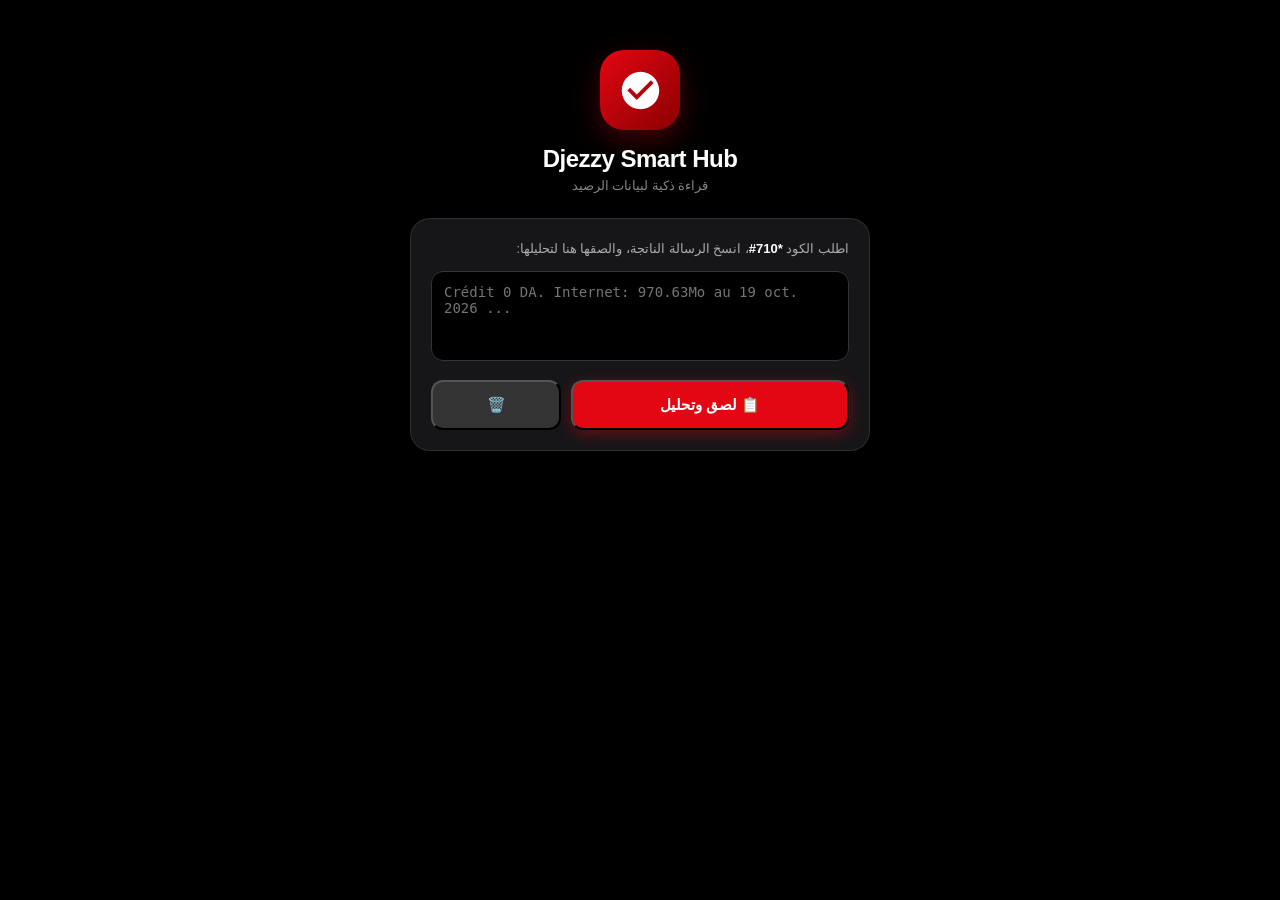
==== commit cb38df3f: "Refactor index.html for improved UI and functionality Updated theme color, title, and layout adjustm" ====
--- a/index.html
+++ b/index.html
@@ -3,110 +3,174 @@
 <head>
 <meta charset="UTF-8" />
 <meta name="viewport" content="width=device-width, initial-scale=1.0, maximum-scale=1.0, user-scalable=no, viewport-fit=cover" />
-<meta name="theme-color" content="#000000" />
-<title>مساعد جيزي السريع</title>
+<meta name="theme-color" content="#0a0a0a" />
+<title>Djezzy Smart Hub</title>
 <style>
     * { box-sizing: border-box; margin: 0; padding: 0; user-select: none; -webkit-user-select: none; }
     body, html {
-        width: 100%; height: 100%; overflow: hidden;
+        width: 100%; height: 100%; overflow-y: auto; overflow-x: hidden;
         font-family: -apple-system, BlinkMacSystemFont, "Segoe UI", Roboto, Helvetica, Arial, sans-serif;
-        background-color: #0a0a0a; color: #ffffff;
-        touch-action: manipulation;
-    }
-
-    /* شاشة التطبيق */
+        background-color: #000000; color: #ffffff;
+        -webkit-tap-highlight-color: transparent;
+    }
+
+    /* خلفية ديناميكية */
+    body::before {
+        content: ''; position: fixed; inset: 0;
+        background: radial-gradient(circle at 10% 20%, rgba(227, 6, 19, 0.15) 0%, transparent 40%),
+                    radial-gradient(circle at 90% 80%, rgba(0, 122, 255, 0.1) 0%, transparent 40%);
+        z-index: -1; pointer-events: none;
+    }
+
     #app {
-        display: flex; flex-direction: column; height: 100%;
-        padding: 20px; padding-top: 60px;
-        background: linear-gradient(180deg, #0a0a0a 0%, #111 100%);
+        display: flex; flex-direction: column;
+        padding: 20px; padding-top: 50px; padding-bottom: 40px;
+        max-width: 500px; margin: 0 auto; min-height: 100vh;
     }
 
     /* الترويسة */
-    header {
-        text-align: center; margin-bottom: 30px;
-    }
-    .logo-icon {
-        width: 70px; height: 70px; border-radius: 50%;
-        background: linear-gradient(135deg, #e30613, #b00510);
+    header { text-align: center; margin-bottom: 25px; }
+    .logo {
+        width: 80px; height: 80px; border-radius: 24px;
+        background: linear-gradient(135deg, #e30613, #8b0000);
         display: flex; align-items: center; justify-content: center;
-        margin: 0 auto 15px; box-shadow: 0 0 30px rgba(227, 6, 19, 0.4);
-    }
-    .logo-icon svg { width: 40px; height: 40px; fill: white; }
-    h1 { font-size: 24px; font-weight: 700; margin-bottom: 5px; }
-    p.subtitle { font-size: 14px; color: #888; }
-
-    /* الأزرار الرئيسية */
-    .actions-grid {
-        display: grid; grid-template-columns: 1fr 1fr; gap: 15px;
-        margin-bottom: 20px;
-    }
-    .action-card {
-        background: #1c1c1e; border: 1px solid #333;
-        border-radius: 16px; padding: 20px 10px;
-        display: flex; flex-direction: column; align-items: center; justify-content: center;
-        gap: 10px; cursor: pointer; text-decoration: none; color: white;
-        transition: transform 0.1s, background 0.2s;
-    }
-    .action-card:active { transform: scale(0.96); background: #2c2c2e; }
-    .action-card svg { width: 30px; height: 30px; stroke: #e30613; fill: none; stroke-width: 2; }
-    .action-card span { font-size: 13px; font-weight: 600; text-align: center; }
-
-    /* معلومات إضافية */
-    .info-box {
-        background: rgba(255, 255, 255, 0.05); border-radius: 12px;
-        padding: 15px; font-size: 13px; color: #aaa; line-height: 1.6;
-        text-align: center; margin-top: auto; margin-bottom: 20px;
-    }
-    .info-box b { color: #fff; }
-
-    /* تأثير النقر */
-    .toast {
+        margin: 0 auto 15px; box-shadow: 0 10px 30px rgba(227, 6, 19, 0.3);
+    }
+    .logo svg { width: 45px; height: 45px; fill: white; }
+    h1 { font-size: 24px; font-weight: 800; margin-bottom: 5px; letter-spacing: -0.5px; }
+    p.sub { font-size: 13px; color: #888; }
+
+    /* صندوق الإدخال (اللصق) */
+    .input-card {
+        background: rgba(28, 28, 30, 0.8);
+        border: 1px solid rgba(255, 255, 255, 0.1);
+        border-radius: 20px; padding: 20px;
+        backdrop-filter: blur(20px); -webkit-backdrop-filter: blur(20px);
+        margin-bottom: 25px;
+        box-shadow: 0 10px 40px rgba(0,0,0,0.5);
+    }
+    textarea {
+        width: 100%; height: 90px; background: #000;
+        border: 1px solid #333; border-radius: 12px;
+        color: #fff; padding: 12px; font-size: 14px;
+        resize: none; outline: none; margin-bottom: 15px;
+        font-family: monospace; direction: ltr; text-align: left;
+    }
+    textarea:focus { border-color: #e30613; }
+
+    .btn-group { display: flex; gap: 10px; }
+    .btn {
+        flex: 1; padding: 14px; border-radius: 12px;
+        font-size: 15px; font-weight: 700; cursor: pointer;
+        display: flex; align-items: center; justify-content: center; gap: 8px;
+        transition: all 0.2s;
+    }
+    .btn-paste { background: #e30613; color: white; box-shadow: 0 4px 15px rgba(227,6,19,0.4); }
+    .btn-paste:active { transform: scale(0.96); }
+    .btn-clear { background: #333; color: white; flex: 0.4; }
+    
+    /* لوحة النتائج */
+    #results-dashboard { display: none; animation: slideUp 0.4s ease; }
+    @keyframes slideUp { from { opacity: 0; transform: translateY(20px); } to { opacity: 1; transform: translateY(0); } }
+
+    .section-title {
+        font-size: 14px; color: #888; margin-bottom: 12px;
+        text-transform: uppercase; letter-spacing: 1px; font-weight: 600;
+    }
+
+    /* بطاقة الرصيد */
+    .credit-card {
+        background: linear-gradient(135deg, #1c1c1e, #0a0a0a);
+        border: 1px solid #333; border-radius: 20px;
+        padding: 25px 20px; text-align: center;
+        margin-bottom: 20px; position: relative; overflow: hidden;
+    }
+    .credit-card::before {
+        content: ''; position: absolute; top: 0; right: 0; width: 100%; height: 4px;
+        background: linear-gradient(90deg, #e30613, #ff4d4d);
+    }
+    .credit-label { font-size: 14px; color: #aaa; margin-bottom: 8px; }
+    .credit-amount { font-size: 48px; font-weight: 900; color: #fff; }
+    .credit-currency { font-size: 20px; color: #aaa; font-weight: 500; }
+
+    /* بطاقات الإنترنت */
+    .data-card {
+        background: rgba(28, 28, 30, 0.9);
+        border: 1px solid rgba(255, 255, 255, 0.08);
+        border-radius: 18px; padding: 18px;
+        margin-bottom: 12px; backdrop-filter: blur(10px);
+    }
+    .data-header { display: flex; justify-content: space-between; align-items: center; margin-bottom: 12px; }
+    .data-title { font-size: 15px; font-weight: 700; display: flex; align-items: center; gap: 8px; }
+    .data-title svg { width: 18px; height: 18px; fill: #007aff; }
+    .data-date { font-size: 12px; color: #888; background: #222; padding: 4px 10px; border-radius: 20px; }
+    .data-amount { font-size: 28px; font-weight: 800; color: #fff; margin-bottom: 8px; }
+    .data-amount span { font-size: 14px; color: #888; font-weight: 400; }
+    
+    /* شريط التقدم */
+    .progress-bg { width: 100%; height: 8px; background: #000; border-radius: 10px; overflow: hidden; }
+    .progress-fill { height: 100%; border-radius: 10px; transition: width 1s ease-out; }
+    .fill-blue { background: linear-gradient(90deg, #007aff, #5ac8fa); }
+    .fill-green { background: linear-gradient(90deg, #34c759, #28cd41); }
+    .fill-orange { background: linear-gradient(90deg, #ff9500, #ffcc00); }
+
+    /* إشعار */
+    #toast {
         position: fixed; bottom: 30px; left: 50%; transform: translateX(-50%) translateY(20px);
-        background: #333; color: white; padding: 10px 20px; border-radius: 20px;
-        font-size: 14px; opacity: 0; transition: all 0.3s; pointer-events: none;
-        z-index: 100; white-space: nowrap;
-    }
-    .toast.show { opacity: 1; transform: translateX(-50%) translateY(0); }
+        background: #333; color: white; padding: 12px 24px; border-radius: 30px;
+        font-size: 14px; font-weight: 600; opacity: 0; transition: all 0.3s;
+        z-index: 100; box-shadow: 0 10px 30px rgba(0,0,0,0.5);
+    }
+    #toast.show { opacity: 1; transform: translateX(-50%) translateY(0); }
 </style>
 </head>
 <body>
 
 <div id="app">
     <header>
-        <div class="logo-icon">
+        <div class="logo">
             <svg viewBox="0 0 24 24"><path d="M12 2C6.48 2 2 6.48 2 12s4.48 10 10 10 10-4.48 10-10S17.52 2 12 2zm-2 15l-5-5 1.41-1.41L10 14.17l7.59-7.59L19 8l-9 9z"/></svg>
         </div>
-        <h1>مساعد جيزي السريع</h1>
-        <p class="subtitle">كل ما تحتاجه في مكان واحد</p>
+        <h1>Djezzy Smart Hub</h1>
+        <p class="sub">قراءة ذكية لبيانات الرصيد</p>
     </header>
 
-    <div class="actions-grid">
-        <a href="tel:*710%23" class="action-card" onclick="showToast('جاري فتح الاتصال...')">
-            <svg viewBox="0 0 24 24"><path d="M20 21v-2a4 4 0 0 0-4-4H8a4 4 0 0 0-4 4v2"/><circle cx="12" cy="7" r="4"/></svg>
-            <span>فحص الرصيد<br>*710#</span>
-        </a>
-        <a href="tel:*700%23" class="action-card" onclick="showToast('جاري فتح الاتصال...')">
-            <svg viewBox="0 0 24 24"><rect x="1" y="4" width="22" height="16" rx="2" ry="2"/><line x1="1" y1="10" x2="23" y2="10"/></svg>
-            <span>تعبئة الرصيد<br>*700#</span>
-        </a>
-        <a href="tel:*720%23" class="action-card" onclick="showToast('جاري فتح الاتصال...')">
-            <svg viewBox="0 0 24 24"><path d="M12 2L2 7l10 5 10-5-10-5z"/><path d="M2 17l10 5 10-5"/><path d="M2 12l10 5 10-5"/></svg>
-            <span>الإنترنت<br>*720#</span>
-        </a>
-        <a href="tel:*777%23" class="action-card" onclick="showToast('جاري فتح الاتصال...')">
-            <svg viewBox="0 0 24 24"><path d="M21 11.5a8.38 8.38 0 0 1-.9 3.8 8.5 8.5 0 0 1-7.6 4.7 8.38 8.38 0 0 1-3.8-.9L3 21l1.9-5.7a8.38 8.38 0 0 1-.9-3.8 8.5 8.5 0 0 1 4.7-7.6 8.38 8.38 0 0 1 3.8-.9h.5a8.48 8.48 0 0 1 8 8v.5z"/></svg>
-            <span>خدمة العملاء<br>*777#</span>
-        </a>
+    <!-- صندوق الإدخال -->
+    <div class="input-card">
+        <p style="font-size: 13px; color: #aaa; margin-bottom: 12px; line-height: 1.5;">
+            اطلب الكود <b style="color: #fff;">*710#</b>، انسخ الرسالة الناتجة، والصقها هنا لتحليلها:
+        </p>
+        <textarea id="ussd-input" placeholder="Crédit 0 DA. Internet: 970.63Mo au 19 oct. 2026 ..."></textarea>
+        <div class="btn-group">
+            <button class="btn btn-paste" onclick="pasteAndParse()">
+                📋 لصق وتحليل
+            </button>
+            <button class="btn btn-clear" onclick="clearInput()">
+                🗑️
+            </button>
+        </div>
     </div>
 
-    <div class="info-box">
-        <b>ملاحظة:</b> هذا التطبيق لا يقرأ رصيدك تلقائياً. عند النقر على أي زر، سيتم فتح تطبيق الاتصال في هاتفك مباشرة مع الكود المطلوب، وستظهر لك النتيجة على شاشة الهاتف.
+    <!-- لوحة النتائج -->
+    <div id="results-dashboard">
+        <div class="section-title">الرصيد المتبقي</div>
+        
+        <div class="credit-card">
+            <div class="credit-label">الرصيد الحالي</div>
+            <div class="credit-amount"><span id="out-credit">0</span> <span class="credit-currency">دج</span></div>
+        </div>
+
+        <div class="section-title">عروض الإنترنت</div>
+        <div id="data-container">
+            <!-- سيتم ملؤها ديناميكياً بالجافاسكريبت -->
+        </div>
     </div>
 </div>
 
-<div class="toast" id="toast"></div>
+<div id="toast">تم التحليل بنجاح!</div>
 
 <script>
+    // دالة إظهار الإشعارات
     let toastTimer;
     function showToast(msg) {
         const toast = document.getElementById('toast');
@@ -115,6 +179,123 @@
         clearTimeout(toastTimer);
         toastTimer = setTimeout(() => toast.classList.remove('show'), 2500);
     }
+
+    // تفريغ الحقل
+    function clearInput() {
+        document.getElementById('ussd-input').value = '';
+        document.getElementById('results-dashboard').style.display = 'none';
+    }
+
+    // لصق من الحافظة (Clipboard) وتحليل
+    async function pasteAndParse() {
+        const input = document.getElementById('ussd-input');
+        try {
+            // محاولة القراءة من الحافظة (تدعم المتصفحات الحديثة)
+            if (navigator.clipboard && window.isSecureContext) {
+                const text = await navigator.clipboard.readText();
+                input.value = text;
+            } else {
+                input.focus();
+                document.execCommand('paste');
+            }
+            parseText();
+        } catch (err) {
+            // إذا فشلت القراءة التلقائية، المستخدم يمكنه اللصق يدوياً
+            showToast("الرجاء اللصق يدوياً في الصندوق");
+            input.focus();
+        }
+    }
+
+    // المستمع لحدث اللصق اليدوي (لأجهزة الآيفون)
+    document.getElementById('ussd-input').addEventListener('input', parseText);
+
+    // ==========================================
+    // محرك التحليل (Regex Parser)
+    // ==========================================
+    function parseText() {
+        const text = document.getElementById('ussd-input').value;
+        if (!text || text.trim().length < 5) return;
+
+        const dashboard = document.getElementById('results-dashboard');
+        const outCredit = document.getElementById('out-credit');
+        const dataContainer = document.getElementById('data-container');
+
+        // 1. استخراج الرصيد (Credit)
+        // يبحث عن كلمة Crédit متبوعة برقم ثم DA
+        const creditMatch = text.match(/Crédit\s*([\d.,]+)\s*DA/i);
+        outCredit.textContent = creditMatch ? creditMatch[1] : '0';
+
+        // 2. استخراج عروض الإنترنت (Data)
+        dataContainer.innerHTML = '';
+        let foundData = false;
+
+        // Regex لالتقاط: Internet: 970.63Mo au 19 oct. 2026
+        // ملاحظة: النص قد يحتوي على "Internet:2964.34 Mo." (بدون مسافة)
+        const internetRegex = /Internet\s*:\s*([\d.,]+)\s*Mo\.?\s*au\s*([^I]+?)(?=\s*Internet|\s*Bonus|$)/gi;
+        let match;
+
+        while ((match = internetRegex.exec(text)) !== null) {
+            foundData = true;
+            const amount = match[1];
+            const date = match[2].trim();
+            // افتراض حد أقصى للعرض (مثلاً 5 جيجا) لرسم شريط التقدم
+            const maxCap = 5000; 
+            const percentage = Math.min((parseFloat(amount) / maxCap) * 100, 100);
+            
+            const card = document.createElement('div');
+            card.className = 'data-card';
+            card.innerHTML = `
+                <div class="data-header">
+                    <div class="data-title">
+                        <svg viewBox="0 0 24 24"><path d="M12 2L2 7l10 5 10-5-10-5z"/><path d="M2 17l10 5 10-5"/><path d="M2 12l10 5 10-5"/></svg>
+                        إنترنت أساسي
+                    </div>
+                    <div class="data-date">حتى ${date}</div>
+                </div>
+                <div class="data-amount">${amount} <span>ميجا</span></div>
+                <div class="progress-bg"><div class="progress-fill fill-blue" style="width: 0%"></div></div>
+            `;
+            dataContainer.appendChild(card);
+            // أنيميشن شريط التقدم
+            setTimeout(() => card.querySelector('.progress-fill').style.width = percentage + '%', 100);
+        }
+
+        // Regex لالتقاط البونص: Bonus Data: 500Mo au 241026
+        const bonusRegex = /Bonus\s*Data\s*:\s*([\d.,]+)\s*Mo\.?\s*au\s*([^I]+?)(?=\s*Internet|\s*Bonus|$)/gi;
+        while ((match = bonusRegex.exec(text)) !== null) {
+            foundData = true;
+            const amount = match[1];
+            const date = match[2].trim();
+            const maxCap = 1000;
+            const percentage = Math.min((parseFloat(amount) / maxCap) * 100, 100);
+
+            const card = document.createElement('div');
+            card.className = 'data-card';
+            card.innerHTML = `
+                <div class="data-header">
+                    <div class="data-title">
+                        <svg viewBox="0 0 24 24" style="fill: #ff9500;"><path d="M20 6h-2.18c.11-.31.18-.65.18-1a2.996 2.996 0 0 0-5.5-1.65l-.5.67-.5-.68C10.96 2.54 10.05 2 9 2 7.34 2 6 3.34 6 5c0 .35.07.69.18 1H4c-1.11 0-1.99.89-1.99 2L2 19c0 1.11.89 2 2 2h16c1.11 0 2-.89 2-2V8c0-1.11-.89-2-2-2zm-5-2c.55 0 1 .45 1 1s-.45 1-1 1-1-.45-1-1 .45-1 1-1zM9 4c.55 0 1 .45 1 1s-.45 1-1 1-1-.45-1-1 .45-1 1-1zm11 15H4v-2h16v2zm0-5H4V8h5.08L7 10.83 8.62 12 11 8.76l1-1.36 1 1.36L15.38 12 17 10.83 14.92 8H20v6z"/></svg>
+                        بونص إضافي
+                    </div>
+                    <div class="data-date">حتى ${date}</div>
+                </div>
+                <div class="data-amount">${amount} <span>ميجا</span></div>
+                <div class="progress-bg"><div class="progress-fill fill-orange" style="width: 0%"></div></div>
+            `;
+            dataContainer.appendChild(card);
+            setTimeout(() => card.querySelector('.progress-fill').style.width = percentage + '%', 100);
+        }
+
+        if (!foundData && !creditMatch) {
+            showToast("لم يتم التعرف على التنسيق، تأكد من نسخ النص كاملاً");
+            dashboard.style.display = 'none';
+            return;
+        }
+
+        // إظهار اللوحة
+        dashboard.style.display = 'block';
+        showToast("تم تحليل الرصيد بنجاح! 🎉");
+    }
 </script>
 
 </body>
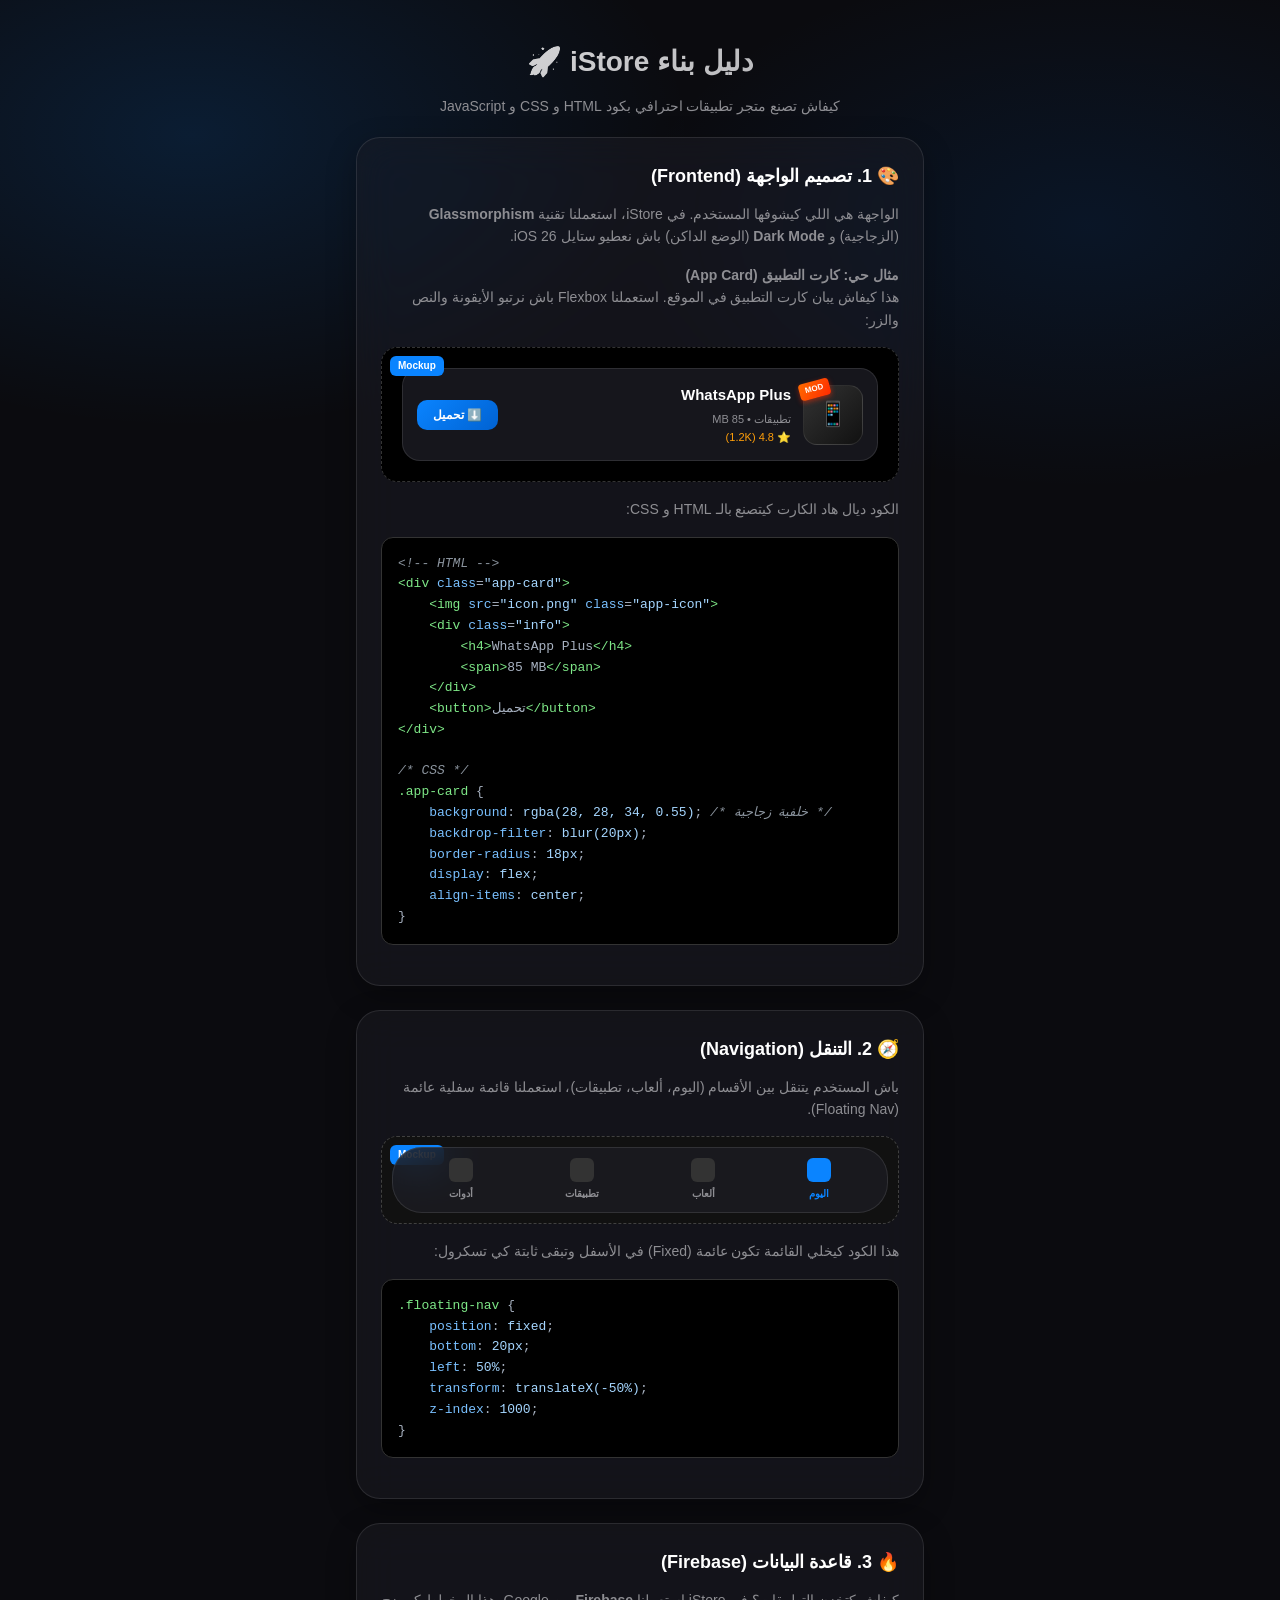
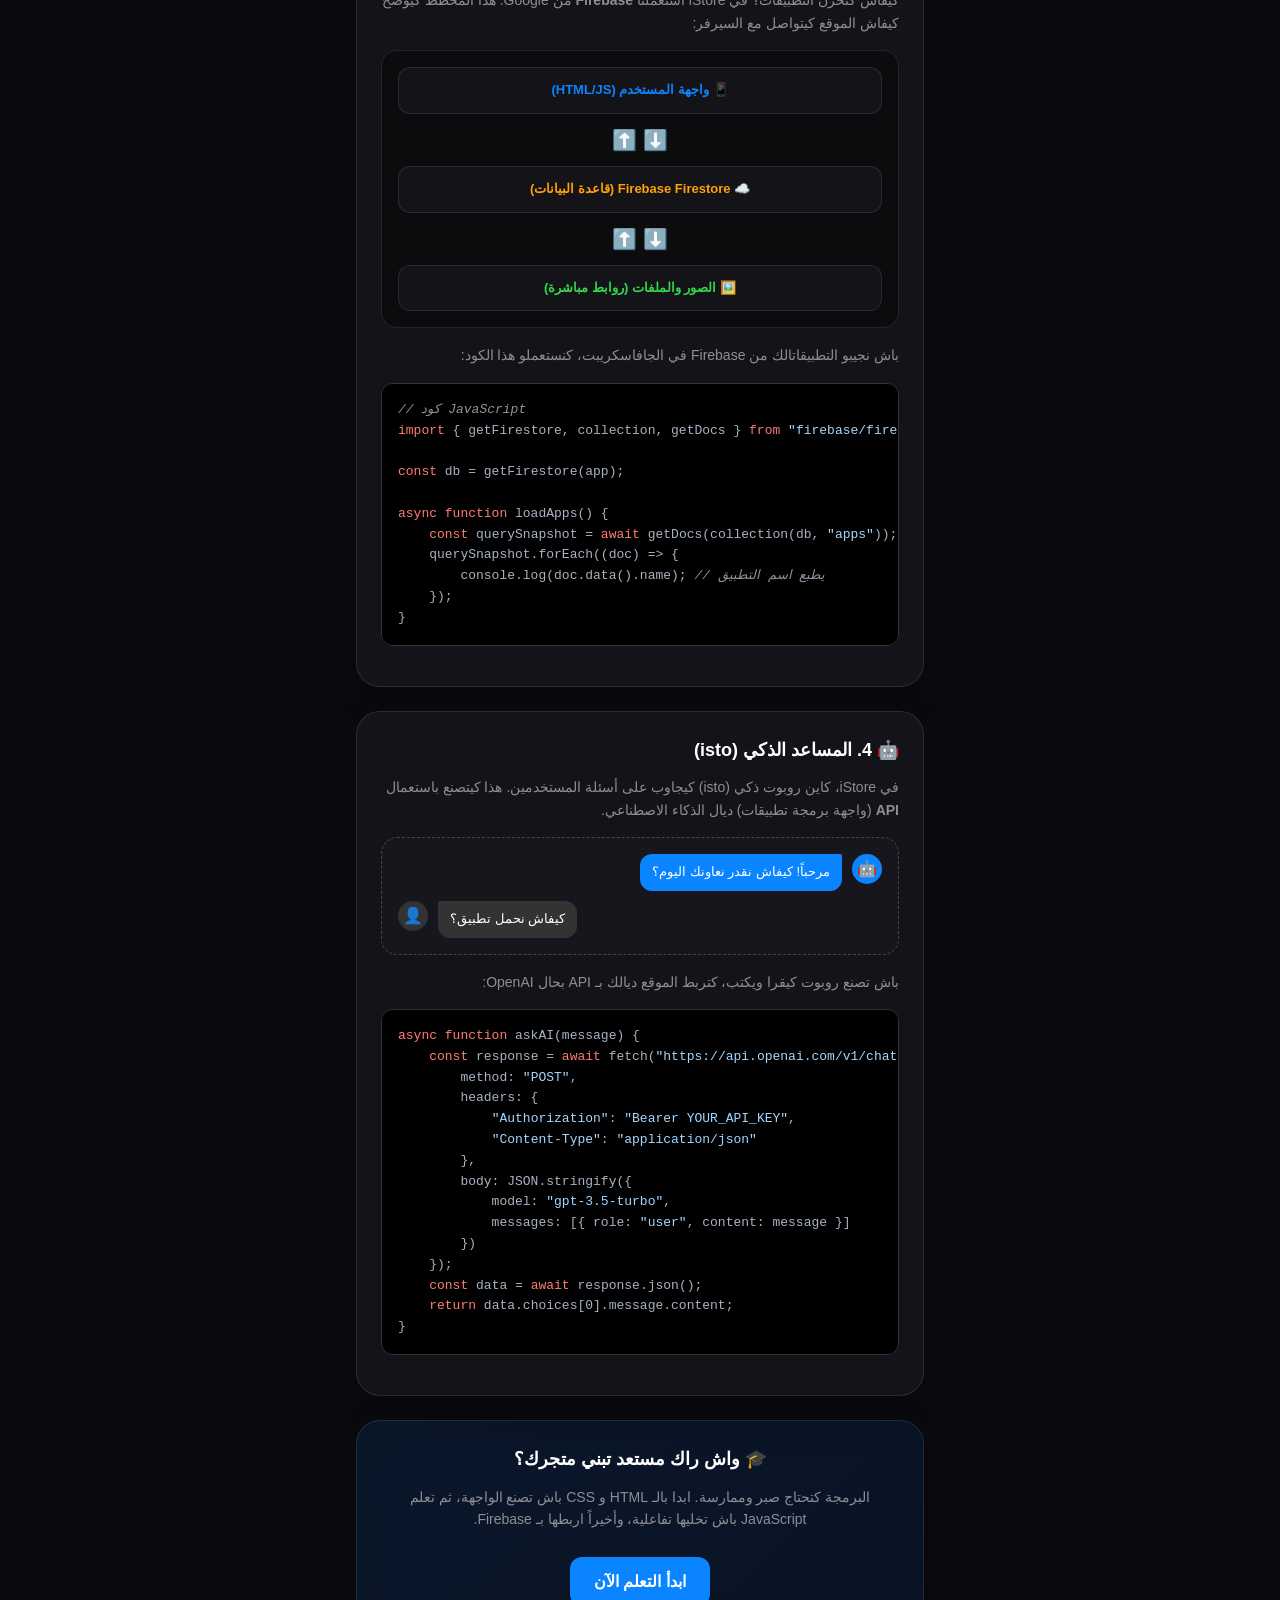
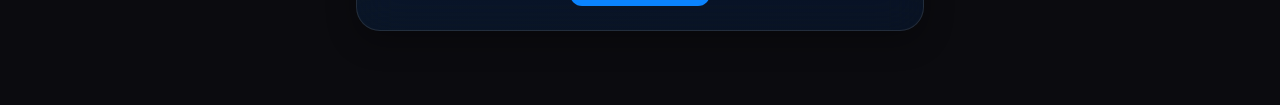
==== commit 7e562362: "Rename learn.html to index.html" ====
--- a/index.html
+++ b/index.html
@@ -3,300 +3,428 @@
 <head>
 <meta charset="UTF-8" />
 <meta name="viewport" content="width=device-width, initial-scale=1.0, maximum-scale=1.0, user-scalable=no, viewport-fit=cover" />
-<meta name="theme-color" content="#0a0a0a" />
-<title>Djezzy Smart Hub</title>
+<meta name="theme-color" content="#0b0b0f" />
+<title>دليل بناء متجر iStore</title>
 <style>
-    * { box-sizing: border-box; margin: 0; padding: 0; user-select: none; -webkit-user-select: none; }
-    body, html {
-        width: 100%; height: 100%; overflow-y: auto; overflow-x: hidden;
-        font-family: -apple-system, BlinkMacSystemFont, "Segoe UI", Roboto, Helvetica, Arial, sans-serif;
-        background-color: #000000; color: #ffffff;
+    /* ==========================================
+       🎨 نظام الألوان وستايل iStore (Zجاجي وداكن)
+       ========================================== */
+    :root {
+        --bg-color: #0b0b0f;
+        --card-bg: rgba(28, 28, 34, 0.55);
+        --border-color: rgba(255, 255, 255, 0.1);
+        --text-color: #ffffff;
+        --subtext-color: #8e8e93;
+        --accent: #0a84ff;
+        --accent2: #0062d2;
+        --danger: #ff453a;
+        --success: #32d74b;
+        --warning: #ff9f0a;
+        --font-family: -apple-system, BlinkMacSystemFont, 'Inter', 'Cairo', sans-serif;
+    }
+
+    * {
+        box-sizing: border-box;
+        margin: 0;
+        padding: 0;
         -webkit-tap-highlight-color: transparent;
     }
 
-    /* خلفية ديناميكية */
-    body::before {
-        content: ''; position: fixed; inset: 0;
-        background: radial-gradient(circle at 10% 20%, rgba(227, 6, 19, 0.15) 0%, transparent 40%),
-                    radial-gradient(circle at 90% 80%, rgba(0, 122, 255, 0.1) 0%, transparent 40%);
-        z-index: -1; pointer-events: none;
-    }
-
-    #app {
-        display: flex; flex-direction: column;
-        padding: 20px; padding-top: 50px; padding-bottom: 40px;
-        max-width: 500px; margin: 0 auto; min-height: 100vh;
-    }
-
-    /* الترويسة */
-    header { text-align: center; margin-bottom: 25px; }
-    .logo {
-        width: 80px; height: 80px; border-radius: 24px;
-        background: linear-gradient(135deg, #e30613, #8b0000);
-        display: flex; align-items: center; justify-content: center;
-        margin: 0 auto 15px; box-shadow: 0 10px 30px rgba(227, 6, 19, 0.3);
-    }
-    .logo svg { width: 45px; height: 45px; fill: white; }
-    h1 { font-size: 24px; font-weight: 800; margin-bottom: 5px; letter-spacing: -0.5px; }
-    p.sub { font-size: 13px; color: #888; }
-
-    /* صندوق الإدخال (اللصق) */
-    .input-card {
-        background: rgba(28, 28, 30, 0.8);
-        border: 1px solid rgba(255, 255, 255, 0.1);
-        border-radius: 20px; padding: 20px;
-        backdrop-filter: blur(20px); -webkit-backdrop-filter: blur(20px);
-        margin-bottom: 25px;
-        box-shadow: 0 10px 40px rgba(0,0,0,0.5);
-    }
-    textarea {
-        width: 100%; height: 90px; background: #000;
-        border: 1px solid #333; border-radius: 12px;
-        color: #fff; padding: 12px; font-size: 14px;
-        resize: none; outline: none; margin-bottom: 15px;
-        font-family: monospace; direction: ltr; text-align: left;
-    }
-    textarea:focus { border-color: #e30613; }
-
-    .btn-group { display: flex; gap: 10px; }
-    .btn {
-        flex: 1; padding: 14px; border-radius: 12px;
-        font-size: 15px; font-weight: 700; cursor: pointer;
-        display: flex; align-items: center; justify-content: center; gap: 8px;
-        transition: all 0.2s;
-    }
-    .btn-paste { background: #e30613; color: white; box-shadow: 0 4px 15px rgba(227,6,19,0.4); }
-    .btn-paste:active { transform: scale(0.96); }
-    .btn-clear { background: #333; color: white; flex: 0.4; }
+    body {
+        background-color: var(--bg-color);
+        background-image: 
+            radial-gradient(ellipse 60% 50% at 15% 15%, rgba(10,132,255,0.15) 0%, transparent 65%),
+            radial-gradient(ellipse 55% 45% at 85% 25%, rgba(0,98,210,0.12) 0%, transparent 65%);
+        background-attachment: fixed;
+        color: var(--text-color);
+        font-family: var(--font-family);
+        line-height: 1.6;
+        padding-bottom: 50px;
+    }
+
+    /* ====== الترويسة ====== */
+    header {
+        text-align: center;
+        padding: 40px 20px 20px;
+    }
+    header h1 {
+        font-size: 28px;
+        font-weight: 900;
+        background: linear-gradient(135deg, #fff, #8e8e93);
+        -webkit-background-clip: text;
+        -webkit-text-fill-color: transparent;
+        margin-bottom: 10px;
+    }
+    header p {
+        color: var(--subtext-color);
+        font-size: 14px;
+    }
+
+    /* ====== الحاوية ====== */
+    .container {
+        max-width: 600px;
+        margin: 0 auto;
+        padding: 0 16px;
+    }
+
+    /* ====== بطاقات الشرح (Glassmorphism) ====== */
+    .lesson-card {
+        background: var(--card-bg);
+        backdrop-filter: blur(20px) saturate(180%);
+        -webkit-backdrop-filter: blur(20px) saturate(180%);
+        border: 1px solid var(--border-color);
+        border-radius: 24px;
+        padding: 24px;
+        margin-bottom: 24px;
+        box-shadow: 0 10px 30px rgba(0,0,0,0.3);
+    }
+
+    .lesson-card h2 {
+        font-size: 18px;
+        font-weight: 800;
+        margin-bottom: 12px;
+        display: flex;
+        align-items: center;
+        gap: 8px;
+    }
+
+    .lesson-card p {
+        font-size: 14px;
+        color: var(--subtext-color);
+        margin-bottom: 16px;
+    }
+
+    /* ====== الصور التوضيحية (Mockups) ====== */
+    .mockup-area {
+        background: #000;
+        border-radius: 16px;
+        padding: 20px;
+        margin: 16px 0;
+        border: 1px dashed rgba(255,255,255,0.2);
+        position: relative;
+        overflow: hidden;
+    }
+    .mockup-label {
+        position: absolute;
+        top: 8px;
+        left: 8px;
+        background: var(--accent);
+        color: #fff;
+        font-size: 10px;
+        padding: 2px 8px;
+        border-radius: 6px;
+        font-weight: bold;
+    }
+
+    /* كارت التطبيق (نفس الستايل اللي في الكود) */
+    .app-card-pro {
+        background: #16161c;
+        border: 1px solid var(--border-color);
+        border-radius: 18px;
+        padding: 14px;
+        display: flex;
+        gap: 12px;
+        align-items: center;
+    }
+    .app-icon-img {
+        width: 60px;
+        height: 60px;
+        border-radius: 14px;
+        background: linear-gradient(135deg, #333, #111);
+        display: flex;
+        align-items: center;
+        justify-content: center;
+        font-size: 24px;
+        border: 1px solid rgba(255,255,255,0.1);
+        position: relative;
+    }
+    .app-card-info {
+        flex: 1;
+    }
+    .app-card-info h4 {
+        font-size: 15px;
+        font-weight: 800;
+        margin-bottom: 4px;
+    }
+    .app-card-info span {
+        font-size: 11px;
+        color: var(--subtext-color);
+        display: block;
+    }
+    .download-btn {
+        background: linear-gradient(135deg, var(--accent), var(--accent2));
+        color: white;
+        border: none;
+        padding: 8px 16px;
+        border-radius: 10px;
+        font-weight: bold;
+        font-size: 12px;
+        display: flex;
+        align-items: center;
+        gap: 4px;
+    }
     
-    /* لوحة النتائج */
-    #results-dashboard { display: none; animation: slideUp 0.4s ease; }
-    @keyframes slideUp { from { opacity: 0; transform: translateY(20px); } to { opacity: 1; transform: translateY(0); } }
-
-    .section-title {
-        font-size: 14px; color: #888; margin-bottom: 12px;
-        text-transform: uppercase; letter-spacing: 1px; font-weight: 600;
-    }
-
-    /* بطاقة الرصيد */
-    .credit-card {
-        background: linear-gradient(135deg, #1c1c1e, #0a0a0a);
-        border: 1px solid #333; border-radius: 20px;
-        padding: 25px 20px; text-align: center;
-        margin-bottom: 20px; position: relative; overflow: hidden;
-    }
-    .credit-card::before {
-        content: ''; position: absolute; top: 0; right: 0; width: 100%; height: 4px;
-        background: linear-gradient(90deg, #e30613, #ff4d4d);
-    }
-    .credit-label { font-size: 14px; color: #aaa; margin-bottom: 8px; }
-    .credit-amount { font-size: 48px; font-weight: 900; color: #fff; }
-    .credit-currency { font-size: 20px; color: #aaa; font-weight: 500; }
-
-    /* بطاقات الإنترنت */
-    .data-card {
-        background: rgba(28, 28, 30, 0.9);
-        border: 1px solid rgba(255, 255, 255, 0.08);
-        border-radius: 18px; padding: 18px;
-        margin-bottom: 12px; backdrop-filter: blur(10px);
-    }
-    .data-header { display: flex; justify-content: space-between; align-items: center; margin-bottom: 12px; }
-    .data-title { font-size: 15px; font-weight: 700; display: flex; align-items: center; gap: 8px; }
-    .data-title svg { width: 18px; height: 18px; fill: #007aff; }
-    .data-date { font-size: 12px; color: #888; background: #222; padding: 4px 10px; border-radius: 20px; }
-    .data-amount { font-size: 28px; font-weight: 800; color: #fff; margin-bottom: 8px; }
-    .data-amount span { font-size: 14px; color: #888; font-weight: 400; }
-    
-    /* شريط التقدم */
-    .progress-bg { width: 100%; height: 8px; background: #000; border-radius: 10px; overflow: hidden; }
-    .progress-fill { height: 100%; border-radius: 10px; transition: width 1s ease-out; }
-    .fill-blue { background: linear-gradient(90deg, #007aff, #5ac8fa); }
-    .fill-green { background: linear-gradient(90deg, #34c759, #28cd41); }
-    .fill-orange { background: linear-gradient(90deg, #ff9500, #ffcc00); }
-
-    /* إشعار */
-    #toast {
-        position: fixed; bottom: 30px; left: 50%; transform: translateX(-50%) translateY(20px);
-        background: #333; color: white; padding: 12px 24px; border-radius: 30px;
-        font-size: 14px; font-weight: 600; opacity: 0; transition: all 0.3s;
-        z-index: 100; box-shadow: 0 10px 30px rgba(0,0,0,0.5);
-    }
-    #toast.show { opacity: 1; transform: translateX(-50%) translateY(0); }
+    /* شارة MOD */
+    .badge-mod {
+        position: absolute;
+        top: -5px;
+        left: -5px;
+        background: linear-gradient(135deg, #ff6b00, #ff2a00);
+        color: white;
+        font-size: 8px;
+        font-weight: 900;
+        padding: 2px 6px;
+        border-radius: 4px;
+        transform: rotate(-15deg);
+        box-shadow: 0 2px 5px rgba(255,42,0,0.5);
+    }
+
+    /* ====== الأكواد البرمجية ====== */
+    pre {
+        background: #000;
+        border: 1px solid #333;
+        border-radius: 12px;
+        padding: 16px;
+        overflow-x: auto;
+        direction: ltr;
+        text-align: left;
+        font-family: 'Courier New', monospace;
+        font-size: 13px;
+        color: #a8b2c1;
+        margin-bottom: 16px;
+    }
+    .code-keyword { color: #ff7b72; }
+    .code-string { color: #a5d6ff; }
+    .code-comment { color: #8b949e; font-style: italic; }
+    .code-tag { color: #7ee787; }
+    .code-attr { color: #79c0ff; }
+
+    /* ====== القائمة السفلية (Mockup) ====== */
+    .mockup-nav {
+        background: rgba(28, 28, 34, 0.8);
+        backdrop-filter: blur(20px);
+        border: 1px solid var(--border-color);
+        border-radius: 30px;
+        display: flex;
+        justify-content: space-around;
+        padding: 10px;
+        width: 100%;
+    }
+    .mockup-nav-item {
+        display: flex;
+        flex-direction: column;
+        align-items: center;
+        gap: 4px;
+        color: var(--subtext-color);
+        font-size: 10px;
+        font-weight: bold;
+    }
+    .mockup-nav-item.active {
+        color: var(--accent);
+    }
+    .mockup-nav-icon {
+        width: 24px;
+        height: 24px;
+        background: #333;
+        border-radius: 6px;
+    }
+    .mockup-nav-item.active .mockup-nav-icon {
+        background: var(--accent);
+    }
+
+    /* ====== المخططات (Firebase) ====== */
+    .diagram {
+        display: flex;
+        flex-direction: column;
+        align-items: center;
+        gap: 10px;
+        padding: 16px;
+        background: rgba(0,0,0,0.4);
+        border-radius: 16px;
+        border: 1px solid var(--border-color);
+    }
+    .diagram-box {
+        background: var(--card-bg);
+        border: 1px solid var(--border-color);
+        padding: 12px 20px;
+        border-radius: 12px;
+        font-weight: bold;
+        font-size: 13px;
+        text-align: center;
+        width: 100%;
+    }
+    .diagram-arrow {
+        color: var(--subtext-color);
+        font-size: 20px;
+    }
+
 </style>
 </head>
 <body>
 
-<div id="app">
-    <header>
-        <div class="logo">
-            <svg viewBox="0 0 24 24"><path d="M12 2C6.48 2 2 6.48 2 12s4.48 10 10 10 10-4.48 10-10S17.52 2 12 2zm-2 15l-5-5 1.41-1.41L10 14.17l7.59-7.59L19 8l-9 9z"/></svg>
+<header>
+    <h1>دليل بناء iStore 🚀</h1>
+    <p>كيفاش تصنع متجر تطبيقات احترافي بكود HTML و CSS و JavaScript</p>
+</header>
+
+<div class="container">
+
+    <!-- الدرس 1: الواجهة الأمامية -->
+    <div class="lesson-card">
+        <h2>🎨 1. تصميم الواجهة (Frontend)</h2>
+        <p>الواجهة هي اللي كيشوفها المستخدم. في iStore، استعملنا تقنية <b>Glassmorphism</b> (الزجاجية) و <b>Dark Mode</b> (الوضع الداكن) باش نعطيو ستايل iOS 26.</p>
+        
+        <p><b>مثال حي: كارت التطبيق (App Card)</b><br>هذا كيفاش يبان كارت التطبيق في الموقع. استعملنا Flexbox باش نرتبو الأيقونة والنص والزر:</p>
+        
+        <!-- صورة توضيحية حية -->
+        <div class="mockup-area">
+            <span class="mockup-label">Mockup</span>
+            <div class="app-card-pro">
+                <div class="app-icon-img">
+                    <span class="badge-mod">MOD</span>
+                    📱
+                </div>
+                <div class="app-card-info">
+                    <h4>WhatsApp Plus</h4>
+                    <span>تطبيقات • 85 MB</span>
+                    <span style="color: var(--warning);">⭐ 4.8 (1.2K)</span>
+                </div>
+                <button class="download-btn">
+                    ⬇️ تحميل
+                </button>
+            </div>
         </div>
-        <h1>Djezzy Smart Hub</h1>
-        <p class="sub">قراءة ذكية لبيانات الرصيد</p>
-    </header>
-
-    <!-- صندوق الإدخال -->
-    <div class="input-card">
-        <p style="font-size: 13px; color: #aaa; margin-bottom: 12px; line-height: 1.5;">
-            اطلب الكود <b style="color: #fff;">*710#</b>، انسخ الرسالة الناتجة، والصقها هنا لتحليلها:
-        </p>
-        <textarea id="ussd-input" placeholder="Crédit 0 DA. Internet: 970.63Mo au 19 oct. 2026 ..."></textarea>
-        <div class="btn-group">
-            <button class="btn btn-paste" onclick="pasteAndParse()">
-                📋 لصق وتحليل
-            </button>
-            <button class="btn btn-clear" onclick="clearInput()">
-                🗑️
-            </button>
+
+        <p>الكود ديال هاد الكارت كيتصنع بالـ HTML و CSS:</p>
+<pre><span class="code-comment">&lt;!-- HTML --&gt;</span>
+<span class="code-tag">&lt;div</span> <span class="code-attr">class</span>=<span class="code-string">"app-card"</span><span class="code-tag">&gt;</span>
+    <span class="code-tag">&lt;img</span> <span class="code-attr">src</span>=<span class="code-string">"icon.png"</span> <span class="code-attr">class</span>=<span class="code-string">"app-icon"</span><span class="code-tag">&gt;</span>
+    <span class="code-tag">&lt;div</span> <span class="code-attr">class</span>=<span class="code-string">"info"</span><span class="code-tag">&gt;</span>
+        <span class="code-tag">&lt;h4&gt;</span>WhatsApp Plus<span class="code-tag">&lt;/h4&gt;</span>
+        <span class="code-tag">&lt;span&gt;</span>85 MB<span class="code-tag">&lt;/span&gt;</span>
+    <span class="code-tag">&lt;/div&gt;</span>
+    <span class="code-tag">&lt;button&gt;</span>تحميل<span class="code-tag">&lt;/button&gt;</span>
+<span class="code-tag">&lt;/div&gt;</span>
+
+<span class="code-comment">/* CSS */</span>
+<span class="code-tag">.app-card</span> {
+    <span class="code-attr">background</span>: <span class="code-string">rgba(28, 28, 34, 0.55)</span>; <span class="code-comment">/* خلفية زجاجية */</span>
+    <span class="code-attr">backdrop-filter</span>: <span class="code-string">blur(20px)</span>;
+    <span class="code-attr">border-radius</span>: <span class="code-string">18px</span>;
+    <span class="code-attr">display</span>: <span class="code-string">flex</span>;
+    <span class="code-attr">align-items</span>: <span class="code-string">center</span>;
+}</pre>
+    </div>
+
+    <!-- الدرس 2: القائمة السفلية -->
+    <div class="lesson-card">
+        <h2>🧭 2. التنقل (Navigation)</h2>
+        <p>باش المستخدم يتنقل بين الأقسام (اليوم، ألعاب، تطبيقات)، استعملنا قائمة سفلية عائمة (Floating Nav).</p>
+        
+        <div class="mockup-area" style="padding: 10px; background: #111;">
+            <span class="mockup-label">Mockup</span>
+            <div class="mockup-nav">
+                <div class="mockup-nav-item active">
+                    <div class="mockup-nav-icon"></div>
+                    <span>اليوم</span>
+                </div>
+                <div class="mockup-nav-item">
+                    <div class="mockup-nav-icon"></div>
+                    <span>ألعاب</span>
+                </div>
+                <div class="mockup-nav-item">
+                    <div class="mockup-nav-icon"></div>
+                    <span>تطبيقات</span>
+                </div>
+                <div class="mockup-nav-item">
+                    <div class="mockup-nav-icon"></div>
+                    <span>أدوات</span>
+                </div>
+            </div>
         </div>
+        <p>هذا الكود كيخلي القائمة تكون عائمة (Fixed) في الأسفل وتبقى ثابتة كي تسكرول:</p>
+<pre><span class="code-tag">.floating-nav</span> {
+    <span class="code-attr">position</span>: <span class="code-string">fixed</span>;
+    <span class="code-attr">bottom</span>: <span class="code-string">20px</span>;
+    <span class="code-attr">left</span>: <span class="code-string">50%</span>;
+    <span class="code-attr">transform</span>: <span class="code-string">translateX(-50%)</span>;
+    <span class="code-attr">z-index</span>: <span class="code-string">1000</span>;
+}</pre>
     </div>
 
-    <!-- لوحة النتائج -->
-    <div id="results-dashboard">
-        <div class="section-title">الرصيد المتبقي</div>
-        
-        <div class="credit-card">
-            <div class="credit-label">الرصيد الحالي</div>
-            <div class="credit-amount"><span id="out-credit">0</span> <span class="credit-currency">دج</span></div>
+    <!-- الدرس 3: قاعدة البيانات (Firebase) -->
+    <div class="lesson-card">
+        <h2>🔥 3. قاعدة البيانات (Firebase)</h2>
+        <p>كيفاش كتخزن التطبيقات؟ في iStore استعملنا <b>Firebase</b> من Google. هذا المخطط كيوضح كيفاش الموقع كيتواصل مع السيرفر:</p>
+        
+        <div class="diagram">
+            <div class="diagram-box" style="color: var(--accent);">📱 واجهة المستخدم (HTML/JS)</div>
+            <div class="diagram-arrow">⬇️ ⬆️</div>
+            <div class="diagram-box" style="color: var(--warning);">☁️ Firebase Firestore (قاعدة البيانات)</div>
+            <div class="diagram-arrow">⬇️ ⬆️</div>
+            <div class="diagram-box" style="color: var(--success);">🖼️ الصور والملفات (روابط مباشرة)</div>
         </div>
 
-        <div class="section-title">عروض الإنترنت</div>
-        <div id="data-container">
-            <!-- سيتم ملؤها ديناميكياً بالجافاسكريبت -->
+        <p style="margin-top: 16px;">باش نجيبو التطبيقاتالك من Firebase في الجافاسكريبت، كنستعملو هذا الكود:</p>
+<pre><span class="code-comment">// كود JavaScript</span>
+<span class="code-keyword">import</span> { getFirestore, collection, getDocs } <span class="code-keyword">from</span> <span class="code-string">"firebase/firestore"</span>;
+
+<span class="code-keyword">const</span> db = getFirestore(app);
+
+<span class="code-keyword">async function</span> loadApps() {
+    <span class="code-keyword">const</span> querySnapshot = <span class="code-keyword">await</span> getDocs(collection(db, <span class="code-string">"apps"</span>));
+    querySnapshot.forEach((doc) => {
+        console.log(doc.data().name); <span class="code-comment">// يطبع اسم التطبيق</span>
+    });
+}</pre>
+    </div>
+
+    <!-- الدرس 4: الذكاء الاصطناعي -->
+    <div class="lesson-card">
+        <h2>🤖 4. المساعد الذكي (isto)</h2>
+        <p>في iStore، كاين روبوت ذكي (isto) كيجاوب على أسئلة المستخدمين. هذا كيتصنع باستعمال <b>API</b> (واجهة برمجة تطبيقات) ديال الذكاء الاصطناعي.</p>
+        
+        <div class="mockup-area" style="background: #16161c; padding: 16px;">
+            <div style="display: flex; gap: 10px; margin-bottom: 10px;">
+                <div style="width: 30px; height: 30px; border-radius: 50%; background: #0a84ff; display: flex; align-items: center; justify-content: center;">🤖</div>
+                <div style="background: #0a84ff; color: white; padding: 8px 12px; border-radius: 12px; border-top-right-radius: 2px; font-size: 13px;">
+                    مرحباً! كيفاش نقدر نعاونك اليوم؟
+                </div>
+            </div>
+            <div style="display: flex; gap: 10px; flex-direction: row-reverse;">
+                <div style="width: 30px; height: 30px; border-radius: 50%; background: #333; display: flex; align-items: center; justify-content: center;">👤</div>
+                <div style="background: #333; color: white; padding: 8px 12px; border-radius: 12px; border-top-left-radius: 2px; font-size: 13px;">
+                    كيفاش نحمل تطبيق؟
+                </div>
+            </div>
         </div>
+        
+        <p>باش تصنع روبوت كيقرا ويكتب، كتربط الموقع ديالك بـ API بحال OpenAI:</p>
+<pre><span class="code-keyword">async function</span> askAI(message) {
+    <span class="code-keyword">const</span> response = <span class="code-keyword">await</span> fetch(<span class="code-string">"https://api.openai.com/v1/chat/completions"</span>, {
+        method: <span class="code-string">"POST"</span>,
+        headers: {
+            <span class="code-string">"Authorization"</span>: <span class="code-string">"Bearer YOUR_API_KEY"</span>,
+            <span class="code-string">"Content-Type"</span>: <span class="code-string">"application/json"</span>
+        },
+        body: JSON.stringify({
+            model: <span class="code-string">"gpt-3.5-turbo"</span>,
+            messages: [{ role: <span class="code-string">"user"</span>, content: message }]
+        })
+    });
+    <span class="code-keyword">const</span> data = <span class="code-keyword">await</span> response.json();
+    <span class="code-keyword">return</span> data.choices[0].message.content;
+}</pre>
     </div>
+
+    <!-- خاتمة -->
+    <div class="lesson-card" style="text-align: center; background: linear-gradient(135deg, rgba(10,132,255,0.1), rgba(0,98,210,0.1));">
+        <h2 style="justify-content: center;">🎓 واش راك مستعد تبني متجرك؟</h2>
+        <p>البرمجة كتحتاج صبر وممارسة. ابدا بالـ HTML و CSS باش تصنع الواجهة، ثم تعلم JavaScript باش تخليها تفاعلية، وأخيراً اربطها بـ Firebase.</p>
+        <a href="#" style="display: inline-block; margin-top: 10px; background: var(--accent); color: white; text-decoration: none; padding: 12px 24px; border-radius: 12px; font-weight: bold;">ابدأ التعلم الآن</a>
+    </div>
+
 </div>
-
-<div id="toast">تم التحليل بنجاح!</div>
-
-<script>
-    // دالة إظهار الإشعارات
-    let toastTimer;
-    function showToast(msg) {
-        const toast = document.getElementById('toast');
-        toast.textContent = msg;
-        toast.classList.add('show');
-        clearTimeout(toastTimer);
-        toastTimer = setTimeout(() => toast.classList.remove('show'), 2500);
-    }
-
-    // تفريغ الحقل
-    function clearInput() {
-        document.getElementById('ussd-input').value = '';
-        document.getElementById('results-dashboard').style.display = 'none';
-    }
-
-    // لصق من الحافظة (Clipboard) وتحليل
-    async function pasteAndParse() {
-        const input = document.getElementById('ussd-input');
-        try {
-            // محاولة القراءة من الحافظة (تدعم المتصفحات الحديثة)
-            if (navigator.clipboard && window.isSecureContext) {
-                const text = await navigator.clipboard.readText();
-                input.value = text;
-            } else {
-                input.focus();
-                document.execCommand('paste');
-            }
-            parseText();
-        } catch (err) {
-            // إذا فشلت القراءة التلقائية، المستخدم يمكنه اللصق يدوياً
-            showToast("الرجاء اللصق يدوياً في الصندوق");
-            input.focus();
-        }
-    }
-
-    // المستمع لحدث اللصق اليدوي (لأجهزة الآيفون)
-    document.getElementById('ussd-input').addEventListener('input', parseText);
-
-    // ==========================================
-    // محرك التحليل (Regex Parser)
-    // ==========================================
-    function parseText() {
-        const text = document.getElementById('ussd-input').value;
-        if (!text || text.trim().length < 5) return;
-
-        const dashboard = document.getElementById('results-dashboard');
-        const outCredit = document.getElementById('out-credit');
-        const dataContainer = document.getElementById('data-container');
-
-        // 1. استخراج الرصيد (Credit)
-        // يبحث عن كلمة Crédit متبوعة برقم ثم DA
-        const creditMatch = text.match(/Crédit\s*([\d.,]+)\s*DA/i);
-        outCredit.textContent = creditMatch ? creditMatch[1] : '0';
-
-        // 2. استخراج عروض الإنترنت (Data)
-        dataContainer.innerHTML = '';
-        let foundData = false;
-
-        // Regex لالتقاط: Internet: 970.63Mo au 19 oct. 2026
-        // ملاحظة: النص قد يحتوي على "Internet:2964.34 Mo." (بدون مسافة)
-        const internetRegex = /Internet\s*:\s*([\d.,]+)\s*Mo\.?\s*au\s*([^I]+?)(?=\s*Internet|\s*Bonus|$)/gi;
-        let match;
-
-        while ((match = internetRegex.exec(text)) !== null) {
-            foundData = true;
-            const amount = match[1];
-            const date = match[2].trim();
-            // افتراض حد أقصى للعرض (مثلاً 5 جيجا) لرسم شريط التقدم
-            const maxCap = 5000; 
-            const percentage = Math.min((parseFloat(amount) / maxCap) * 100, 100);
-            
-            const card = document.createElement('div');
-            card.className = 'data-card';
-            card.innerHTML = `
-                <div class="data-header">
-                    <div class="data-title">
-                        <svg viewBox="0 0 24 24"><path d="M12 2L2 7l10 5 10-5-10-5z"/><path d="M2 17l10 5 10-5"/><path d="M2 12l10 5 10-5"/></svg>
-                        إنترنت أساسي
-                    </div>
-                    <div class="data-date">حتى ${date}</div>
-                </div>
-                <div class="data-amount">${amount} <span>ميجا</span></div>
-                <div class="progress-bg"><div class="progress-fill fill-blue" style="width: 0%"></div></div>
-            `;
-            dataContainer.appendChild(card);
-            // أنيميشن شريط التقدم
-            setTimeout(() => card.querySelector('.progress-fill').style.width = percentage + '%', 100);
-        }
-
-        // Regex لالتقاط البونص: Bonus Data: 500Mo au 241026
-        const bonusRegex = /Bonus\s*Data\s*:\s*([\d.,]+)\s*Mo\.?\s*au\s*([^I]+?)(?=\s*Internet|\s*Bonus|$)/gi;
-        while ((match = bonusRegex.exec(text)) !== null) {
-            foundData = true;
-            const amount = match[1];
-            const date = match[2].trim();
-            const maxCap = 1000;
-            const percentage = Math.min((parseFloat(amount) / maxCap) * 100, 100);
-
-            const card = document.createElement('div');
-            card.className = 'data-card';
-            card.innerHTML = `
-                <div class="data-header">
-                    <div class="data-title">
-                        <svg viewBox="0 0 24 24" style="fill: #ff9500;"><path d="M20 6h-2.18c.11-.31.18-.65.18-1a2.996 2.996 0 0 0-5.5-1.65l-.5.67-.5-.68C10.96 2.54 10.05 2 9 2 7.34 2 6 3.34 6 5c0 .35.07.69.18 1H4c-1.11 0-1.99.89-1.99 2L2 19c0 1.11.89 2 2 2h16c1.11 0 2-.89 2-2V8c0-1.11-.89-2-2-2zm-5-2c.55 0 1 .45 1 1s-.45 1-1 1-1-.45-1-1 .45-1 1-1zM9 4c.55 0 1 .45 1 1s-.45 1-1 1-1-.45-1-1 .45-1 1-1zm11 15H4v-2h16v2zm0-5H4V8h5.08L7 10.83 8.62 12 11 8.76l1-1.36 1 1.36L15.38 12 17 10.83 14.92 8H20v6z"/></svg>
-                        بونص إضافي
-                    </div>
-                    <div class="data-date">حتى ${date}</div>
-                </div>
-                <div class="data-amount">${amount} <span>ميجا</span></div>
-                <div class="progress-bg"><div class="progress-fill fill-orange" style="width: 0%"></div></div>
-            `;
-            dataContainer.appendChild(card);
-            setTimeout(() => card.querySelector('.progress-fill').style.width = percentage + '%', 100);
-        }
-
-        if (!foundData && !creditMatch) {
-            showToast("لم يتم التعرف على التنسيق، تأكد من نسخ النص كاملاً");
-            dashboard.style.display = 'none';
-            return;
-        }
-
-        // إظهار اللوحة
-        dashboard.style.display = 'block';
-        showToast("تم تحليل الرصيد بنجاح! 🎉");
-    }
-</script>
 
 </body>
 </html>
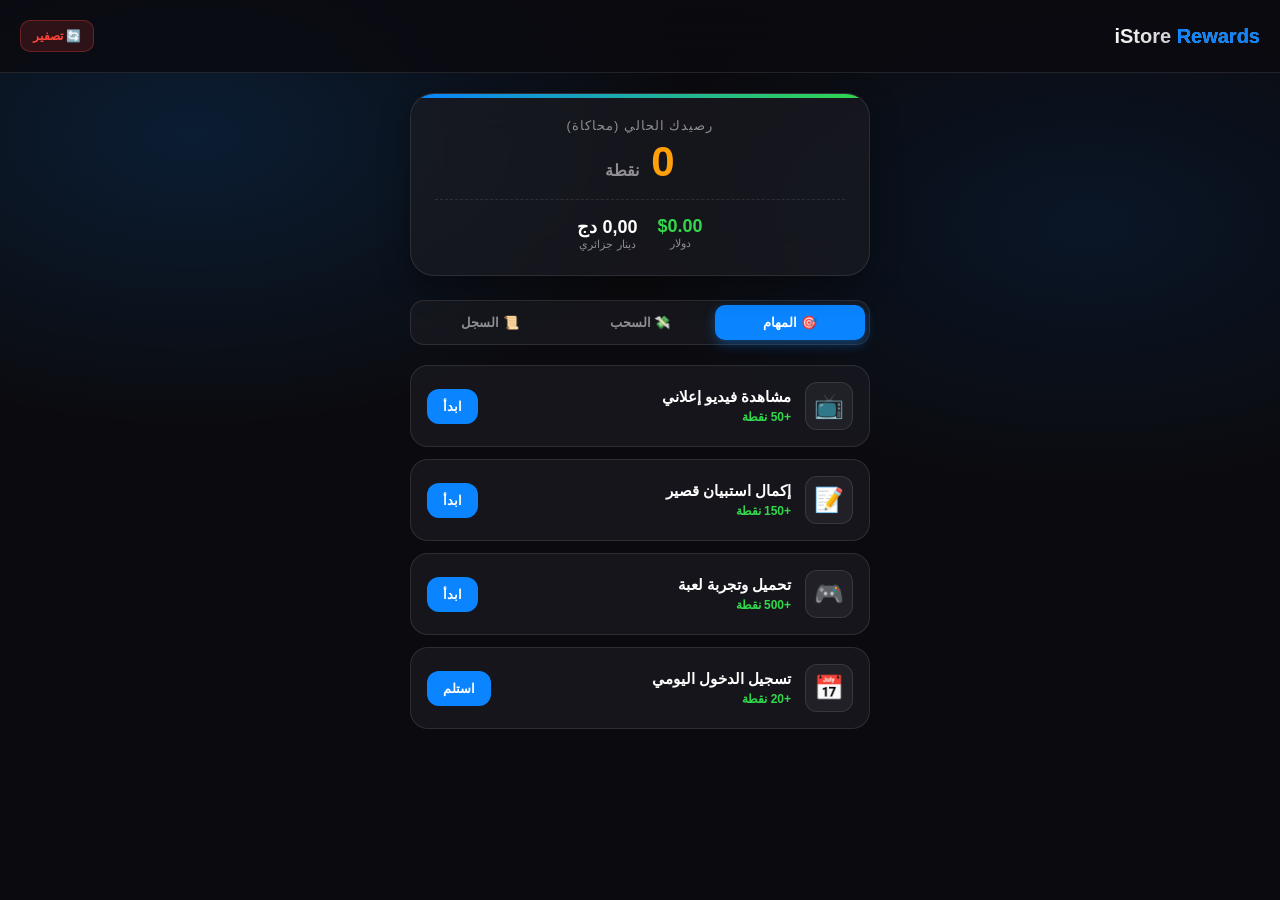
==== commit 9c88dbd9: "Update index.html" ====
--- a/index.html
+++ b/index.html
@@ -4,427 +4,520 @@
 <meta charset="UTF-8" />
 <meta name="viewport" content="width=device-width, initial-scale=1.0, maximum-scale=1.0, user-scalable=no, viewport-fit=cover" />
 <meta name="theme-color" content="#0b0b0f" />
-<title>دليل بناء متجر iStore</title>
+<title>محاكاة موقع الربح - iStore Rewards</title>
 <style>
-    /* ==========================================
-       🎨 نظام الألوان وستايل iStore (Zجاجي وداكن)
-       ========================================== */
     :root {
-        --bg-color: #0b0b0f;
-        --card-bg: rgba(28, 28, 34, 0.55);
-        --border-color: rgba(255, 255, 255, 0.1);
-        --text-color: #ffffff;
-        --subtext-color: #8e8e93;
+        --bg: #0b0b0f;
+        --glass: rgba(28, 28, 34, 0.65);
+        --glass-border: rgba(255, 255, 255, 0.1);
+        --text: #ffffff;
+        --subtext: #8e8e93;
         --accent: #0a84ff;
         --accent2: #0062d2;
-        --danger: #ff453a;
         --success: #32d74b;
         --warning: #ff9f0a;
-        --font-family: -apple-system, BlinkMacSystemFont, 'Inter', 'Cairo', sans-serif;
-    }
-
-    * {
-        box-sizing: border-box;
-        margin: 0;
-        padding: 0;
-        -webkit-tap-highlight-color: transparent;
-    }
-
+        --danger: #ff453a;
+        --font: -apple-system, BlinkMacSystemFont, 'Segoe UI', Roboto, Helvetica, Arial, sans-serif;
+    }
+
+    * { box-sizing: border-box; margin: 0; padding: 0; -webkit-tap-highlight-color: transparent; }
+    
     body {
-        background-color: var(--bg-color);
+        background-color: var(--bg);
         background-image: 
             radial-gradient(ellipse 60% 50% at 15% 15%, rgba(10,132,255,0.15) 0%, transparent 65%),
             radial-gradient(ellipse 55% 45% at 85% 25%, rgba(0,98,210,0.12) 0%, transparent 65%);
         background-attachment: fixed;
-        color: var(--text-color);
-        font-family: var(--font-family);
-        line-height: 1.6;
-        padding-bottom: 50px;
+        color: var(--text);
+        font-family: var(--font);
+        padding-bottom: 80px;
+        overflow-x: hidden;
     }
 
     /* ====== الترويسة ====== */
-    header {
-        text-align: center;
-        padding: 40px 20px 20px;
-    }
-    header h1 {
-        font-size: 28px;
-        font-weight: 900;
-        background: linear-gradient(135deg, #fff, #8e8e93);
-        -webkit-background-clip: text;
-        -webkit-text-fill-color: transparent;
-        margin-bottom: 10px;
-    }
-    header p {
-        color: var(--subtext-color);
-        font-size: 14px;
-    }
-
-    /* ====== الحاوية ====== */
-    .container {
-        max-width: 600px;
-        margin: 0 auto;
-        padding: 0 16px;
-    }
-
-    /* ====== بطاقات الشرح (Glassmorphism) ====== */
-    .lesson-card {
-        background: var(--card-bg);
-        backdrop-filter: blur(20px) saturate(180%);
-        -webkit-backdrop-filter: blur(20px) saturate(180%);
-        border: 1px solid var(--border-color);
+    .header {
+        display: flex; justify-content: space-between; align-items: center;
+        padding: 20px;
+        background: rgba(11, 11, 15, 0.8);
+        backdrop-filter: blur(20px);
+        position: sticky; top: 0; z-index: 100;
+        border-bottom: 1px solid var(--glass-border);
+    }
+    .logo { font-size: 20px; font-weight: 900; background: linear-gradient(135deg, #fff, #8e8e93); -webkit-background-clip: text; -webkit-text-fill-color: transparent; }
+    .logo span { color: var(--accent); -webkit-text-fill-color: var(--accent); }
+    .reset-btn { background: rgba(255,69,58,0.15); color: var(--danger); border: 1px solid rgba(255,69,58,0.3); padding: 8px 12px; border-radius: 10px; font-weight: bold; font-size: 12px; cursor: pointer; }
+
+    /* ====== لوحة التحكم ====== */
+    .container { padding: 20px; max-width: 500px; margin: 0 auto; }
+    
+    .balance-card {
+        background: var(--glass);
+        backdrop-filter: blur(20px);
+        border: 1px solid var(--glass-border);
         border-radius: 24px;
         padding: 24px;
+        text-align: center;
         margin-bottom: 24px;
-        box-shadow: 0 10px 30px rgba(0,0,0,0.3);
-    }
-
-    .lesson-card h2 {
-        font-size: 18px;
-        font-weight: 800;
-        margin-bottom: 12px;
-        display: flex;
-        align-items: center;
-        gap: 8px;
-    }
-
-    .lesson-card p {
-        font-size: 14px;
-        color: var(--subtext-color);
-        margin-bottom: 16px;
-    }
-
-    /* ====== الصور التوضيحية (Mockups) ====== */
-    .mockup-area {
-        background: #000;
-        border-radius: 16px;
-        padding: 20px;
-        margin: 16px 0;
-        border: 1px dashed rgba(255,255,255,0.2);
+        box-shadow: 0 10px 30px rgba(0,0,0,0.4);
         position: relative;
         overflow: hidden;
     }
-    .mockup-label {
-        position: absolute;
-        top: 8px;
-        left: 8px;
-        background: var(--accent);
-        color: #fff;
-        font-size: 10px;
-        padding: 2px 8px;
-        border-radius: 6px;
-        font-weight: bold;
-    }
-
-    /* كارت التطبيق (نفس الستايل اللي في الكود) */
-    .app-card-pro {
-        background: #16161c;
-        border: 1px solid var(--border-color);
-        border-radius: 18px;
-        padding: 14px;
-        display: flex;
-        gap: 12px;
-        align-items: center;
-    }
-    .app-icon-img {
-        width: 60px;
-        height: 60px;
-        border-radius: 14px;
-        background: linear-gradient(135deg, #333, #111);
-        display: flex;
-        align-items: center;
-        justify-content: center;
-        font-size: 24px;
-        border: 1px solid rgba(255,255,255,0.1);
-        position: relative;
-    }
-    .app-card-info {
-        flex: 1;
-    }
-    .app-card-info h4 {
-        font-size: 15px;
-        font-weight: 800;
-        margin-bottom: 4px;
-    }
-    .app-card-info span {
-        font-size: 11px;
-        color: var(--subtext-color);
-        display: block;
-    }
-    .download-btn {
-        background: linear-gradient(135deg, var(--accent), var(--accent2));
-        color: white;
-        border: none;
-        padding: 8px 16px;
-        border-radius: 10px;
-        font-weight: bold;
-        font-size: 12px;
-        display: flex;
-        align-items: center;
-        gap: 4px;
-    }
+    .balance-card::before {
+        content: ''; position: absolute; top: 0; left: 0; width: 100%; height: 4px;
+        background: linear-gradient(90deg, var(--accent), var(--success));
+    }
+    .balance-label { font-size: 13px; color: var(--subtext); margin-bottom: 8px; text-transform: uppercase; letter-spacing: 1px; }
+    .balance-points { font-size: 42px; font-weight: 900; color: var(--warning); line-height: 1; margin-bottom: 4px; }
+    .balance-points span { font-size: 16px; color: var(--subtext); }
     
-    /* شارة MOD */
-    .badge-mod {
-        position: absolute;
-        top: -5px;
-        left: -5px;
-        background: linear-gradient(135deg, #ff6b00, #ff2a00);
-        color: white;
-        font-size: 8px;
-        font-weight: 900;
-        padding: 2px 6px;
-        border-radius: 4px;
-        transform: rotate(-15deg);
-        box-shadow: 0 2px 5px rgba(255,42,0,0.5);
-    }
-
-    /* ====== الأكواد البرمجية ====== */
-    pre {
-        background: #000;
-        border: 1px solid #333;
-        border-radius: 12px;
-        padding: 16px;
-        overflow-x: auto;
-        direction: ltr;
-        text-align: left;
-        font-family: 'Courier New', monospace;
-        font-size: 13px;
-        color: #a8b2c1;
-        margin-bottom: 16px;
-    }
-    .code-keyword { color: #ff7b72; }
-    .code-string { color: #a5d6ff; }
-    .code-comment { color: #8b949e; font-style: italic; }
-    .code-tag { color: #7ee787; }
-    .code-attr { color: #79c0ff; }
-
-    /* ====== القائمة السفلية (Mockup) ====== */
-    .mockup-nav {
-        background: rgba(28, 28, 34, 0.8);
-        backdrop-filter: blur(20px);
-        border: 1px solid var(--border-color);
-        border-radius: 30px;
-        display: flex;
-        justify-content: space-around;
-        padding: 10px;
-        width: 100%;
-    }
-    .mockup-nav-item {
-        display: flex;
-        flex-direction: column;
-        align-items: center;
-        gap: 4px;
-        color: var(--subtext-color);
-        font-size: 10px;
-        font-weight: bold;
-    }
-    .mockup-nav-item.active {
-        color: var(--accent);
-    }
-    .mockup-nav-icon {
-        width: 24px;
-        height: 24px;
-        background: #333;
-        border-radius: 6px;
-    }
-    .mockup-nav-item.active .mockup-nav-icon {
-        background: var(--accent);
-    }
-
-    /* ====== المخططات (Firebase) ====== */
-    .diagram {
-        display: flex;
-        flex-direction: column;
-        align-items: center;
-        gap: 10px;
-        padding: 16px;
-        background: rgba(0,0,0,0.4);
-        border-radius: 16px;
-        border: 1px solid var(--border-color);
-    }
-    .diagram-box {
-        background: var(--card-bg);
-        border: 1px solid var(--border-color);
-        padding: 12px 20px;
-        border-radius: 12px;
-        font-weight: bold;
-        font-size: 13px;
-        text-align: center;
-        width: 100%;
-    }
-    .diagram-arrow {
-        color: var(--subtext-color);
-        font-size: 20px;
-    }
-
+    .conversion-row { display: flex; justify-content: center; gap: 20px; margin-top: 16px; padding-top: 16px; border-top: 1px dashed var(--glass-border); }
+    .conv-item { display: flex; flex-direction: column; }
+    .conv-item .val { font-size: 18px; font-weight: 800; color: var(--text); }
+    .conv-item .lbl { font-size: 11px; color: var(--subtext); }
+    .conv-item.usd .val { color: var(--success); }
+
+    /* ====== الأزرار (Tabs) ====== */
+    .tabs { display: flex; background: var(--glass); border-radius: 14px; padding: 4px; margin-bottom: 20px; border: 1px solid var(--glass-border); }
+    .tab { flex: 1; padding: 10px; text-align: center; font-weight: bold; font-size: 13px; color: var(--subtext); border-radius: 10px; cursor: pointer; transition: 0.2s; }
+    .tab.active { background: var(--accent); color: white; box-shadow: 0 4px 12px rgba(10,132,255,0.4); }
+
+    /* ====== المهام ====== */
+    .task-card {
+        background: var(--glass); border: 1px solid var(--glass-border);
+        border-radius: 18px; padding: 16px; margin-bottom: 12px;
+        display: flex; align-items: center; gap: 14px;
+        transition: transform 0.2s;
+    }
+    .task-icon {
+        width: 48px; height: 48px; border-radius: 12px;
+        background: rgba(255,255,255,0.05); display: flex; align-items: center; justify-content: center;
+        font-size: 24px; border: 1px solid rgba(255,255,255,0.1);
+    }
+    .task-info { flex: 1; }
+    .task-title { font-size: 15px; font-weight: 800; margin-bottom: 4px; }
+    .task-reward { font-size: 12px; color: var(--success); font-weight: bold; }
+    
+    .task-btn {
+        background: var(--accent); color: white; border: none;
+        padding: 10px 16px; border-radius: 12px; font-weight: bold; font-size: 13px;
+        cursor: pointer; transition: 0.2s; white-space: nowrap;
+    }
+    .task-btn:disabled { background: #333; color: #888; cursor: not-allowed; }
+
+    /* ====== السحب ====== */
+    .withdraw-box { background: var(--glass); border: 1px solid var(--glass-border); border-radius: 20px; padding: 20px; margin-bottom: 20px; }
+    .form-group { margin-bottom: 16px; }
+    .form-group label { display: block; font-size: 13px; color: var(--subtext); margin-bottom: 8px; font-weight: bold; }
+    .form-control {
+        width: 100%; padding: 14px; border-radius: 12px;
+        background: rgba(0,0,0,0.4); border: 1px solid var(--glass-border);
+        color: white; font-family: inherit; font-size: 15px; outline: none;
+    }
+    .form-control:focus { border-color: var(--accent); }
+    .withdraw-btn {
+        width: 100%; padding: 16px; border-radius: 14px;
+        background: linear-gradient(135deg, var(--success), #28a745);
+        color: white; border: none; font-weight: bold; font-size: 16px; cursor: pointer;
+        box-shadow: 0 6px 20px rgba(50, 215, 75, 0.3); margin-top: 10px;
+    }
+    .withdraw-btn:disabled { background: #333; box-shadow: none; color: #888; }
+
+    /* ====== السجل ====== */
+    .history-item { display: flex; justify-content: space-between; align-items: center; padding: 14px 0; border-bottom: 1px solid var(--glass-border); }
+    .history-item:last-child { border-bottom: none; }
+    .hist-info { display: flex; flex-direction: column; gap: 4px; }
+    .hist-title { font-size: 14px; font-weight: bold; }
+    .hist-date { font-size: 11px; color: var(--subtext); }
+    .hist-amount { font-size: 15px; font-weight: 900; }
+    .hist-amount.plus { color: var(--success); }
+    .hist-amount.minus { color: var(--danger); }
+
+    /* ====== النوافذ المنبثقة ====== */
+    .overlay {
+        position: fixed; inset: 0; background: rgba(0,0,0,0.8);
+        backdrop-filter: blur(10px); display: none; align-items: center; justify-content: center;
+        z-index: 1000; padding: 20px;
+    }
+    .overlay.show { display: flex; animation: fadeIn 0.3s ease; }
+    .modal {
+        background: var(--glass); border: 1px solid var(--glass-border);
+        border-radius: 24px; padding: 30px; text-align: center;
+        width: 100%; max-width: 350px; animation: popIn 0.3s cubic-bezier(0.175, 0.885, 0.32, 1.275);
+    }
+    .modal-icon { font-size: 50px; margin-bottom: 16px; }
+    .modal-title { font-size: 20px; font-weight: 900; margin-bottom: 8px; }
+    .modal-text { font-size: 14px; color: var(--subtext); margin-bottom: 24px; }
+    
+    .spinner { width: 40px; height: 40px; border: 3px solid rgba(255,255,255,0.1); border-top-color: var(--accent); border-radius: 50%; animation: spin 1s linear infinite; margin: 0 auto 16px; }
+
+    @keyframes fadeIn { from { opacity: 0; } to { opacity: 1; } }
+    @keyframes popIn { from { opacity: 0; transform: scale(0.8); } to { opacity: 1; transform: scale(1); } }
+    @keyframes spin { to { transform: rotate(360deg); } }
+
+    /* إخفاء العناصر اللي ماشي في التاب النشط */
+    .tab-content { display: none; }
+    .tab-content.active { display: block; animation: fadeIn 0.3s ease; }
 </style>
 </head>
 <body>
 
-<header>
-    <h1>دليل بناء iStore 🚀</h1>
-    <p>كيفاش تصنع متجر تطبيقات احترافي بكود HTML و CSS و JavaScript</p>
-</header>
-
-<div class="container">
-
-    <!-- الدرس 1: الواجهة الأمامية -->
-    <div class="lesson-card">
-        <h2>🎨 1. تصميم الواجهة (Frontend)</h2>
-        <p>الواجهة هي اللي كيشوفها المستخدم. في iStore، استعملنا تقنية <b>Glassmorphism</b> (الزجاجية) و <b>Dark Mode</b> (الوضع الداكن) باش نعطيو ستايل iOS 26.</p>
+    <!-- الترويسة -->
+    <div class="header">
+        <div class="logo">iStore <span>Rewards</span></div>
+        <button class="reset-btn" onclick="resetApp()">🔄 تصفير</button>
+    </div>
+
+    <div class="container">
         
-        <p><b>مثال حي: كارت التطبيق (App Card)</b><br>هذا كيفاش يبان كارت التطبيق في الموقع. استعملنا Flexbox باش نرتبو الأيقونة والنص والزر:</p>
+        <!-- بطاقة الرصيد -->
+        <div class="balance-card">
+            <div class="balance-label">رصيدك الحالي (محاكاة)</div>
+            <div class="balance-points" id="balancePoints">0 <span>نقطة</span></div>
+            <div class="conversion-row">
+                <div class="conv-item usd">
+                    <span class="val" id="balanceUsd">$0.00</span>
+                    <span class="lbl">دولار</span>
+                </div>
+                <div class="conv-item">
+                    <span class="val" id="balanceDzd">0.00 دج</span>
+                    <span class="lbl">دينار جزائري</span>
+                </div>
+            </div>
+        </div>
+
+        <!-- التبويبات -->
+        <div class="tabs">
+            <div class="tab active" onclick="switchTab('tasks', this)">🎯 المهام</div>
+            <div class="tab" onclick="switchTab('withdraw', this)">💸 السحب</div>
+            <div class="tab" onclick="switchTab('history', this)">📜 السجل</div>
+        </div>
+
+        <!-- قسم المهام -->
+        <div id="tab-tasks" class="tab-content active">
+            <div class="task-card">
+                <div class="task-icon">📺</div>
+                <div class="task-info">
+                    <div class="task-title">مشاهدة فيديو إعلاني</div>
+                    <div class="task-reward">+50 نقطة</div>
+                </div>
+                <button class="task-btn" onclick="doTask('watch_ad', 50, 'مشاهدة فيديو')">ابدأ</button>
+            </div>
+            
+            <div class="task-card">
+                <div class="task-icon">📝</div>
+                <div class="task-info">
+                    <div class="task-title">إكمال استبيان قصير</div>
+                    <div class="task-reward">+150 نقطة</div>
+                </div>
+                <button class="task-btn" onclick="doTask('survey', 150, 'إكمال استبيان')">ابدأ</button>
+            </div>
+
+            <div class="task-card">
+                <div class="task-icon">🎮</div>
+                <div class="task-info">
+                    <div class="task-title">تحميل وتجربة لعبة</div>
+                    <div class="task-reward">+500 نقطة</div>
+                </div>
+                <button class="task-btn" onclick="doTask('game', 500, 'تحميل لعبة')">ابدأ</button>
+            </div>
+
+            <div class="task-card">
+                <div class="task-icon">📅</div>
+                <div class="task-info">
+                    <div class="task-title">تسجيل الدخول اليومي</div>
+                    <div class="task-reward">+20 نقطة</div>
+                </div>
+                <button class="task-btn" onclick="doTask('daily', 20, 'دخول يومي')">استلم</button>
+            </div>
+        </div>
+
+        <!-- قسم السحب -->
+        <div id="tab-withdraw" class="tab-content">
+            <div class="withdraw-box">
+                <div style="font-size: 13px; color: var(--subtext); margin-bottom: 16px; background: rgba(10,132,255,0.1); padding: 10px; border-radius: 10px; border: 1px solid rgba(10,132,255,0.2);">
+                    💡 <b>قاعدة التحويل (محاكاة):</b><br>
+                    1000 نقطة = 1.00 دولار<br>
+                    1.00 دولار = 140.00 دينار جزائري
+                </div>
+
+                <div class="form-group">
+                    <label>طريقة السحب</label>
+                    <select class="form-control" id="withdrawMethod">
+                        <option value="baridimob">BaridiMob</option>
+                        <option value="ccp">CCP (بريد الجزائر)</option>
+                    </select>
+                </div>
+
+                <div class="form-group">
+                    <label>رقم الحساب / الحساب البريدي</label>
+                    <input type="text" class="form-control" id="withdrawAccount" placeholder="أدخل رقم الحساب...">
+                </div>
+
+                <div class="form-group">
+                    <label>المبلغ المطلوب (بالنقاط)</label>
+                    <input type="number" class="form-control" id="withdrawAmount" placeholder="مثال: 5000 (الحد الأدنى 5000 نقطة)" min="5000">
+                </div>
+
+                <button class="withdraw-btn" id="withdrawBtn" onclick="processWithdraw()">طلب السحب 💸</button>
+            </div>
+        </div>
+
+        <!-- قسم السجل -->
+        <div id="tab-history" class="tab-content">
+            <div class="withdraw-box" style="padding: 0 20px;">
+                <div id="historyList">
+                    <div style="text-align: center; color: var(--subtext); padding: 20px;">لا توجد عمليات سابقة.</div>
+                </div>
+            </div>
+        </div>
+
+    </div>
+
+    <!-- نافذة المعالجة (Loading) -->
+    <div class="overlay" id="loadingOverlay">
+        <div class="modal">
+            <div class="spinner"></div>
+            <div class="modal-title" id="loadingTitle">جاري المعالجة...</div>
+            <div class="modal-text" id="loadingText">الرجاء الانتظار</div>
+        </div>
+    </div>
+
+    <!-- نافذة النجاح -->
+    <div class="overlay" id="successOverlay" onclick="closeModal('successOverlay')">
+        <div class="modal">
+            <div class="modal-icon" id="successIcon">🎉</div>
+            <div class="modal-title" id="successTitle">نجاح!</div>
+            <div class="modal-text" id="successText">تمت العملية بنجاح</div>
+            <button class="task-btn" style="width: 100%; padding: 14px; background: var(--success);" onclick="closeModal('successOverlay')">حسناً</button>
+        </div>
+    </div>
+
+<script>
+    // ==========================================
+    // 1. إعدادات النظام (Configuration)
+    // ==========================================
+    const CONFIG = {
+        POINTS_PER_USD: 1000,       // 1000 نقطة = 1 دولار
+        USD_TO_DZD: 140,            // 1 دولار = 140 دج
+        MIN_WITHDRAW_POINTS: 5000   // الحد الأدنى للسحب = 5000 نقطة (5 دولار)
+    };
+
+    // ==========================================
+    // 2. حالة التطبيق (State)
+    // ==========================================
+    let state = {
+        points: 0,
+        history: []
+    };
+
+    // ==========================================
+    // 3. التهيئة (Initialization)
+    // ==========================================
+    function init() {
+        const saved = localStorage.getItem('istore_sim_state');
+        if (saved) {
+            state = JSON.parse(saved);
+        }
+        updateUI();
+    }
+
+    function saveState() {
+        localStorage.setItem('istore_sim_state', JSON.stringify(state));
+    }
+
+    // ==========================================
+    // 4. تحديث الواجهة (UI Updates)
+    // ==========================================
+    function updateUI() {
+        // حساب الأرقام
+        const usd = state.points / CONFIG.POINTS_PER_USD;
+        const dzd = usd * CONFIG.USD_TO_DZD;
+
+        // تحديث بطاقة الرصيد
+        document.getElementById('balancePoints').innerHTML = `${state.points.toLocaleString()} <span>نقطة</span>`;
+        document.getElementById('balanceUsd').innerText = `$${usd.toFixed(2)}`;
+        document.getElementById('balanceDzd').innerText = `${dzd.toLocaleString('ar-DZ', {minimumFractionDigits: 2, maximumFractionDigits: 2})} دج`;
+
+        // تفعيل/تعطيل زر السحب
+        const withdrawBtn = document.getElementById('withdrawBtn');
+        if (state.points >= CONFIG.MIN_WITHDRAW_POINTS) {
+            withdrawBtn.disabled = false;
+        } else {
+            withdrawBtn.disabled = true;
+        }
+
+        // رسم السجل
+        renderHistory();
+    }
+
+    function renderHistory() {
+        const list = document.getElementById('historyList');
+        if (state.history.length === 0) {
+            list.innerHTML = '<div style="text-align: center; color: var(--subtext); padding: 20px;">لا توجد عمليات سابقة.</div>';
+            return;
+        }
+
+        list.innerHTML = '';
+        // عرض السجل من الأحدث للأقدم
+        [...state.history].reverse().forEach(item => {
+            const div = document.createElement('div');
+            div.className = 'history-item';
+            const sign = item.type === 'earn' ? '+' : '-';
+            const colorClass = item.type === 'earn' ? 'plus' : 'minus';
+            const amountStr = item.type === 'earn' ? `${item.amount} نقطة` : `${item.amount} دج`;
+
+            div.innerHTML = `
+                <div class="hist-info">
+                    <div class="hist-title">${item.title}</div>
+                    <div class="hist-date">${item.date}</div>
+                </div>
+                <div class="hist-amount ${colorClass}">${sign}${amountStr}</div>
+            `;
+            list.appendChild(div);
+        });
+    }
+
+    // ==========================================
+    // 5. منطق المهام (Task Logic)
+    // ==========================================
+    function doTask(taskId, points, title) {
+        // محاكاة تحميل المهمة
+        document.getElementById('loadingTitle').innerText = "جاري تنفيذ المهمة...";
+        document.getElementById('loadingText').innerText = "الرجاء الانتظار بينما نتحقق من إكمالك للمهمة.";
+        document.getElementById('loadingOverlay').classList.add('show');
+
+        // زر المهمة يتعطل مؤقتاً
+        const btn = event.target;
+        btn.disabled = true;
+
+        setTimeout(() => {
+            // إضافة النقاط
+            state.points += points;
+            
+            // إضافة للسجل
+            const now = new Date();
+            state.history.push({
+                type: 'earn',
+                title: title,
+                amount: points,
+                date: now.toLocaleDateString('ar-DZ') + ' ' + now.toLocaleTimeString('ar-DZ', {hour: '2-digit', minute:'2-digit'})
+            });
+
+            saveState();
+            updateUI();
+            
+            // إغلاق اللودينغ وإظهار النجاح
+            document.getElementById('loadingOverlay').classList.remove('show');
+            showSuccess('🎉 أحسنت!', `لقد ربحت ${points} نقطة من مهمة: ${title}`);
+            
+            // إعادة تفعيل الزر
+            btn.disabled = false;
+
+        }, 2500); // 2.5 ثانية محاكاة
+    }
+
+    // ==========================================
+    // 6. منطق السحب (Withdraw Logic)
+    // ==========================================
+    function processWithdraw() {
+        const amountInput = document.getElementById('withdrawAmount');
+        const accountInput = document.getElementById('withdrawAccount');
+        const method = document.getElementById('withdrawMethod').value;
         
-        <!-- صورة توضيحية حية -->
-        <div class="mockup-area">
-            <span class="mockup-label">Mockup</span>
-            <div class="app-card-pro">
-                <div class="app-icon-img">
-                    <span class="badge-mod">MOD</span>
-                    📱
-                </div>
-                <div class="app-card-info">
-                    <h4>WhatsApp Plus</h4>
-                    <span>تطبيقات • 85 MB</span>
-                    <span style="color: var(--warning);">⭐ 4.8 (1.2K)</span>
-                </div>
-                <button class="download-btn">
-                    ⬇️ تحميل
-                </button>
-            </div>
-        </div>
-
-        <p>الكود ديال هاد الكارت كيتصنع بالـ HTML و CSS:</p>
-<pre><span class="code-comment">&lt;!-- HTML --&gt;</span>
-<span class="code-tag">&lt;div</span> <span class="code-attr">class</span>=<span class="code-string">"app-card"</span><span class="code-tag">&gt;</span>
-    <span class="code-tag">&lt;img</span> <span class="code-attr">src</span>=<span class="code-string">"icon.png"</span> <span class="code-attr">class</span>=<span class="code-string">"app-icon"</span><span class="code-tag">&gt;</span>
-    <span class="code-tag">&lt;div</span> <span class="code-attr">class</span>=<span class="code-string">"info"</span><span class="code-tag">&gt;</span>
-        <span class="code-tag">&lt;h4&gt;</span>WhatsApp Plus<span class="code-tag">&lt;/h4&gt;</span>
-        <span class="code-tag">&lt;span&gt;</span>85 MB<span class="code-tag">&lt;/span&gt;</span>
-    <span class="code-tag">&lt;/div&gt;</span>
-    <span class="code-tag">&lt;button&gt;</span>تحميل<span class="code-tag">&lt;/button&gt;</span>
-<span class="code-tag">&lt;/div&gt;</span>
-
-<span class="code-comment">/* CSS */</span>
-<span class="code-tag">.app-card</span> {
-    <span class="code-attr">background</span>: <span class="code-string">rgba(28, 28, 34, 0.55)</span>; <span class="code-comment">/* خلفية زجاجية */</span>
-    <span class="code-attr">backdrop-filter</span>: <span class="code-string">blur(20px)</span>;
-    <span class="code-attr">border-radius</span>: <span class="code-string">18px</span>;
-    <span class="code-attr">display</span>: <span class="code-string">flex</span>;
-    <span class="code-attr">align-items</span>: <span class="code-string">center</span>;
-}</pre>
-    </div>
-
-    <!-- الدرس 2: القائمة السفلية -->
-    <div class="lesson-card">
-        <h2>🧭 2. التنقل (Navigation)</h2>
-        <p>باش المستخدم يتنقل بين الأقسام (اليوم، ألعاب، تطبيقات)، استعملنا قائمة سفلية عائمة (Floating Nav).</p>
+        const pointsToWithdraw = parseInt(amountInput.value);
+
+        // التحقق من المدخلات
+        if (!accountInput.value.trim()) {
+            alert('يرجى إدخال رقم الحساب أولاً!');
+            return;
+        }
+        if (isNaN(pointsToWithdraw) || pointsToWithdraw < CONFIG.MIN_WITHDRAW_POINTS) {
+            alert(`الحد الأدنى للسحب هو ${CONFIG.MIN_WITHDRAW_POINTS} نقطة!`);
+            return;
+        }
+        if (pointsToWithdraw > state.points) {
+            alert('ليس لديك ما يكفي من النقاط!');
+            return;
+        }
+
+        // حساب المبلغ بالدينار
+        const usdAmount = pointsToWithdraw / CONFIG.POINTS_PER_USD;
+        const dzdAmount = usdAmount * CONFIG.USD_TO_DZD;
+
+        // محاكاة المعالجة
+        document.getElementById('loadingTitle').innerText = "جاري معالجة السحب...";
+        document.getElementById('loadingText').innerText = `تحويل ${pointsToWithdraw} نقطة إلى ${dzdAmount.toFixed(2)} دج عبر ${method === 'baridimob' ? 'BaridiMob' : 'CCP'}`;
+        document.getElementById('loadingOverlay').classList.add('show');
+
+        setTimeout(() => {
+            // خصم النقاط
+            state.points -= pointsToWithdraw;
+            
+            // إضافة للسجل
+            const now = new Date();
+            state.history.push({
+                type: 'withdraw',
+                title: `سحب عبر ${method === 'baridimob' ? 'BaridiMob' : 'CCP'}`,
+                amount: dzdAmount.toFixed(2),
+                date: now.toLocaleDateString('ar-DZ') + ' ' + now.toLocaleTimeString('ar-DZ', {hour: '2-digit', minute:'2-digit'})
+            });
+
+            saveState();
+            updateUI();
+
+            // تصفير الحقول
+            amountInput.value = '';
+            
+            // إغلاق اللودينغ وإظهار النجاح
+            document.getElementById('loadingOverlay').classList.remove('show');
+            showSuccess('💸 تم طلب السحب!', `تم تحويل ${dzdAmount.toFixed(2)} دج إلى حسابك (محاكاة). سيتم معالجتها قريباً.`);
+
+        }, 3000);
+    }
+
+    // ==========================================
+    // 7. التنقل بين التبويبات (Tabs)
+    // ==========================================
+    function switchTab(tabId, el) {
+        // إخفاء كل المحتوى
+        document.querySelectorAll('.tab-content').forEach(c => c.classList.remove('active'));
+        // إزالة التنشيط من الأزرار
+        document.querySelectorAll('.tab').forEach(t => t.classList.remove('active'));
         
-        <div class="mockup-area" style="padding: 10px; background: #111;">
-            <span class="mockup-label">Mockup</span>
-            <div class="mockup-nav">
-                <div class="mockup-nav-item active">
-                    <div class="mockup-nav-icon"></div>
-                    <span>اليوم</span>
-                </div>
-                <div class="mockup-nav-item">
-                    <div class="mockup-nav-icon"></div>
-                    <span>ألعاب</span>
-                </div>
-                <div class="mockup-nav-item">
-                    <div class="mockup-nav-icon"></div>
-                    <span>تطبيقات</span>
-                </div>
-                <div class="mockup-nav-item">
-                    <div class="mockup-nav-icon"></div>
-                    <span>أدوات</span>
-                </div>
-            </div>
-        </div>
-        <p>هذا الكود كيخلي القائمة تكون عائمة (Fixed) في الأسفل وتبقى ثابتة كي تسكرول:</p>
-<pre><span class="code-tag">.floating-nav</span> {
-    <span class="code-attr">position</span>: <span class="code-string">fixed</span>;
-    <span class="code-attr">bottom</span>: <span class="code-string">20px</span>;
-    <span class="code-attr">left</span>: <span class="code-string">50%</span>;
-    <span class="code-attr">transform</span>: <span class="code-string">translateX(-50%)</span>;
-    <span class="code-attr">z-index</span>: <span class="code-string">1000</span>;
-}</pre>
-    </div>
-
-    <!-- الدرس 3: قاعدة البيانات (Firebase) -->
-    <div class="lesson-card">
-        <h2>🔥 3. قاعدة البيانات (Firebase)</h2>
-        <p>كيفاش كتخزن التطبيقات؟ في iStore استعملنا <b>Firebase</b> من Google. هذا المخطط كيوضح كيفاش الموقع كيتواصل مع السيرفر:</p>
-        
-        <div class="diagram">
-            <div class="diagram-box" style="color: var(--accent);">📱 واجهة المستخدم (HTML/JS)</div>
-            <div class="diagram-arrow">⬇️ ⬆️</div>
-            <div class="diagram-box" style="color: var(--warning);">☁️ Firebase Firestore (قاعدة البيانات)</div>
-            <div class="diagram-arrow">⬇️ ⬆️</div>
-            <div class="diagram-box" style="color: var(--success);">🖼️ الصور والملفات (روابط مباشرة)</div>
-        </div>
-
-        <p style="margin-top: 16px;">باش نجيبو التطبيقاتالك من Firebase في الجافاسكريبت، كنستعملو هذا الكود:</p>
-<pre><span class="code-comment">// كود JavaScript</span>
-<span class="code-keyword">import</span> { getFirestore, collection, getDocs } <span class="code-keyword">from</span> <span class="code-string">"firebase/firestore"</span>;
-
-<span class="code-keyword">const</span> db = getFirestore(app);
-
-<span class="code-keyword">async function</span> loadApps() {
-    <span class="code-keyword">const</span> querySnapshot = <span class="code-keyword">await</span> getDocs(collection(db, <span class="code-string">"apps"</span>));
-    querySnapshot.forEach((doc) => {
-        console.log(doc.data().name); <span class="code-comment">// يطبع اسم التطبيق</span>
-    });
-}</pre>
-    </div>
-
-    <!-- الدرس 4: الذكاء الاصطناعي -->
-    <div class="lesson-card">
-        <h2>🤖 4. المساعد الذكي (isto)</h2>
-        <p>في iStore، كاين روبوت ذكي (isto) كيجاوب على أسئلة المستخدمين. هذا كيتصنع باستعمال <b>API</b> (واجهة برمجة تطبيقات) ديال الذكاء الاصطناعي.</p>
-        
-        <div class="mockup-area" style="background: #16161c; padding: 16px;">
-            <div style="display: flex; gap: 10px; margin-bottom: 10px;">
-                <div style="width: 30px; height: 30px; border-radius: 50%; background: #0a84ff; display: flex; align-items: center; justify-content: center;">🤖</div>
-                <div style="background: #0a84ff; color: white; padding: 8px 12px; border-radius: 12px; border-top-right-radius: 2px; font-size: 13px;">
-                    مرحباً! كيفاش نقدر نعاونك اليوم؟
-                </div>
-            </div>
-            <div style="display: flex; gap: 10px; flex-direction: row-reverse;">
-                <div style="width: 30px; height: 30px; border-radius: 50%; background: #333; display: flex; align-items: center; justify-content: center;">👤</div>
-                <div style="background: #333; color: white; padding: 8px 12px; border-radius: 12px; border-top-left-radius: 2px; font-size: 13px;">
-                    كيفاش نحمل تطبيق؟
-                </div>
-            </div>
-        </div>
-        
-        <p>باش تصنع روبوت كيقرا ويكتب، كتربط الموقع ديالك بـ API بحال OpenAI:</p>
-<pre><span class="code-keyword">async function</span> askAI(message) {
-    <span class="code-keyword">const</span> response = <span class="code-keyword">await</span> fetch(<span class="code-string">"https://api.openai.com/v1/chat/completions"</span>, {
-        method: <span class="code-string">"POST"</span>,
-        headers: {
-            <span class="code-string">"Authorization"</span>: <span class="code-string">"Bearer YOUR_API_KEY"</span>,
-            <span class="code-string">"Content-Type"</span>: <span class="code-string">"application/json"</span>
-        },
-        body: JSON.stringify({
-            model: <span class="code-string">"gpt-3.5-turbo"</span>,
-            messages: [{ role: <span class="code-string">"user"</span>, content: message }]
-        })
-    });
-    <span class="code-keyword">const</span> data = <span class="code-keyword">await</span> response.json();
-    <span class="code-keyword">return</span> data.choices[0].message.content;
-}</pre>
-    </div>
-
-    <!-- خاتمة -->
-    <div class="lesson-card" style="text-align: center; background: linear-gradient(135deg, rgba(10,132,255,0.1), rgba(0,98,210,0.1));">
-        <h2 style="justify-content: center;">🎓 واش راك مستعد تبني متجرك؟</h2>
-        <p>البرمجة كتحتاج صبر وممارسة. ابدا بالـ HTML و CSS باش تصنع الواجهة، ثم تعلم JavaScript باش تخليها تفاعلية، وأخيراً اربطها بـ Firebase.</p>
-        <a href="#" style="display: inline-block; margin-top: 10px; background: var(--accent); color: white; text-decoration: none; padding: 12px 24px; border-radius: 12px; font-weight: bold;">ابدأ التعلم الآن</a>
-    </div>
-
-</div>
-
+        // تفعيل المطلوب
+        document.getElementById(`tab-${tabId}`).classList.add('active');
+        el.classList.add('active');
+    }
+
+    // ==========================================
+    // 8. النوافذ المنبثقة (Modals)
+    // ==========================================
+    function showSuccess(title, text) {
+        document.getElementById('successTitle').innerText = title;
+        document.getElementById('successText').innerText = text;
+        document.getElementById('successOverlay').classList.add('show');
+    }
+
+    function closeModal(id) {
+        document.getElementById(id).classList.remove('show');
+    }
+
+    // ==========================================
+    // 9. إعادة التعيين (Reset)
+    // ==========================================
+    function resetApp() {
+        if (confirm('هل أنت متأكد من حذف كل التقدم والبدء من الصفر؟')) {
+            localStorage.removeItem('istore_sim_state');
+            state = { points: 0, history: [] };
+            updateUI();
+            document.getElementById('withdrawAmount').value = '';
+            document.getElementById('withdrawAccount').value = '';
+        }
+    }
+
+    // تشغيل التطبيق
+    init();
+
+</script>
 </body>
 </html>
